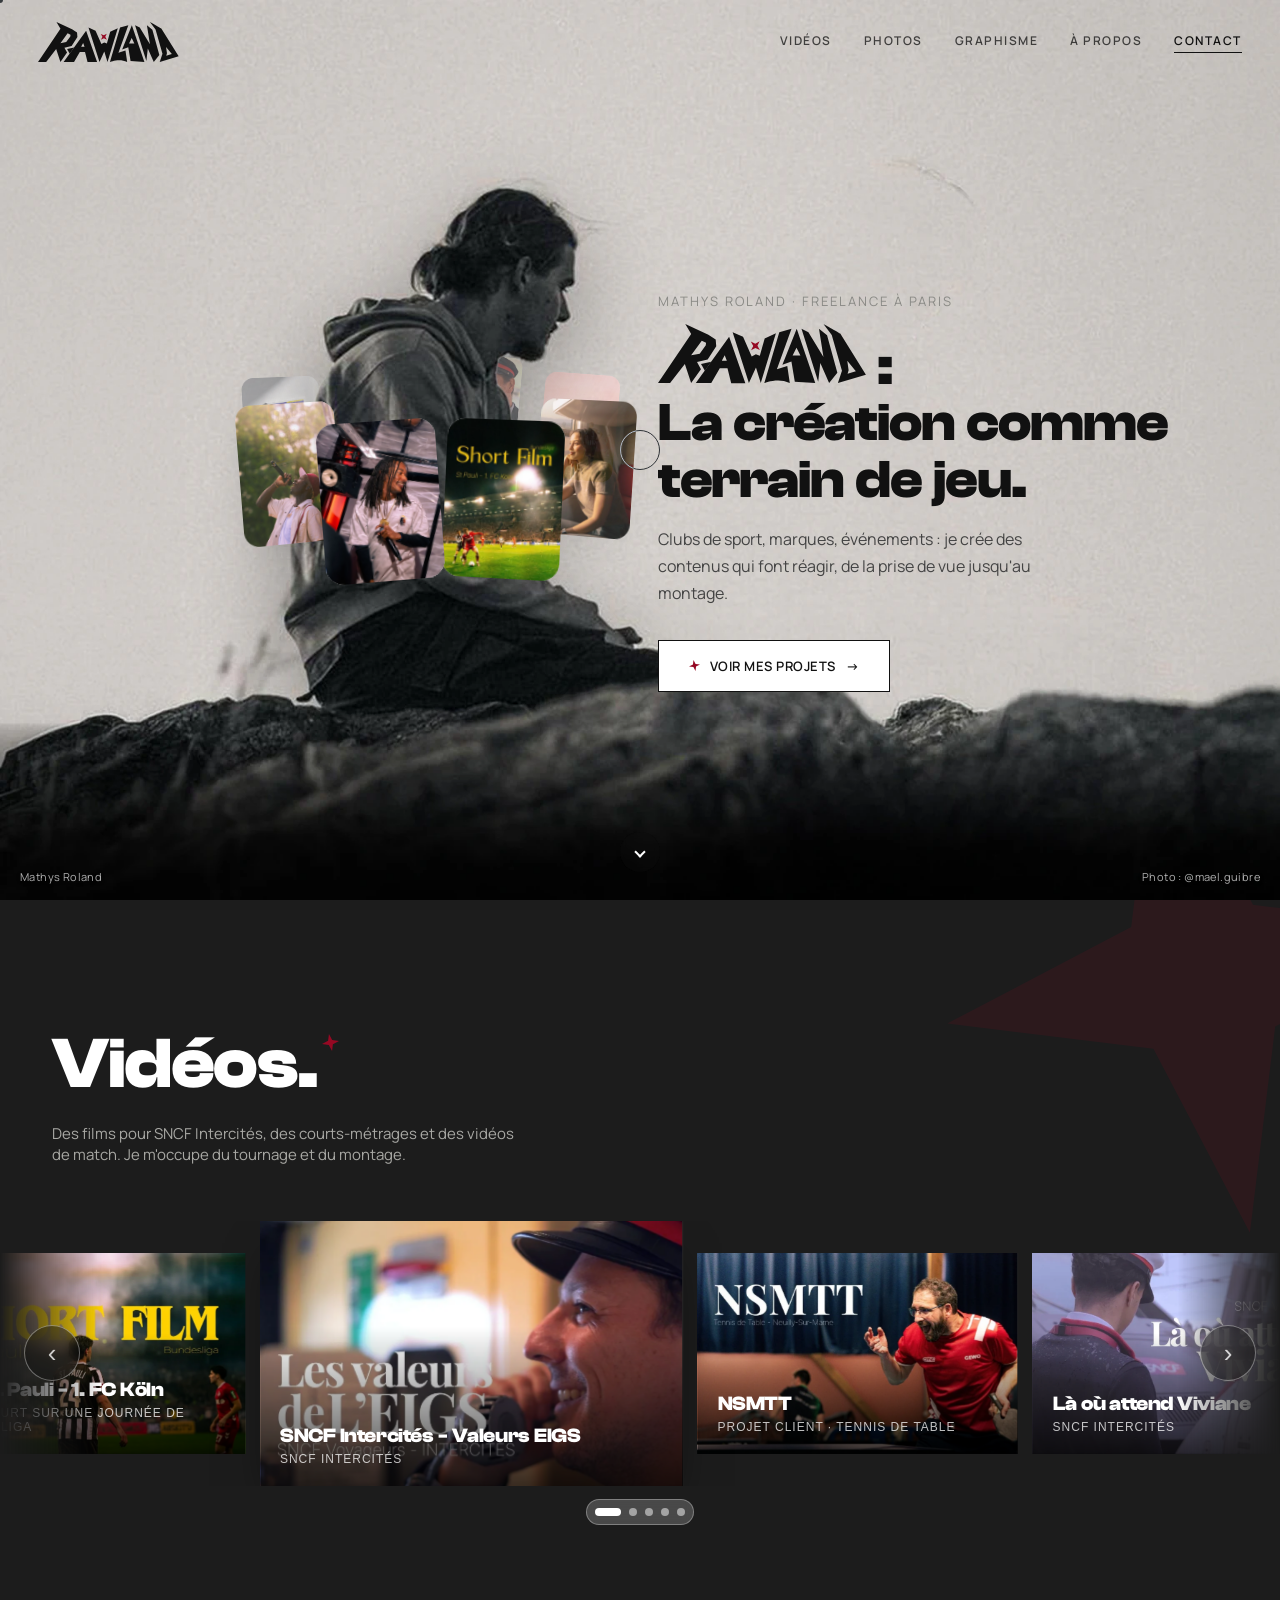
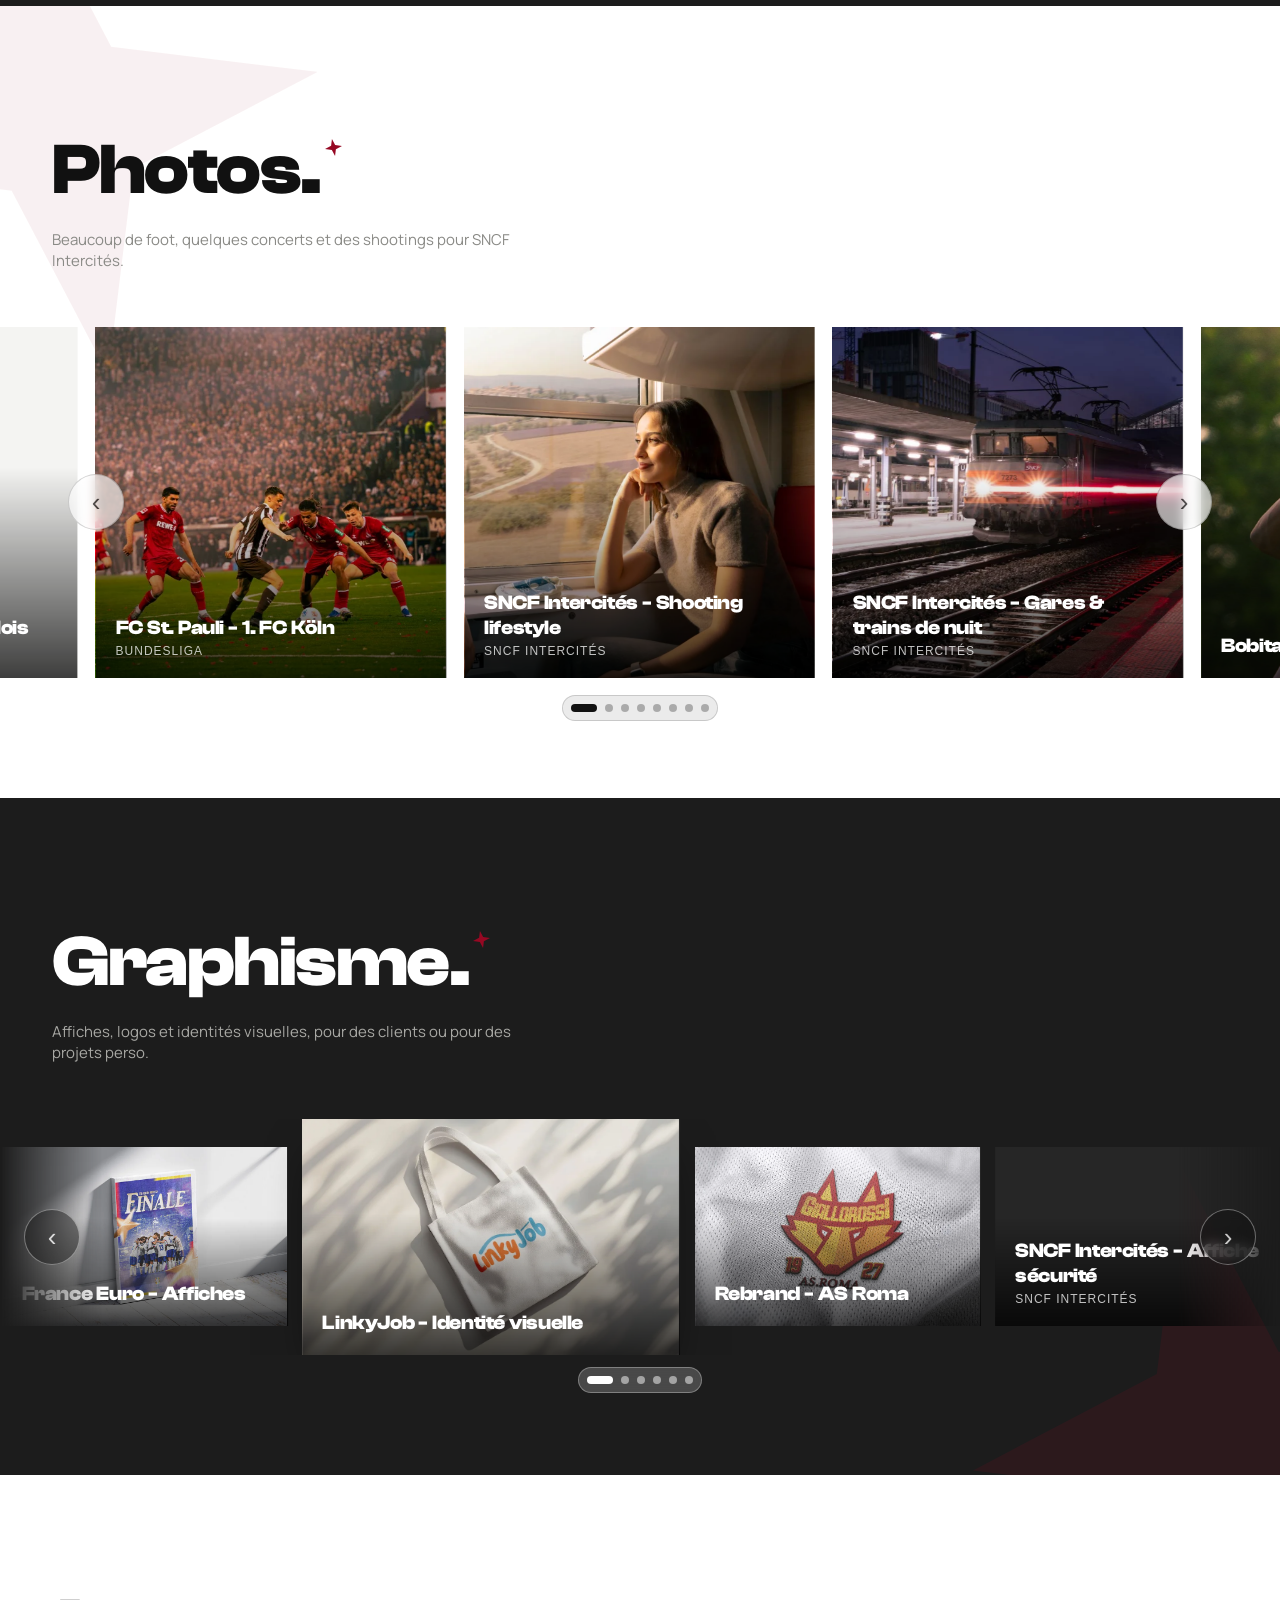
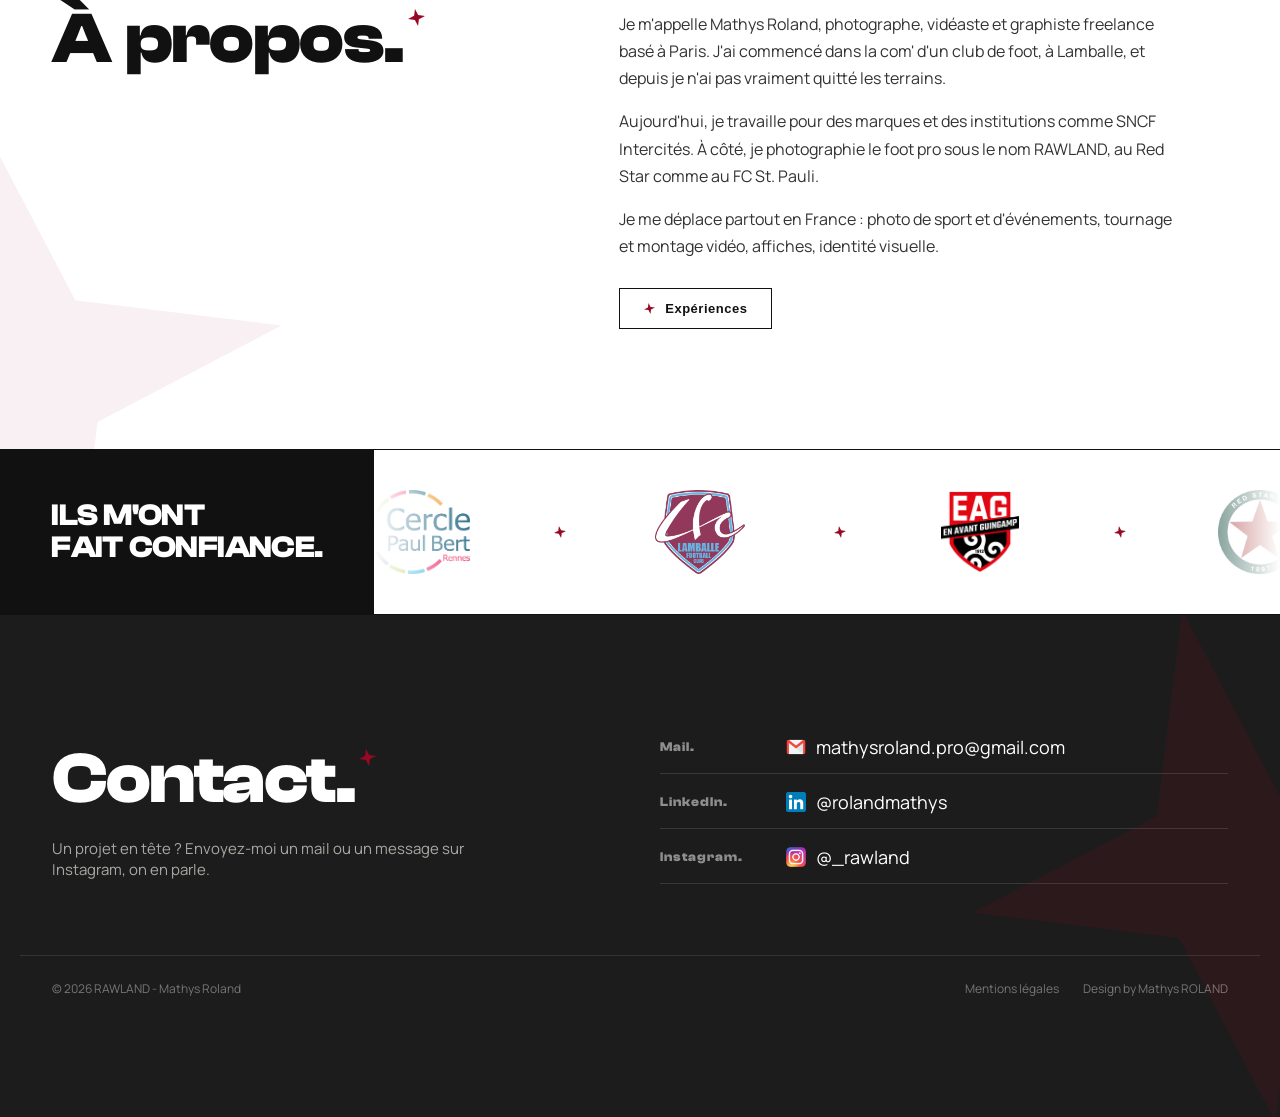
==== index.html @ 58801c18 "cgmnt minia + ajout outil" ====
<!DOCTYPE html>
<html lang="fr">
<head>
<meta charset="UTF-8">
<meta name="viewport" content="width=device-width, initial-scale=1.0">
<title>Mathys Roland (RAWLAND) | Photographe, vidéaste &amp; graphiste freelance à Paris</title>
<meta name="description" content="Mathys Roland, alias RAWLAND : photographe, vidéaste et graphiste freelance basé à Paris. Photo de sport et d'événements, réalisation et montage vidéo, identité visuelle. Disponible partout en France.">
<meta name="author" content="Mathys Roland">
<meta name="robots" content="index, follow, max-image-preview:large">
<meta name="theme-color" content="#0a0a0a">
<link rel="canonical" href="https://mathysroland.com/">
<link rel="icon" type="image/png" sizes="96x96" href="assets/images/favicon.png?v=20261004">
<link rel="icon" type="image/svg+xml" sizes="any" href="assets/images/favicon.svg?v=20261004">

<!-- Partage réseaux sociaux (Open Graph / X) -->
<meta property="og:type" content="profile">
<meta property="og:locale" content="fr_FR">
<meta property="og:site_name" content="RAWLAND - Mathys Roland">
<meta property="og:title" content="Mathys Roland (RAWLAND) | Photo, vidéo &amp; graphisme freelance">
<meta property="og:description" content="Photographe, vidéaste et graphiste freelance basé à Paris. Sport, événements, marques et institutions.">
<meta property="og:url" content="https://mathysroland.com/">
<meta property="og:image" content="https://mathysroland.com/assets/images/fond_hero_section.jpg">
<meta property="og:image:alt" content="Mathys Roland, photographe et vidéaste freelance RAWLAND">
<meta property="profile:first_name" content="Mathys">
<meta property="profile:last_name" content="Roland">
<meta name="twitter:card" content="summary_large_image">
<meta name="twitter:title" content="Mathys Roland (RAWLAND) | Photo, vidéo &amp; graphisme freelance">
<meta name="twitter:description" content="Photographe, vidéaste et graphiste freelance basé à Paris.">
<meta name="twitter:image" content="https://mathysroland.com/assets/images/fond_hero_section.jpg">

<!-- Données structurées : aident Google à relier "Mathys Roland", "RAWLAND"
     et l'activité freelance (Knowledge Panel, résultats enrichis). -->
<script type="application/ld+json">
{
  "@context": "https://schema.org",
  "@graph": [
    {
      "@type": "Person",
      "@id": "https://mathysroland.com/#person",
      "name": "Mathys Roland",
      "alternateName": ["RAWLAND", "Rawland", "Mathys ROLAND"],
      "url": "https://mathysroland.com/",
      "image": "https://mathysroland.com/assets/images/portrait2.png",
      "email": "mailto:mathysroland.pro@gmail.com",
      "jobTitle": "Photographe, vidéaste et graphiste freelance",
      "description": "Créateur de contenu visuel freelance basé à Paris : photographie, vidéo et graphisme.",
      "address": { "@type": "PostalAddress", "addressLocality": "Paris", "addressCountry": "FR" },
      "knowsAbout": ["Photographie", "Photographie de sport", "Photographie d'événements", "Vidéo", "Réalisation vidéo", "Montage vidéo", "Graphisme", "Identité visuelle", "Communication digitale"],
      "worksFor": { "@id": "https://mathysroland.com/#business" },
      "sameAs": [
        "https://www.linkedin.com/in/mathys-roland/",
        "https://instagram.com/_rawland"
      ]
    },
    {
      "@type": "ProfessionalService",
      "@id": "https://mathysroland.com/#business",
      "name": "RAWLAND",
      "alternateName": "RAWLAND - Mathys Roland",
      "url": "https://mathysroland.com/",
      "image": "https://mathysroland.com/assets/images/fond_hero_section.jpg",
      "email": "mathysroland.pro@gmail.com",
      "founder": { "@id": "https://mathysroland.com/#person" },
      "description": "Photographe, vidéaste et graphiste freelance à Paris : photo de sport et d'événements, réalisation et montage vidéo, création graphique.",
      "address": { "@type": "PostalAddress", "addressLocality": "Paris", "addressRegion": "Île-de-France", "addressCountry": "FR" },
      "areaServed": [{ "@type": "City", "name": "Paris" }, { "@type": "Country", "name": "France" }],
      "sameAs": ["https://instagram.com/_rawland"],
      "hasOfferCatalog": {
        "@type": "OfferCatalog",
        "name": "Prestations freelance",
        "itemListElement": [
          { "@type": "Offer", "itemOffered": { "@type": "Service", "name": "Photographie freelance", "description": "Photo de sport, d'événements, de concerts et shootings pour marques." } },
          { "@type": "Offer", "itemOffered": { "@type": "Service", "name": "Vidéo freelance", "description": "Tournage, cadrage, montage, interviews, films institutionnels et contenus réseaux sociaux." } },
          { "@type": "Offer", "itemOffered": { "@type": "Service", "name": "Graphisme freelance", "description": "Affiches, visuels réseaux sociaux, identité visuelle." } }
        ]
      }
    },
    {
      "@type": "WebSite",
      "@id": "https://mathysroland.com/#website",
      "url": "https://mathysroland.com/",
      "name": "RAWLAND - Mathys Roland",
      "inLanguage": "fr-FR",
      "publisher": { "@id": "https://mathysroland.com/#person" }
    }
  ]
}
</script>

<link rel="preconnect" href="https://fonts.googleapis.com">
<link rel="preconnect" href="https://fonts.gstatic.com" crossorigin>
<link href="https://fonts.googleapis.com/css2?family=Manrope:wght@200..800&display=swap" rel="stylesheet">
<link rel="preload" href="assets/webfonts/ClashDisplay-Bold.woff2" as="font" type="font/woff2" crossorigin>

<!-- ?v= : à changer à chaque mise en ligne, pour que les navigateurs (qui
     gardent CSS/JS en cache 10 min sur GitHub Pages) rechargent les fichiers. -->
<!-- Classe "js" posée avant tout affichage : le fondu des images (voir
     .is-loaded dans style.css) ne s'applique que si JS tourne, sinon elles
     resteraient invisibles. -->
<script>document.documentElement.classList.add("js");</script>
<link rel="stylesheet" href="css/style.css?v=20261004m">
</head>
<body>

<!-- ===================== NAVIGATION ===================== -->
<header class="site-header" id="site-header">
  <div class="container header-inner">
    <a href="#hero" class="logo" aria-label="RAWLAND, Mathys Roland : accueil">
      <!-- logo inline (source : assets/Logo/Logo_rawland.svg) : currentColor suit la couleur du header, l'étoile reste rouge -->
      <svg class="logo-svg" viewBox="0 0 436.33 124.08" fill="currentColor" aria-hidden="true" focusable="false">
        <g id="logo-rawland">
          <path d="M104.25,74.5l18-28.03-1.16-13.88-15.4-10.17L57.23,0l12.43,21.24L0,124.08h25.4l30.96-40.28,13.19,40.28,20.59-29.21-8.25-15.19,22.36-5.18ZM87.52,62.35l-17.97,3.33,22.34-30.68,8.95,4.51-.53,5.34-12.79,17.51Z"/>
          <path d="M149.28,26.77l-69.88,97.31h32.39l17.91-31.14,16.14-.07,7.81,31.22h29.67l-34.05-97.31ZM133.93,77.08l6.08-11.73,4.45,11.73h-10.53Z"/>
          <polygon points="156.66 17.29 190.77 124.08 205.59 91.13 215.65 124.08 247.48 19.65 223.89 30.26 213.66 66.85 205.4 63.39 196.66 68.03 178.48 26.78 156.66 17.29"/>
          <path d="M254.55,17.29l-31.4,106.79s29.28-12.68,53.46,0l-5.3-35.78-21.82,6.88,30.72-85.22-25.65,7.32Z"/>
          <path d="M291.12,9.97l-30.04,75.5,18.92-6.88,7.13,42.75,42.91,2.74-38.92-114.11ZM282.48,66.34l8.19-16.54,8.2,16.54h-16.39Z"/>
          <polygon points="301.14 9.97 336.19 121.34 340.66 81.87 359.12 124.08 376.39 102.17 354.81 23.83 337.88 9.97 347.23 69.33 315.67 17.29 301.14 9.97"/>
          <path d="M436.33,106.38l-53.82-86.36S347.76.4,347.23,0l17.41,22.9,21.43,75.47-8.47,25.7,58.72-17.7ZM415.18,98.93l-17.3,5.44,2.16-7.32-2.8-19.75,17.95,21.63Z"/>
          <polygon points="90.27 83.8 98.41 98.25 111.79 79.12 90.27 83.8"/>
          <polygon fill="#960823" points="208.66 45.65 213.78 54.73 204.4 50.18 195.32 55.31 199.88 45.93 194.75 36.85 204.13 41.4 213.21 36.27 208.66 45.65"/>
        </g>
      </svg>
    </a>
    <button class="nav-toggle" id="nav-toggle" aria-label="Ouvrir le menu" aria-expanded="false">
      <span></span><span></span><span></span>
    </button>
    <nav class="main-nav" id="main-nav">
      <a href="#videos" data-nav>Vidéos</a>
      <a href="#photos" data-nav>Photos</a>
      <a href="#graphisme" data-nav>Graphisme</a>
      <a href="#apropos" data-nav>À propos</a>
      <a href="#contact" data-nav>Contact</a>
    </nav>
  </div>
</header>

<main>

  <!-- ===================== HERO ===================== -->
  <section class="hero" id="hero">
    <div class="hero-visual" id="hero-visual">
      <img class="hero-bg-photo" id="hero-bg-photo" src="assets/images/fond_hero_section.webp" alt="" aria-hidden="true" fetchpriority="high" onload="this.classList.add('is-loaded')">

      <!-- Ancre de positionnement : recentrée en JS (js/main.js) sur l'endroit
           exact où Mathys apparaît dans la photo de fond, pour que le portrait
           détouré se superpose parfaitement à son image. Sert aussi de centre
           à l'anneau de vignettes-projets qui orbite autour de lui. -->
      <div class="hero-stage" id="hero-stage">
        <div class="hero-portrait" id="hero-portrait">
          <img src="assets/images/portrait2.webp" fetchpriority="high" onload="this.classList.add('is-loaded')" alt="Mathys Roland (RAWLAND), photographe, vidéaste et graphiste freelance à Paris" onerror="this.parentElement.classList.add('img-missing')">
        </div>

        <!-- Anneau de vignettes-projets qui orbite autour du portrait.
             Rempli dynamiquement par js/main.js à partir de projects-data.js -->
        <div class="hero-orbit" id="hero-orbit" aria-hidden="true"></div>
      </div>

      <a href="#apropos" class="hero-credit hero-credit--left">Mathys Roland</a>
      <a href="https://instagram.com/mael.guibre" target="_blank" rel="noopener" class="hero-credit hero-credit--right">Photo : @mael.guibre</a>
    </div>

    <div class="hero-content reveal">
      <p class="hero-tag">Mathys Roland · Freelance à Paris</p>
      <h1 class="hero-heading">
        <span class="hero-logo"><span class="visually-hidden">RAWLAND</span><svg viewBox="0 0 436.33 124.08" fill="currentColor" aria-hidden="true" focusable="false"><use href="#logo-rawland"></use></svg><span class="hero-logo-punct">&nbsp;:</span></span><br class="hero-br-narrow">
        La création <br class="hero-br-wide">comme <br class="hero-br-narrow">terrain de jeu.
      </h1>
      <p class="hero-desc">Clubs de sport, marques, événements : je crée des contenus qui font réagir, de la prise de vue jusqu'au montage.</p>
      <a href="#videos" class="btn-cta">Voir mes projets</a>
    </div>

    <a href="#videos" class="scroll-cue" aria-label="Défiler vers le bas">
      <span></span>
    </a>
  </section>

  <!-- ===================== VIDEOS ===================== -->
  <section class="section section--dark section--star" id="videos">
    <div class="container section-head reveal">
      <h2 class="section-title">Vidéos.</h2>
      <p class="section-sub">Des films pour SNCF Intercités, des courts-métrages et des vidéos de match. Je m'occupe du tournage et du montage.</p>
    </div>

    <div class="carousel carousel--featured" id="videos-carousel">
      <button class="carousel-arrow carousel-arrow--prev" type="button" data-carousel-prev aria-label="Vidéo précédente">‹</button>
      <div class="scroll-row" id="videos-row" data-empty-label="Vidéo à venir">
        <div class="scroll-track" id="videos-track">
          <!-- injecté par js/main.js à partir de js/projects-data.js -->
        </div>
      </div>
      <button class="carousel-arrow carousel-arrow--next" type="button" data-carousel-next aria-label="Vidéo suivante">›</button>
    </div>
  </section>

  <!-- ===================== PHOTOS ===================== -->
  <section class="section section--light section--star" id="photos">
    <div class="container section-head reveal">
      <h2 class="section-title">Photos.</h2>
      <p class="section-sub">Beaucoup de foot, quelques concerts et des shootings pour SNCF Intercités.</p>
    </div>

    <div class="carousel carousel--photos" id="photos-carousel">
      <button class="carousel-arrow carousel-arrow--prev" type="button" data-carousel-prev aria-label="Photo précédente">‹</button>
      <div class="scroll-row" id="photos-row" data-empty-label="Photo à venir">
        <div class="scroll-track scroll-track--photos" id="photos-track">
          <!-- injecté par js/main.js à partir de js/projects-data.js -->
        </div>
      </div>
      <button class="carousel-arrow carousel-arrow--next" type="button" data-carousel-next aria-label="Photo suivante">›</button>
    </div>
  </section>

  <!-- ===================== GRAPHISME ===================== -->
  <section class="section section--dark section--star" id="graphisme">
    <div class="container section-head reveal">
      <h2 class="section-title">Graphisme.</h2>
      <p class="section-sub">Affiches, logos et identités visuelles, pour des clients ou pour des projets perso.</p>
    </div>

    <div class="carousel carousel--featured" id="graphisme-carousel">
      <button class="carousel-arrow carousel-arrow--prev" type="button" data-carousel-prev aria-label="Projet précédent">‹</button>
      <div class="scroll-row" id="graphisme-row" data-empty-label="Projet à venir">
        <div class="scroll-track" id="graphisme-track">
          <!-- injecté par js/main.js -->
        </div>
      </div>
      <button class="carousel-arrow carousel-arrow--next" type="button" data-carousel-next aria-label="Projet suivant">›</button>
    </div>
  </section>

  <!-- ===================== A PROPOS ===================== -->
  <section class="section section--light section--star" id="apropos">
    <div class="container about-grid">
      <h2 class="section-title reveal">À propos.</h2>

      <div class="about-content reveal">
        <p>
          Je m'appelle Mathys Roland, photographe, vidéaste et graphiste freelance basé à Paris.
          J'ai commencé dans la com' d'un club de foot, à Lamballe, et depuis je n'ai pas
          vraiment quitté les terrains.
        </p>
        <p>
          Aujourd'hui, je travaille pour des marques et des institutions comme SNCF Intercités.
          À côté, je photographie le foot pro sous le nom RAWLAND, au Red Star comme
          au FC St. Pauli.
        </p>
        <p>
          Je me déplace partout en France : photo de sport et d'événements, tournage et
          montage vidéo, affiches, identité visuelle.
        </p>

        <button class="btn-toggle" id="exp-toggle" aria-expanded="false" aria-controls="exp-list">
          Expériences
        </button>

        <ul class="exp-list" id="exp-list" hidden>
          <li>
            <img class="exp-logo" src="assets/Logo/Favicon.svg" alt="" loading="lazy">
            <strong>Freelance - RAWLAND</strong>
            <span>2025 - aujourd'hui</span>
            <p>Photo, vidéo et graphisme pour clients divers</p>
          </li>
          <li>
            <img class="exp-logo" src="assets/images/logo_travail/Logo_SNCF_(2011).svg.webp" alt="" loading="lazy">
            <strong>SNCF Intercités - 75012</strong>
            <span>2025 - 2026</span>
            <p>
              Alternance Chargé de Projets Audiovisuels. Gestion de projet, photographie,
              cadrage, montage de contenus audiovisuels au sein du service communication
              interne. Interviews, aftermovies, film sécurité, mini-fiction...
            </p>
          </li>
          <li>
            <img class="exp-logo" src="assets/images/logo_travail/CPB_Rennes_RVB.png" alt="" loading="lazy">
            <strong>Cercle Paul Bert (siège) - 35000</strong>
            <span>2024 - 2025</span>
            <p>
              Alternance Graphiste &amp; vidéaste. Couverture d'événements sportifs et
              socio-sportifs, montage vidéo, création de supports de
              communication. Visuels réseaux sociaux, affiches, flyers, kakémono...
            </p>
          </li>
          <li>
            <img class="exp-logo" src="assets/images/logo_travail/Logo_Lamballe_FC.svg.webp" alt="" loading="lazy">
            <strong>Lamballe Football Club - 22400</strong>
            <span>2023 - 2024</span>
            <p>
              Stage + Alternance Communication Digitale. Gestion et animation des réseaux
              sociaux, création de contenus (photographie, vidéos, affiches, visuels...).
              Mise à jour du site web, campagne e-mailing.
            </p>
          </li>
        </ul>
      </div>
    </div>
  </section>

  <!-- ===================== BANDEAU LOGOS =====================
       Logos dans assets/images/logo_travail/.
       La liste est dupliquée en JS (main.js, 7b) pour la boucle infinie. -->
  <div class="logo-band">
    <p class="logo-band-title">Ils m'ont <br>fait confiance.</p>
    <div class="logo-track">
      <ul class="logo-list">
        <li><img class="logo-item" src="assets/images/logo_travail/Logo_SNCF_(2011).svg.webp" alt="SNCF"></li>
        <li><img class="logo-item" src="assets/images/logo_travail/CPB_Rennes_RVB.png" alt="Cercle Paul Bert Rennes"></li>
        <li><img class="logo-item" src="assets/images/logo_travail/Logo_Lamballe_FC.svg.webp" alt="Lamballe FC"></li>
        <li><img class="logo-item" src="assets/images/logo_travail/En_avant_Guingamp_(logo_2019).svg.webp" alt="En Avant Guingamp"></li>
        <li><img class="logo-item" src="assets/images/logo_travail/Logo_Red_Star_FC_2014.svg.webp" alt="Red Star FC"></li>
        <li><img class="logo-item" src="assets/images/logo_travail/FC_St._Pauli_(logo).svg.webp" alt="FC St. Pauli"></li>
        <li><img class="logo-item" src="assets/images/logo_travail/Bobital2026_noir_rvb.png" alt="Bobital L'Armor à Sons"></li>
        <li><img class="logo-item" src="assets/images/logo_travail/Logo_vnb_fest_noir.png" alt="Vand'B Fest"></li>
      </ul>
    </div>
  </div>

  <!-- ===================== CONTACT ===================== -->
  <section class="section section--dark section--star" id="contact">
    <div class="container contact-grid">
      <div class="reveal">
        <h2 class="section-title">Contact.</h2>
        <p class="section-sub">Un projet en tête ? Envoyez-moi un mail ou un message sur Instagram, on en parle.</p>
      </div>

      <ul class="contact-list reveal">
        <li>
          <span class="contact-label">Mail.</span>
          <a href="mailto:mathysroland.pro@gmail.com"><img class="contact-icon" src="assets/images/logo_travail/4202011emailgmaillogomailsocialsocialmedia-115677_115624.webp" alt="" aria-hidden="true">mathysroland.pro@gmail.com</a>
        </li>
        <li>
          <span class="contact-label">LinkedIn.</span>
          <a href="https://www.linkedin.com/in/mathys-roland/" target="_blank" rel="noopener"><img class="contact-icon" src="assets/images/logo_travail/LinkedIn_icon.svg.webp" alt="" aria-hidden="true">@rolandmathys</a>
        </li>
        <li>
          <span class="contact-label">Instagram.</span>
          <a href="https://instagram.com/_rawland" target="_blank" rel="noopener"><img class="contact-icon" src="assets/images/logo_travail/instagram-icon-64.webp" alt="" aria-hidden="true">@_rawland</a>
        </li>
      </ul>
    </div>

    <div class="container footer-bottom">
      <span>© <span id="year"></span> RAWLAND - Mathys Roland</span>
      <span class="footer-links">
        <a href="mentions-legales.html">Mentions légales</a>
        <span>Design by Mathys ROLAND</span>
      </span>
    </div>
  </section>

</main>

<!-- ===================== MODALE PROJET ===================== -->
<div class="modal" id="project-modal" aria-hidden="true">
  <div class="modal-backdrop" data-close></div>
  <div class="modal-panel" id="modal-panel" role="dialog" aria-modal="true" aria-labelledby="modal-title">
    <header class="modal-topbar" id="modal-topbar">
      <div class="modal-topbar-text">
        <span class="modal-kicker" id="modal-kicker"></span>
        <h3 id="modal-title"></h3>
      </div>
      <button class="modal-close" data-close aria-label="Fermer">&times;</button>
    </header>
    <div class="modal-content" id="modal-content">
      <!-- injecté par js/main.js selon le type de projet -->
    </div>
  </div>
</div>

<script src="js/projects-data.js?v=20261004024002"></script>
<script src="js/main.js?v=20261004f"></script>
</body>
</html>
---- css/style.css ----
/* =====================================================
   RAWLAND - Portfolio
   Style éditorial noir & blanc, gros titres condensés.
   ===================================================== */

/* Clash Display (titres) : Fontshare, licence ITF FFL, auto-hébergée.
   Seule la graisse Bold est chargée : la plage 100-900 la sert pour
   toutes les graisses demandées par le CSS, sans faux gras. */
@font-face {
  font-family: "Clash Display";
  src: url("../assets/webfonts/ClashDisplay-Bold.woff2") format("woff2"),
       url("../assets/webfonts/ClashDisplay-Bold.woff") format("woff");
  font-weight: 100 900;
  font-style: normal;
  font-display: swap;
}

:root {
  --black: #111111;
  --dark: #1c1c1c;
  --dark-2: #262626;
  --white: #ffffff;
  --grey-light: #f4f4f2;
  --grey-mid: #d9d9d6;
  --grey-text: #8a8a86;

  --font-display: "Clash Display", sans-serif;
  /* Approche des titres en Clash Display : plus c'est négatif, plus les
     lettres sont resserrées. Les petits libellés gardent leur propre
     espacement (lisibilité). Le word-spacing rend aux espaces ce que le
     resserrement leur enlève, sinon les mots se collent. */
  --display-tracking: -0.02em;
  --display-word-spacing: 0.08em;
  --font-body: "Manrope", sans-serif;

  --ease: cubic-bezier(0.23, 1, 0.32, 1);
  --header-h: 84px;

  --container-w: 1240px;

  --accent: #a8322d;
  --accent-glow: rgba(168, 50, 45, 0.35);

  /* étoile du logo (assets/Logo/étoile.svg), utilisée en masque CSS :
     sa couleur se règle avec background-color */
  --star-red: #960823;
  --star: url("data:image/svg+xml,%3Csvg xmlns='http://www.w3.org/2000/svg' viewBox='0 0 219.43 219.43'%3E%3Cpolygon points='140.57 131.04 129.73 219.43 88.38 140.57 0 129.73 78.86 88.38 89.69 0 131.04 78.86 219.43 89.69 140.57 131.04'/%3E%3C/svg%3E");
}

* { box-sizing: border-box; }

html {
  scroll-behavior: smooth;
  scroll-padding-top: var(--header-h);
}

body {
  margin: 0;
  font-family: var(--font-body);
  background: var(--white);
  color: var(--black);
  -webkit-font-smoothing: antialiased;
  overflow-x: hidden;
}

img { max-width: 100%; display: block; }

.container {
  max-width: var(--container-w);
  margin: 0 auto;
  padding: 0 32px;
}

a { color: inherit; text-decoration: none; }

/* ---------- reveal on scroll ---------- */
.reveal {
  opacity: 0;
  transform: translateY(28px);
  transition: opacity 0.8s var(--ease), transform 0.8s var(--ease);
}
.reveal.is-visible {
  opacity: 1;
  transform: translateY(0);
}
.reveal-item {
  opacity: 0;
  transform: translateY(20px) scale(0.98);
  transition: opacity 0.6s var(--ease), transform 0.6s var(--ease);
}
.reveal-item.is-visible {
  opacity: 1;
  transform: translateY(0) scale(1);
}

@media (prefers-reduced-motion: reduce) {
  html { scroll-behavior: auto; }
  .reveal, .reveal-item, .hero-float, .hero-title {
    transition: none !important;
    animation: none !important;
    opacity: 1 !important;
    transform: none !important;
  }
}

/* =====================================================
   HEADER / NAV
   ===================================================== */
.site-header {
  position: fixed;
  inset: 0 0 auto 0;
  height: var(--header-h);
  z-index: 100;
  display: flex;
  align-items: center;
  background: rgba(255, 255, 255, 0.75);
  backdrop-filter: blur(10px);
  -webkit-backdrop-filter: blur(10px);
  transition: background 0.4s var(--ease), box-shadow 0.4s var(--ease);
}
.site-header.is-scrolled {
  box-shadow: 0 1px 0 rgba(0,0,0,0.06);
}
.site-header.on-dark {
  background: rgba(17,17,17,0.7);
  color: var(--white);
}
/* au-dessus du hero : header transparent, posé directement sur la photo */
.site-header.on-hero {
  background: transparent;
  backdrop-filter: none;
  -webkit-backdrop-filter: none;
  box-shadow: none;
}

/* header pleine largeur : logo et nav proches des bords */
.header-inner {
  max-width: none;
  padding: 0 clamp(20px, 3vw, 48px);
  width: 100%;
  display: flex;
  align-items: center;
  justify-content: space-between;
}

.logo {
  display: block;
  line-height: 0;
}
.logo-svg {
  display: block;
  height: 40px;
  width: auto;
}

.main-nav {
  display: flex;
  gap: 32px;
}
.main-nav a {
  font-size: 12px;
  font-weight: 600;
  letter-spacing: 1.5px;
  text-transform: uppercase;
  position: relative;
  padding-bottom: 4px;
  opacity: 0.75;
  transition: opacity 0.3s var(--ease);
}
.main-nav a::after {
  content: "";
  position: absolute;
  left: 0; bottom: 0;
  width: 0%;
  height: 1px;
  background: currentColor;
  transition: width 0.35s var(--ease);
}
.main-nav a:hover,
.main-nav a.is-active {
  opacity: 1;
}
.main-nav a.is-active::after { width: 100%; }

.nav-toggle {
  display: none;
  color: inherit; /* un <button> n'hérite pas de la couleur : icône noire sur header sombre sinon */
  flex-direction: column;
  justify-content: center;
  gap: 5px;
  width: 32px;
  height: 32px;
  background: none;
  border: none;
  cursor: pointer;
  z-index: 110;
}
.nav-toggle span {
  height: 2px;
  background: currentColor;
  transition: transform 0.3s var(--ease), opacity 0.3s var(--ease);
}
.nav-toggle.is-open span:nth-child(1) { transform: translateY(7px) rotate(45deg); }
.nav-toggle.is-open span:nth-child(2) { opacity: 0; }
.nav-toggle.is-open span:nth-child(3) { transform: translateY(-7px) rotate(-45deg); }

/* =====================================================
   HERO
   ===================================================== */
.hero {
  position: relative;
  min-height: 100svh;
  display: flex;
  align-items: center;
  justify-content: flex-end;
  padding: var(--header-h) 32px 0;
  overflow: hidden;
  background: linear-gradient(135deg, #f3faf6 0%, #eef6f6 30%, #eef2fa 65%, #ffffff 100%);
}

.hero-visual {
  position: absolute;
  inset: 0;
  z-index: 0;
}

.hero-bg-photo {
  position: absolute;
  inset: 0;
  width: 100%;
  height: 100%;
  object-fit: cover;
  object-position: left center;
}

/* Ancre invisible : sa position (left/top, en px) est recalculée en JS
   pour coïncider avec le centre exact de Mathys dans la photo de fond ;
   sa taille (CSS) ne sert qu'à calibrer le rayon de l'anneau de vignettes. */
.hero-stage {
  position: absolute;
  top: 50%;
  left: 30%;
  width: clamp(240px, 26vw, 360px);
  height: clamp(240px, 26vw, 360px);
  transform: translate(-50%, -50%);
}

.hero-portrait {
  position: absolute;
  top: 50%;
  left: 50%;
  transform: translate(-50%, -50%);
  z-index: 0;
  width: clamp(220px, 22vw, 320px);
  aspect-ratio: 481 / 646;
  filter: drop-shadow(0 25px 45px rgba(0,0,0,0.35));
}
.hero-portrait img { width: 100%; height: 100%; object-fit: contain; display: block; }
.hero-portrait.img-missing {
  border-radius: 28px;
  overflow: hidden;
  box-shadow: 0 30px 60px -20px rgba(0,0,0,0.25);
}

/* ---------- orbite de vignettes-projets autour du portrait ----------
   Pas de z-index ici : chaque vignette porte le sien (voir main.js,
   2 = derrière / 5 = devant) pour alterner avec .hero-portrait (3). */
.hero-orbit {
  position: absolute;
  inset: 0;
  pointer-events: none; /* réactivé item par item en JS */
  /* Pas de `perspective` ici : cette propriété crée un nouveau contexte
     d'empilement, ce qui figerait TOUTES les vignettes en un seul bloc
     devant ou derrière .hero-portrait, empêchant justement celles qui
     sont à l'arrière de l'anneau de passer derrière le portrait. Le
     point de fuite du rotateY est donc posé individuellement dans le
     transform de chaque vignette (voir renderOrbit dans main.js), pas
     ici sur le conteneur partagé. */
}

/* ---------- contenu texte à droite ---------- */
.hero-content {
  position: relative;
  z-index: 2;
  width: 100%;
  /* assez large pour le titre sur deux lignes (~10,8em, la police du
     titre suit 4.2vw) ; la description garde sa propre largeur max */
  max-width: clamp(460px, 46vw, 650px);
  text-align: left;
  margin-right: clamp(32px, 6.5vw, 170px);
  transform: translateY(-84px);
}
.hero-tag {
  font-size: 13px;
  letter-spacing: 2px;
  text-transform: uppercase;
  color: var(--grey-text);
  margin: 0 0 14px;
}
.hero-heading {
  font-family: var(--font-display);
  font-size: clamp(38px, 4.2vw, 60px);
  line-height: 1.05;
  letter-spacing: var(--display-tracking);
  word-spacing: var(--display-word-spacing);
  color: var(--black);
  margin: 0 0 18px;
  /* lignes fixées par les <br> du HTML (2 ou 3 selon la largeur, voir plus bas) */
  white-space: nowrap;
}
/* Logo à la place du mot RAWLAND dans le titre. Le mot reste dans le
   HTML (masqué) pour Google et les lecteurs d'écran. nowrap : le point
   final ne part jamais seul à la ligne. */
.hero-logo { white-space: nowrap; }
.hero-logo svg {
  display: inline-block;
  height: 1.1em;
  width: auto;
  aspect-ratio: 436.33 / 124.08;
  vertical-align: -0.2em;
}
/* Titre sur 2 lignes en grand écran ("RAWLAND : La création / comme terrain
   de jeu."), sur 3 quand l'écran rétrécit ("RAWLAND : / La création comme /
   terrain de jeu.") : chaque version a ses <br> dans le HTML. */
@media (min-width: 1301px) {
  .hero-br-narrow { display: none; }
}
@media (max-width: 1300px) {
  .hero-br-wide { display: none; }
  /* la plus longue ligne ("La création comme") fait ~9,5em. La marge
     droite fond de 84px (1300px) à 32px (1100px) : le texte repart vers la
     droite pour ne pas passer sur le portrait quand l'écran rétrécit. */
  .hero-content {
    max-width: clamp(400px, 40vw, 560px);
    margin-right: clamp(32px, 28vw - 280px, 84px);
  }
  /* logo seul sur sa ligne : les deux-points descendent d'autant que lui,
     leur bas s'aligne sur celui de RAWLAND */
  .hero-logo-punct { vertical-align: -0.2em; }
}

.visually-hidden {
  position: absolute;
  width: 1px;
  height: 1px;
  margin: -1px;
  padding: 0;
  overflow: hidden;
  clip-path: inset(50%);
  white-space: nowrap;
  border: 0;
}
.hero-desc {
  font-size: 16px;
  line-height: 1.7;
  color: #444;
  max-width: 420px;
  margin: 0 0 32px;
}
.btn-cta {
  display: inline-flex;
  align-items: center;
  gap: 10px;
  padding: 16px 30px;
  border-radius: 0;
  background: var(--white);
  border: 1.5px solid var(--black);
  color: var(--black);
  font-size: 13px;
  font-weight: 600;
  letter-spacing: 0.5px;
  text-transform: uppercase;
  cursor: pointer;
  transition: transform 0.3s var(--ease), box-shadow 0.3s var(--ease), background 0.3s var(--ease), border-color 0.3s var(--ease), color 0.3s var(--ease);
}
.btn-cta::after {
  content: "→";
  display: inline-block;
  transition: transform 0.3s var(--ease);
}
/* la couleur d'accent n'apparaît qu'au survol */
.btn-cta:hover {
  background: var(--accent);
  color: var(--white);
  border-color: var(--accent);
  box-shadow: 0 0 24px var(--accent-glow);
  transform: translateY(-3px);
}
.btn-cta:hover::after { transform: translateX(5px); }
.btn-cta:active { transform: translateY(0) scale(0.97); }

.hero-orbit-item {
  position: absolute;
  top: 0;
  left: 0;
  width: 108px;
  aspect-ratio: 3 / 4;
  border-radius: 16px;
  overflow: hidden;
  background: var(--grey-mid);
  box-shadow: 0 16px 40px -20px rgba(0,0,0,0.18);
  will-change: transform, opacity;
  cursor: pointer;
  pointer-events: auto;
  border: none;
  backface-visibility: hidden;
  padding: 0;
  transform: translate3d(0,0,0);
}
.hero-orbit-item img { width: 100%; height: 100%; object-fit: cover; }
.hero-orbit-item.is-placeholder { cursor: default; }

.hero-stage.is-dragging { cursor: grabbing; }
.hero-stage { cursor: grab; }

/* ---------- mentions discrètes en bas de la photo hero ---------- */
.hero-credit {
  position: absolute;
  bottom: 16px;
  z-index: 2;
  font-size: 11px;
  letter-spacing: 0.4px;
  color: rgba(255,255,255,0.8);
  text-shadow: 0 1px 4px rgba(0,0,0,0.5);
  opacity: 0.85;
  transition: opacity 0.3s var(--ease);
}
.hero-credit:hover { opacity: 1; }
.hero-credit--left { left: 20px; }
.hero-credit--right { right: 20px; }

/* placeholder look while there's no real image yet */
.img-missing {
  display: flex;
  align-items: center;
  justify-content: center;
  background: repeating-linear-gradient(135deg, #e4e4e0, #e4e4e0 10px, #ececea 10px, #ececea 20px);
}
.img-missing img { display: none; }

/* Fondu à l'apparition : chaque image reste transparente (on voit le fond
   neutre de sa carte) jusqu'à son chargement complet, puis apparaît d'un
   bloc - au lieu de se dessiner par morceaux. La classe is-loaded est posée
   par l'attribut onload de chaque image ; limité à html.js pour que les
   images restent visibles si JavaScript est désactivé. */
.js .hero-bg-photo,
.js .hero-portrait img,
.js .hero-orbit-item img,
.js .project-card img {
  opacity: 0;
}
.js .hero-bg-photo,
.js .hero-portrait img,
.js .hero-orbit-item img {
  transition: opacity 0.6s var(--ease);
}
.js .hero-bg-photo.is-loaded,
.js .hero-portrait img.is-loaded,
.js .hero-orbit-item img.is-loaded,
.js .project-card img.is-loaded {
  opacity: 1;
}

.scroll-cue {
  position: absolute;
  bottom: 28px;
  left: 50%;
  transform: translateX(-50%);
  z-index: 2;
  width: 40px; height: 40px;
  border-radius: 50%;
  background: rgba(17,17,17,0.35);
  backdrop-filter: blur(4px);
  -webkit-backdrop-filter: blur(4px);
  display: flex; align-items: center; justify-content: center;
}
.scroll-cue span {
  width: 8px; height: 8px;
  border-right: 2px solid var(--white);
  border-bottom: 2px solid var(--white);
  transform: rotate(45deg);
  animation: bounce 1.8s ease-in-out infinite;
}
@keyframes bounce {
  0%, 100% { transform: rotate(45deg) translate(0,0); opacity: 0.5; }
  50% { transform: rotate(45deg) translate(4px,4px); opacity: 1; }
}

/* =====================================================
   SECTIONS
   ===================================================== */
.section {
  padding: 120px 0;
}
.section--dark {
  background: var(--dark);
  color: var(--white);
}
.section--light {
  background: var(--white);
  color: var(--black);
}

.section-head { margin-bottom: 56px; }

.section-title {
  font-family: var(--font-display);
  font-size: clamp(40px, 6vw, 72px);
  margin: 0 0 12px;
  letter-spacing: var(--display-tracking);
  word-spacing: var(--display-word-spacing);
}

.section-sub {
  font-size: 15px;
  color: var(--grey-text);
  max-width: 480px;
}
.section--dark .section-sub { color: #a8a8a4; }

/* ---------- horizontal scroll rows (Vidéos / Graphisme) ---------- */
.scroll-row {
  display: flex;
  gap: 24px;
  overflow-x: auto;
  scroll-snap-type: x proximity;
  padding: 4px 32px 24px;
  scrollbar-width: none;
  -ms-overflow-style: none;
}
.scroll-row::-webkit-scrollbar { display: none; }

.project-card {
  position: relative;
  flex: 0 0 clamp(260px, 34vw, 460px);
  aspect-ratio: 16 / 10;
  border-radius: 0;
  overflow: hidden;
  scroll-snap-align: start;
  cursor: pointer;
  background: var(--dark-2);
  border: none;
  padding: 0;
  text-align: left;
  color: inherit;
  /* Sans ça, pendant le zoom au survol, l'image passe sur sa propre couche
     et ses bords (largeurs de carte fractionnaires) laissent apparaître un
     liseré du fond. */
  isolation: isolate;
}
.project-card img {
  /* Déborde d'1px de chaque côté (masqué par overflow) pour ne jamais
     laisser de ligne de fond visible sur un bord arrondi au sous-pixel. */
  position: absolute; inset: -1px;
  width: calc(100% + 2px); height: calc(100% + 2px);
  object-fit: cover;
  transition: transform 0.6s var(--ease), opacity 0.5s var(--ease);
  backface-visibility: hidden;
  will-change: transform;
}
.project-card:hover img { transform: scale(1.06); }

.project-card .card-overlay {
  position: absolute; inset: 0;
  display: flex;
  flex-direction: column;
  justify-content: flex-end;
  padding: 20px;
  background: linear-gradient(180deg, rgba(0,0,0,0) 40%, rgba(0,0,0,0.75) 100%);
}
.project-card .card-title {
  font-family: var(--font-display);
  font-size: 20px;
  letter-spacing: var(--display-tracking);
  word-spacing: var(--display-word-spacing);
  color: var(--white);
}
.project-card .card-client {
  font-size: 12px;
  letter-spacing: 1px;
  text-transform: uppercase;
  color: rgba(255,255,255,0.75);
  margin-top: 4px;
}
.project-card.is-empty {
  display: flex;
  align-items: center;
  justify-content: center;
  color: rgba(255,255,255,0.35);
  font-size: 13px;
  letter-spacing: 1px;
  text-transform: uppercase;
  cursor: default;
}
.section--light .project-card.is-empty { color: rgba(0,0,0,0.3); background: var(--grey-light); }

/* ---------- slider infini (Vidéos / Photos / Graphisme) ----------
   #videos-row / #photos-row / #graphisme-row (.scroll-row) est la
   "fenêtre" fixe : overflow-x caché, c'est elle qui masque ce qui
   dépasse. Un masque en dégradé (mask-image) estompe les deux
   extrémités, pour suggérer que la liste continue au-delà de ce qui est
   affiché. À l'intérieur, .scroll-track contient TROIS exemplaires
   consécutifs de la liste et glisse via transform (voir
   setupInfiniteSlider dans main.js) - c'est ce découplage fenêtre/rail
   qui permet à une carte de sortir par la gauche ou la droite sans
   jamais "sauter" : le rail avance en continu, et le rebouclage sur
   l'exemplaire du milieu se fait seulement une fois la carte hors champ,
   donc invisible.

   Chaque carte est directement l'item flexible du rail (--card-w /
   --card-w-featured / --slot-gap calculées en JS à partir de la largeur
   de la fenêtre visible, pour qu'un nombre fixe de cartes tienne toujours
   exactement dans la largeur disponible). Le vrai gap flex étant une
   valeur unique partagée, l'écart est rigoureusement identique entre
   toutes les paires de cartes, y compris autour de la carte vedette
   (.is-featured, toujours la 2e carte visible, un peu plus grande -
   elle n'est plus contrainte à un slot partagé avec les autres). */
.carousel--featured .scroll-row,
.carousel--photos .scroll-row {
  /* overflow-y explicite : sans ça, la valeur "visible" par défaut se
     recalcule en "auto" dès que overflow-x n'est pas "visible" (règle
     CSS), ce qui rendait la rangée scrollable verticalement au moindre
     dépassement d'1px (transition de carte, arrondi de sous-pixel). */
  overflow: hidden;
  scroll-snap-type: none;
  /* Navigation aux flèches uniquement : aucun scroll/swipe manuel. */
  touch-action: pan-y;
  -webkit-mask-image: linear-gradient(to right, transparent, black 8%, black 92%, transparent);
  mask-image: linear-gradient(to right, transparent, black 8%, black 92%, transparent);
}
.scroll-track {
  display: flex;
  align-items: center;
  gap: var(--slot-gap, 24px);
}
.scroll-track > .project-card {
  flex: 0 0 auto;
  flex-basis: var(--card-w, clamp(260px, 34vw, 460px));
  aspect-ratio: 16 / 10;
}
/* Le passage de --card-w (posé en JS dès la construction du rail) fait
   changer la valeur héritée de flex-basis dès le premier calcul de style
   - sans ce garde-fou, ce changement serait lui-même transitionné au
   chargement (les cartes "rétréciraient" visiblement à l'affichage). La
   transition n'est activée qu'une fois la mise en page initiale posée
   (voir setupInfiniteSlider, classe .is-ready ajoutée après le 1er place()). */
.scroll-track.is-ready > .project-card {
  transition: flex-basis 0.45s var(--ease), box-shadow 0.45s var(--ease);
}
.scroll-track > .project-card.is-featured {
  flex-basis: var(--card-w-featured, clamp(300px, 40vw, 540px));
  z-index: 2;
  box-shadow: 0 24px 44px -14px rgba(0,0,0,0.55);
}

/* ---------- galerie photos (même moteur de carrousel infini que Vidéos /
   Graphisme - voir setupInfiniteSlider dans main.js - mais sans carte
   "vedette" agrandie : plusieurs cartes carrées de même taille). */
.scroll-track--photos > .project-card {
  aspect-ratio: 1 / 1;
  border-radius: 0;
  background: var(--grey-light);
}
.scroll-track--photos > .project-card.is-empty { color: rgba(0,0,0,0.28); }

/* ---------- carrousel : flèches ----------
   Enrobe .scroll-row (Vidéos / Photos / Graphisme) pour naviguer par
   flèches, qui pilotent le rail infini (voir setupInfiniteSlider). */
.carousel {
  position: relative;
}
/* Photos : pleine largeur, sans dégradé. Les cartes sont dimensionnées sur
   85% de la largeur (option `bleed` de setupInfiniteSlider) et centrées ;
   les cartes voisines dépassent jusqu'aux bords de la page. */
.carousel--photos .scroll-row {
  -webkit-mask-image: none;
  mask-image: none;
}
.carousel--photos .carousel-arrow--prev { left: max(16px, calc(7.5% - 28px)); }
.carousel--photos .carousel-arrow--next { right: max(16px, calc(7.5% - 28px)); }
.carousel-arrow {
  position: absolute;
  top: 50%;
  transform: translateY(-50%);
  z-index: 3;
  width: 56px;
  height: 56px;
  border-radius: 50%;
  border: 1px solid rgba(255,255,255,0.45);
  background: rgba(17,17,17,0.55);
  color: rgba(255,255,255,0.95);
  opacity: 0.8;
  backdrop-filter: blur(6px);
  -webkit-backdrop-filter: blur(6px);
  display: flex;
  align-items: center;
  justify-content: center;
  font-size: 26px;
  line-height: 1;
  cursor: pointer;
  transition: background 0.25s var(--ease), transform 0.25s var(--ease), opacity 0.25s var(--ease), border-color 0.25s var(--ease);
}
.carousel-arrow:hover {
  background: rgba(17,17,17,0.6);
  border-color: rgba(255,255,255,0.55);
  opacity: 1;
}
.carousel-arrow:active { transform: translateY(-50%) scale(0.92); }
.carousel-arrow--prev { left: 24px; }
.carousel-arrow--next { right: 24px; }
.section--light .carousel-arrow {
  background: rgba(255,255,255,0.8);
  border-color: rgba(0,0,0,0.2);
  color: rgba(0,0,0,0.8);
}
.section--light .carousel-arrow:hover {
  background: var(--white);
  border-color: rgba(0,0,0,0.3);
}

/* Vidéos / Graphisme / Photos n'ont pas besoin de padding sur .scroll-row :
   overflow-hidden masque à la largeur totale de la boîte, et tout
   l'espacement (carte vedette, marge de chaque côté pour Photos)
   est calculé en JS via transform sur .scroll-track - un padding CSS ici
   se cumulerait avec ce calcul et couperait le haut de la carte la plus
   grande (sa hauteur, fixée en JS pour correspondre exactement, se
   retrouverait réduite par le padding via box-sizing: border-box). Les
   flèches restent positionnées en absolu par-dessus, sans réserver
   d'espace. */
.carousel--featured .scroll-row,
.carousel--photos .scroll-row {
  padding: 0;
}

/* Indicateur de progression sous le carrousel : petit point par
   diapositive, celui de la diapositive active s'étire en pastille.
   `top: 105%` (plutôt que `bottom`) le place à 5% de la hauteur de la
   carte SOUS elle, pour ne jamais empiéter sur son contenu. */
.carousel-dots {
  position: absolute;
  top: 105%;
  left: 50%;
  transform: translateX(-50%);
  z-index: 3;
  display: flex;
  align-items: center;
  gap: 8px;
  padding: 8px;
  background: rgba(255,255,255,0.2);
  border: 1px solid rgba(255,255,255,0.3);
  border-radius: 999px;
  backdrop-filter: blur(6px);
  -webkit-backdrop-filter: blur(6px);
}
.carousel-dots button {
  width: 8px;
  height: 8px;
  border-radius: 999px;
  border: none;
  padding: 0;
  background: rgba(255,255,255,0.5);
  cursor: pointer;
  transition: width 0.25s var(--ease), background 0.25s var(--ease);
}
.carousel-dots button:hover { background: rgba(255,255,255,0.75); }
.carousel-dots button.is-active { width: 26px; background: var(--white); }
.section--light .carousel-dots {
  background: rgba(0,0,0,0.08);
  border-color: rgba(0,0,0,0.15);
}
.section--light .carousel-dots button { background: rgba(0,0,0,0.28); }
.section--light .carousel-dots button:hover { background: rgba(0,0,0,0.45); }
.section--light .carousel-dots button.is-active { background: var(--black); }

@media (max-width: 640px) {
  .carousel-arrow { width: 36px; height: 36px; font-size: 18px; }

  /* Vidéos / Graphisme en mobile : un seul projet à la fois + le bout du
     suivant (mode "single" de setupInfiniteSlider). Pas de fondu sur les
     bords : il masquerait le bord de la carte et le bout du suivant. */
  .carousel--featured .scroll-row {
    -webkit-mask-image: none;
    mask-image: none;
  }
  .carousel--featured .carousel-arrow--prev { left: 8px; }
  .carousel--featured .carousel-arrow--next { right: 8px; }
  /* Pas de titre sur les vignettes en mobile : l'image seule. */
  .carousel--featured .project-card .card-overlay { display: none; }
}

/* =====================================================
   A PROPOS
   ===================================================== */
.about-grid {
  display: grid;
  grid-template-columns: 1fr 1.2fr;
  gap: 60px;
  align-items: start;
}
.about-content p {
  font-size: 16px;
  line-height: 1.7;
  color: #333;
  max-width: 560px;
}

.btn-toggle {
  display: inline-flex;
  align-items: center;
  gap: 10px;
  margin-top: 12px;
  padding: 12px 24px;
  border-radius: 0;
  border: 1.5px solid var(--black);
  background: transparent;
  color: var(--black);
  font-size: 13px;
  font-weight: 600;
  letter-spacing: 0.5px;
  cursor: pointer;
  transition: transform 0.25s var(--ease), box-shadow 0.25s var(--ease), background 0.25s var(--ease), border-color 0.25s var(--ease), color 0.25s var(--ease);
}
.btn-toggle:hover {
  background: var(--accent);
  color: var(--white);
  border-color: var(--accent);
  box-shadow: 0 0 22px var(--accent-glow);
  transform: translateY(-2px);
}
.btn-toggle:active { transform: scale(0.96); }

.exp-list {
  list-style: none;
  margin: 24px 0 0;
  padding: 0;
  max-width: 560px;
}
.exp-list li {
  padding: 18px 0;
  border-top: 1px solid var(--grey-mid);
  display: grid;
  grid-template-columns: 44px 1fr auto;
  gap: 4px 16px;
  align-items: start;
}
/* logo de l'entreprise, à gauche sur la hauteur de l'item */
.exp-logo {
  grid-row: 1 / span 2;
  width: 44px;
  height: 44px;
  object-fit: contain;
}
.exp-list li p {
  grid-column: 2 / -1;
  margin: 4px 0 0;
  font-size: 14px;
  color: var(--grey-text);
}
.exp-list li span {
  font-size: 13px;
  color: var(--grey-text);
}

/* =====================================================
   CONTACT
   ===================================================== */
.contact-grid {
  display: grid;
  grid-template-columns: 1fr 1fr;
  gap: 40px;
  padding-bottom: 60px;
}
.contact-list {
  list-style: none;
  margin: 0;
  padding: 0;
  display: flex;
  flex-direction: column;
  gap: 16px;
  font-size: 18px;
}
.contact-list li {
  display: flex;
  gap: 16px;
  align-items: center;
  border-bottom: 1px solid rgba(255,255,255,0.12);
  padding-bottom: 14px;
}
.contact-label {
  font-family: var(--font-display);
  font-size: 13px;
  letter-spacing: 1px;
  color: rgba(255,255,255,0.5);
  min-width: 110px;
}
.contact-list a {
  display: inline-flex;
  align-items: center;
  gap: 10px;
  transition: opacity 0.25s var(--ease);
}
.contact-icon {
  width: 20px;
  height: 20px;
  object-fit: contain;
  flex-shrink: 0;
}
.contact-list a:hover { opacity: 0.6; }

.footer-bottom {
  border-top: 1px solid rgba(255,255,255,0.1);
  padding-top: 24px;
  font-size: 12px;
  color: rgba(255,255,255,0.4);
  display: flex;
  flex-wrap: wrap;
  justify-content: space-between;
  gap: 8px 24px;
}
.footer-links {
  display: flex;
  flex-wrap: wrap;
  gap: 8px 24px;
}
.footer-links a { transition: color 0.25s var(--ease); }
.footer-links a:hover { color: var(--white); }

/* =====================================================
   PAGE MENTIONS LÉGALES (mentions-legales.html)
   ===================================================== */
.legal-header {
  padding: 28px 0;
  border-bottom: 1px solid var(--grey-mid);
}
.legal-header-inner {
  display: flex;
  align-items: center;
  justify-content: space-between;
  gap: 16px;
}
.legal-back {
  font-size: 12px;
  font-weight: 600;
  letter-spacing: 1px;
  text-transform: uppercase;
  transition: opacity 0.25s var(--ease);
}
.legal-back:hover { opacity: 0.6; }

.legal {
  max-width: 760px;
  padding-top: 80px;
  padding-bottom: 96px;
}
.legal .section-title { margin-bottom: 48px; }
.legal-block { margin-bottom: 40px; }
.legal-block h2 {
  font-family: var(--font-display);
  font-weight: 400;
  font-size: 20px;
  letter-spacing: var(--display-tracking);
  word-spacing: var(--display-word-spacing);
  margin: 0 0 12px;
}
.legal-block p {
  font-size: 15px;
  line-height: 1.7;
  color: #444;
  margin: 0 0 12px;
}
.legal-block a {
  text-decoration: underline;
  text-underline-offset: 3px;
}
.legal-block a:hover { color: var(--black); opacity: 0.6; }

.legal-footer {
  background: var(--dark);
  padding-bottom: 24px;
}
.legal-footer .footer-bottom { border-top: none; }

/* =====================================================
   MODALE PROJET
   ===================================================== */
.modal {
  position: fixed;
  inset: 0;
  z-index: 1000;
  display: flex;
  align-items: center;
  justify-content: center;
  padding: 24px;
  visibility: hidden;
  opacity: 0;
  transition: opacity 0.35s var(--ease), visibility 0.35s;
}
.modal[aria-hidden="false"] {
  visibility: visible;
  opacity: 1;
}
.modal-backdrop {
  position: absolute;
  inset: 0;
  background: rgba(10,10,10,0.75);
  backdrop-filter: blur(4px);
}
.modal-panel {
  position: relative;
  background: var(--white);
  color: var(--black);
  max-width: 920px;
  width: 100%;
  max-height: 88vh;
  overflow-y: auto;
  border-radius: 24px;
  transform: translateY(24px) scale(0.98);
  transition: transform 0.4s var(--ease), max-width 0.3s var(--ease);
  scrollbar-width: thin;
  scrollbar-color: rgba(0,0,0,0.25) transparent;
}
.modal-panel::-webkit-scrollbar { width: 8px; }
.modal-panel::-webkit-scrollbar-track { background: transparent; }
.modal-panel::-webkit-scrollbar-thumb {
  background-color: rgba(0,0,0,0.2);
  border-radius: 999px;
  border: 2px solid var(--white);
  background-clip: padding-box;
}
.modal-panel::-webkit-scrollbar-thumb:hover { background-color: rgba(0,0,0,0.35); }
.modal[aria-hidden="false"] .modal-panel {
  transform: translateY(0) scale(1);
}
/* Vidéo : popup large pour un lecteur confortable. */
.modal-panel--video { max-width: 1280px; }
/* Vidéo verticale (Shorts, Reels) : popup portrait, aussi large que
   possible tant que le lecteur 9:16 tient dans la hauteur du panneau. */
.modal-panel--vertical {
  max-width: calc(88vh * 9 / 16);
  overflow: hidden;
}
/* Photo : s'étend un peu plus sur les côtés, desktop uniquement. */
@media (min-width: 901px) {
  .modal-panel--photo { max-width: 1200px; }
}
/* ---------- topbar (titre + fermeture) ---------- */
.modal-topbar {
  display: flex;
  align-items: flex-start;
  justify-content: space-between;
  gap: 16px;
  padding: 24px 28px;
  background: var(--white);
  position: relative;
  z-index: 3;
  border-radius: 24px 24px 0 0;
}
.modal-kicker {
  display: block;
  font-size: 11px;
  letter-spacing: 1.5px;
  text-transform: uppercase;
  color: var(--grey-text);
  margin-bottom: 6px;
}
.modal-topbar h3 {
  font-family: var(--font-display);
  letter-spacing: var(--display-tracking);
  word-spacing: var(--display-word-spacing);
  font-size: clamp(22px, 3vw, 30px);
  margin: 0;
  line-height: 1.15;
}
.modal-close {
  flex: none;
  width: 38px; height: 38px;
  border-radius: 50%;
  border: none;
  background: var(--grey-light);
  font-size: 22px;
  line-height: 1;
  cursor: pointer;
  transition: background 0.25s var(--ease);
}
.modal-close:hover { background: var(--grey-mid); }

/* variante : topbar posée en overlay sur la vidéo (fond sombre, texte clair) */
.modal-topbar--on-media {
  position: absolute;
  top: 0; left: 0; right: 0;
  background: linear-gradient(180deg, rgba(0,0,0,0.55) 0%, rgba(0,0,0,0) 100%);
  border-radius: 24px 24px 0 0;
}
.modal-topbar--on-media .modal-kicker { color: rgba(255,255,255,0.7); }
.modal-topbar--on-media h3 { color: var(--white); }
.modal-topbar--on-media .modal-close {
  background: rgba(255,255,255,0.15);
  color: var(--white);
  backdrop-filter: blur(4px);
}
.modal-topbar--on-media .modal-close:hover { background: rgba(255,255,255,0.3); }

.modal-content { position: relative; }

/* ---------- gabarit vidéo : poster + bouton lecture ---------- */
.modal-video-stage {
  position: relative;
  width: 100%;
  aspect-ratio: 16/9;
  background: var(--dark-2);
  border-radius: 24px 24px 0 0;
  overflow: hidden;
}
.modal-video-stage--vertical {
  aspect-ratio: 9/16;
  max-height: 88vh;
  border-radius: 24px;
}
.modal-video-stage img {
  width: 100%; height: 100%;
  object-fit: cover;
  filter: blur(2px) brightness(0.75);
  transform: scale(1.04);
}
.modal-video-stage iframe,
.modal-video-stage video {
  position: absolute; inset: 0;
  width: 100%; height: 100%;
  border: none;
}
.modal-play-btn {
  position: absolute;
  top: 50%; left: 50%;
  transform: translate(-50%, -50%);
  width: 76px; height: 76px;
  border-radius: 50%;
  border: none;
  background: rgba(255,255,255,0.92);
  display: flex;
  align-items: center;
  justify-content: center;
  cursor: pointer;
  transition: transform 0.3s var(--ease), background 0.3s var(--ease);
}
.modal-play-btn:hover { transform: translate(-50%, -50%) scale(1.08); background: var(--white); }
.modal-play-btn::before {
  content: "";
  border-style: solid;
  border-width: 12px 0 12px 20px;
  border-color: transparent transparent transparent var(--black);
  margin-left: 5px;
}

/* ---------- gabarit photo : description courte + galerie en masonry ---------- */
.modal-photo-desc {
  font-size: 15px;
  line-height: 1.7;
  color: #444;
  margin: 0;
  padding: 0 28px 18px;
}
.modal-masonry {
  columns: 2;
  column-gap: 22px;
  /* Marge extérieure = écart entre colonnes + une unité de plus, pour que
     le bord ne paraisse jamais plus serré que l'espace entre les photos. */
  padding: 10px 44px 20px;
}
.modal-masonry img {
  width: 100%;
  display: block;
  margin-bottom: 22px;
  border-radius: 12px;
  break-inside: avoid;
}
@media (max-width: 640px) {
  .modal-masonry { columns: 1; }
}

/* ---------- popups photo + graphisme : panneau sombre, angles droits ----------
   Panneau sombre à angles droits (taille contenue), écarts serrés ;
   le titre reste collé en haut pendant le défilement. */
.modal--gallery .modal-backdrop {
  background: rgba(10,10,10,0.8);
  backdrop-filter: blur(8px);
}
.modal-panel.modal-panel--gallery {
  max-width: 1400px;
  max-height: 92vh;
  background: var(--black);
  color: var(--white);
  border-radius: 0;
  scrollbar-color: rgba(255,255,255,0.3) transparent;
}
.modal-panel--gallery::-webkit-scrollbar-thumb {
  background-color: rgba(255,255,255,0.25);
  border-color: transparent;
}
.modal-panel--gallery .modal-topbar {
  position: sticky;
  top: 0;
  align-items: flex-end;
  padding: 22px 28px 28px;
  background: linear-gradient(180deg, rgba(17,17,17,0.97) 60%, rgba(17,17,17,0));
  border-radius: 0;
}
.modal-panel--gallery .modal-kicker { color: rgba(255,255,255,0.5); }
.modal-panel--gallery .modal-topbar h3 {
  font-size: clamp(26px, 3vw, 38px);
  line-height: 1;
  color: var(--white);
}
.modal-panel--gallery .modal-close {
  width: 38px;
  height: 38px;
  border-radius: 0;
  border: 1px solid rgba(255,255,255,0.4);
  background: transparent;
  color: var(--white);
  transition: background 0.25s var(--ease), color 0.25s var(--ease);
}
.modal-panel--gallery .modal-close:hover {
  background: var(--white);
  color: var(--black);
}
.modal-panel--photo .modal-photo-desc {
  max-width: 720px;
  padding: 0 28px 20px;
  color: rgba(255,255,255,0.65);
}
.modal-panel--photo .modal-masonry {
  columns: 3;
  column-gap: 8px;
  padding: 0 28px 28px;
}
.modal-panel--photo .modal-masonry img {
  margin-bottom: 8px;
  border-radius: 0;
}
@media (max-width: 900px) {
  .modal-panel--photo .modal-masonry { columns: 2; }
}
@media (max-width: 640px) {
  .modal-panel--photo .modal-masonry { columns: 1; }
}

/* graphisme en version sombre : textes clairs, visuels à angles droits */
.modal-panel--gallery .modal-graphisme-intro { padding: 0 28px 24px; }
.modal-panel--gallery .modal-graphisme-intro img,
.modal-panel--gallery .modal-graphisme-gallery img {
  border-radius: 0;
}
.modal-panel--gallery .modal-graphisme-text p { color: rgba(255,255,255,0.75); }
.modal-panel--gallery .modal-graphisme-text .modal-context { color: rgba(255,255,255,0.5); }
.modal-panel--gallery .modal-graphisme-tags li {
  border-radius: 0;
  background: transparent;
  border: 1px solid rgba(255,255,255,0.3);
  color: rgba(255,255,255,0.8);
}
/* premier tag = cadre du projet (client, personnel, étudiant) : mis en avant */
.modal-panel--gallery .modal-graphisme-tags li:first-child {
  background: var(--white);
  border-color: var(--white);
  color: var(--black);
}
.modal-panel--gallery .modal-graphisme-gallery {
  column-gap: 8px;
  padding: 0 28px 28px;
}
.modal-panel--gallery .modal-graphisme-gallery img { margin-bottom: 8px; }

/* ---------- gabarit graphisme : image + texte, puis galerie ---------- */
.modal-graphisme-intro {
  display: grid;
  grid-template-columns: 1fr 1fr;
  gap: 24px;
  padding: 4px 28px 24px;
  align-items: start;
}
.modal-graphisme-intro img {
  width: 100%;
  border-radius: 16px;
  display: block;
}
.modal-graphisme-text p {
  font-size: 15px;
  line-height: 1.7;
  color: #444;
  margin: 0 0 14px;
}
.modal-graphisme-text .modal-context {
  display: block;
  font-style: italic;
  font-size: 13px;
  color: var(--grey-text);
  margin-top: 6px;
}
.modal-graphisme-tags {
  list-style: none;
  display: flex;
  flex-wrap: wrap;
  gap: 8px;
  margin: 16px 0 0;
  padding: 0;
}
.modal-graphisme-tags li {
  font-size: 12px;
  letter-spacing: 0.5px;
  padding: 6px 12px;
  border-radius: 999px;
  background: var(--grey-light);
  color: #555;
}
.modal-graphisme-gallery {
  columns: 2;
  column-gap: 10px;
  padding: 0 10px 24px;
}
.modal-graphisme-gallery img {
  width: 100%;
  display: block;
  margin-bottom: 10px;
  border-radius: 12px;
  break-inside: avoid;
}
@media (max-width: 700px) {
  .modal-graphisme-intro { grid-template-columns: 1fr; }
  .modal-graphisme-gallery { columns: 1; }
}

/* =====================================================
   BANDEAU LOGOS (défilement infini)
   ===================================================== */
.logo-band {
  position: relative;
  background: var(--white);
  color: var(--black);
  border-top: 1px solid var(--black);
  border-bottom: 1px solid var(--black);
  padding: 40px 0;
  overflow: hidden;
}
/* fondu à droite (overlay pour ne pas masquer les bordures) */
.logo-band::after {
  content: "";
  position: absolute;
  top: 0;
  bottom: 0;
  right: 0;
  width: 10%;
  z-index: 1;
  pointer-events: none;
  background: linear-gradient(-90deg, var(--white), transparent);
}
/* bloc noir fixe à gauche : les logos défilent et disparaissent dessous */
.logo-band-title {
  position: absolute;
  top: 0;
  bottom: 0;
  left: 0;
  z-index: 2;
  display: flex;
  align-items: center;
  margin: 0;
  padding: 0 clamp(28px, 4vw, 56px);
  background: var(--black);
  color: var(--white);
  font-family: var(--font-display);
  font-size: clamp(24px, 2.4vw, 34px);
  line-height: 1.05;
  letter-spacing: var(--display-tracking);
  word-spacing: var(--display-word-spacing);
  text-transform: uppercase;
}
.logo-band-title::after {
  content: "";
  position: absolute;
  top: 0;
  bottom: 0;
  left: 100%;
  width: 120px;
  pointer-events: none;
  background: linear-gradient(90deg, var(--white), transparent);
}
.logo-track {
  display: flex;
  width: max-content;
  animation: logo-scroll var(--logo-duration, 40s) linear infinite;
}
.logo-list {
  display: flex;
  align-items: center;
  flex-shrink: 0;
  margin: 0;
  padding: 0;
  list-style: none;
}
/* chaque logo occupe un emplacement de même largeur : espacement régulier
   quel que soit le format (écusson étroit ou logo très large) */
.logo-list li {
  position: relative;
  flex: 0 0 auto;
  width: 280px;
  display: flex;
  justify-content: center;
}
.logo-item {
  display: block;
  font-family: var(--font-display);
  font-size: 26px;
  letter-spacing: 1px;
  text-transform: uppercase;
  white-space: nowrap;
}
img.logo-item {
  height: 84px;
  width: auto;
  max-width: 190px;
  object-fit: contain;
}
@keyframes logo-scroll {
  to { transform: translateX(var(--logo-shift, -50%)); }
}

/* =====================================================
   AVIS
   ===================================================== */
.reviews-grid {
  display: grid;
  grid-template-columns: repeat(3, 1fr);
  gap: 24px;
}
.review-card {
  margin: 0;
  padding: 32px;
  background: var(--grey-light);
  border-radius: 16px;
  display: flex;
  flex-direction: column;
  justify-content: space-between;
  gap: 28px;
}
.review-card blockquote {
  margin: 0;
  font-size: 16px;
  line-height: 1.7;
  color: #333;
}
.review-card figcaption {
  display: flex;
  flex-direction: column;
  gap: 2px;
  padding-top: 18px;
  border-top: 1px solid var(--grey-mid);
}
.review-card figcaption strong { font-size: 15px; }
.review-card figcaption span { font-size: 13px; color: var(--grey-text); }
.review-card .review-author { font-size: 15px; font-weight: 700; }
a.review-author:hover { text-decoration: underline; }
.review-stars {
  margin-bottom: 14px;
  font-size: 16px;
  letter-spacing: 2px;
  color: var(--black);
}

.reviews-link {
  display: table;
  margin: 40px auto 0;
  padding: 14px 26px;
  border: 1px solid var(--black);
  font-size: 13px;
  font-weight: 600;
  letter-spacing: 0.5px;
  text-transform: uppercase;
  transition: background 0.25s var(--ease), color 0.25s var(--ease);
}
.reviews-link span {
  display: inline-block;
  margin-left: 6px;
  transition: transform 0.25s var(--ease);
}
.reviews-link:hover { background: var(--black); color: var(--white); }
.reviews-link:hover span { transform: translateX(4px); }

@media (prefers-reduced-motion: reduce) {
  .logo-track { animation: none; }
}

/* =====================================================
   ÉTOILES : touches discrètes reprises du logo
   ===================================================== */
.section-title::after,
.btn-cta::before,
.btn-toggle::before,
.logo-list li::after,
.section--star::before {
  -webkit-mask: var(--star) center / contain no-repeat;
  mask: var(--star) center / contain no-repeat;
  background-color: var(--star-red);
}

/* petite étoile en exposant après le point des titres */
.section-title::after {
  content: "";
  display: inline-block;
  width: 0.24em;
  height: 0.24em;
  margin-left: 0.05em;
  vertical-align: 0.5em;
  transition: transform 0.9s var(--ease) 0.3s;
}
/* elle éclot quand le titre apparaît au scroll */
.reveal:not(.is-visible) .section-title::after,
.section-title.reveal:not(.is-visible)::after {
  transform: scale(0) rotate(-120deg);
}

/* boutons : l'étoile tourne et passe en blanc au survol */
.btn-cta::before,
.btn-toggle::before {
  content: "";
  flex: 0 0 auto;
  width: 11px;
  height: 11px;
  transition: transform 0.6s var(--ease), background-color 0.3s var(--ease);
}
.btn-toggle[aria-expanded="true"]::before { transform: rotate(90deg); }
.btn-cta:hover::before,
.btn-toggle:hover::before {
  background-color: var(--white);
  transform: rotate(180deg);
}

/* bandeau logos : une étoile entre chaque logo */
.logo-list li::after {
  content: "";
  position: absolute;
  top: 50%;
  right: 0;
  width: 12px;
  height: 12px;
  transform: translate(50%, -50%);
}

/* grande étoile en filigrane, qui tourne très lentement */
.section--star {
  position: relative;
  isolation: isolate;
  overflow: hidden;
}
.section--star::before {
  content: "";
  position: absolute;
  z-index: -1;
  top: 50%;
  right: 0;
  width: clamp(320px, 40vw, 600px);
  aspect-ratio: 1;
  translate: 40% -50%;
  opacity: 0.055;
  pointer-events: none;
  animation: star-spin 140s linear infinite;
}
.section--dark.section--star::before { opacity: 0.13; }
/* une position par section, en alternant les côtés au fil du scroll ;
   par défaut (Contact) : à droite, centrée verticalement */
#videos.section--star::before {
  top: 0;
  translate: 35% -35%;
  animation-direction: reverse;
}
#photos.section--star::before {
  top: 0;
  right: auto;
  left: 0;
  translate: -38% -28%;
}
#graphisme.section--star::before {
  top: auto;
  bottom: 0;
  translate: 40% 40%;
  animation-direction: reverse;
}
#apropos.section--star::before {
  top: auto;
  right: auto;
  bottom: 0;
  left: 0;
  translate: -45% 35%;
}
@keyframes star-spin {
  to { rotate: 360deg; }
}

@media (prefers-reduced-motion: reduce) {
  .section--star::before { animation: none; }
  .section-title::after,
  .reveal:not(.is-visible) .section-title::after,
  .section-title.reveal:not(.is-visible)::after { transition: none; transform: none; }
}

/* =====================================================
   RESPONSIVE
   ===================================================== */
@media (max-width: 900px) {
  .about-grid, .contact-grid { grid-template-columns: 1fr; }
  .reviews-grid { grid-template-columns: 1fr; }
}
@media (max-width: 640px) {
  /* L'adresse mail, trop longue pour tenir à côté du libellé, élargissait
     la page : on autorise le retour à la ligne. */
  .contact-list { font-size: 16px; }
  .contact-list li { flex-wrap: wrap; gap: 8px 16px; }
  .contact-label { min-width: 0; flex-basis: 100%; }
  .contact-list a { min-width: 0; overflow-wrap: anywhere; }

  .logo-band { padding: 0 0 26px; }
  .logo-band-title { position: static; justify-content: center; padding: 12px 16px; margin-bottom: 24px; font-size: 20px; }
  .logo-band-title br { display: none; }
  .logo-band-title::after { display: none; }
  .logo-list li { width: 190px; }
  .logo-item { font-size: 20px; }
  img.logo-item { height: 60px; max-width: 130px; }
}

@media (max-width: 880px) {
  .hero {
    flex-direction: column;
    justify-content: flex-start;
    align-items: stretch;
    padding: var(--header-h) 24px 72px; /* photo collée sous le header, sans bande */
  }
  .hero-visual {
    position: relative;
    inset: auto;
    width: calc(100% + 48px);
    margin: 0 -24px;
    aspect-ratio: 4 / 5;
  }
  .hero-content {
    max-width: 100%;
    margin-top: 40px;
    margin-right: 0;
    transform: none;
  }
  /* titre sur trois lignes en mobile : la plus longue ("La création comme")
     fait ~9,5em, la taille suit donc la largeur d'écran (moins les marges) */
  .hero-heading { font-size: min(38px, calc((100vw - 48px) / 9.7)); }
  .hero-orbit-item { width: 68px; }

  /* Header toujours avec un fond en mobile : le hero empilé est long et
     son texte défilerait sous un header transparent, illisible. */
  .site-header,
  .site-header.on-hero {
    background: rgba(255, 255, 255, 0.92);
    backdrop-filter: blur(10px);
    -webkit-backdrop-filter: blur(10px);
  }
  .site-header.on-dark { background: rgba(17, 17, 17, 0.92); }

  /* Barre de scroll verticale inutile en mobile : on la masque.
     overflow-x: clip en filet de sécurité : seuls les carrousels (qui
     gèrent leur propre débordement) doivent pouvoir défiler en horizontal. */
  html, body {
    overflow-x: clip;
    scrollbar-width: none;
    -ms-overflow-style: none;
  }
  html::-webkit-scrollbar, body::-webkit-scrollbar {
    display: none;
    width: 0;
    height: 0;
  }
}

@media (max-width: 720px) {
  /* Menu mobile : panneau opaque sous le header. Positionné en absolu par
     rapport au header (et non en fixed : le backdrop-filter du header en
     fait de toute façon le bloc conteneur, ce qui écrasait le panneau à la
     hauteur du header et laissait les liens flotter sans fond). Masqué en
     opacité plutôt que translaté hors écran à droite : un élément poussé
     hors du viewport élargissait la page et la rendait scrollable en
     horizontal sur mobile. */
  .main-nav {
    position: absolute;
    top: 100%;
    left: 0;
    right: 0;
    height: calc(100svh - var(--header-h));
    background: var(--white);
    color: var(--black);
    flex-direction: column;
    align-items: flex-start;
    padding: 40px 24px;
    gap: 28px;
    opacity: 0;
    visibility: hidden;
    transform: translateY(-12px);
    transition: opacity 0.3s var(--ease), transform 0.3s var(--ease), visibility 0s linear 0.3s;
  }
  .site-header.on-dark .main-nav { background: var(--dark); color: var(--white); }
  .main-nav.is-open {
    opacity: 1;
    visibility: visible;
    transform: none;
    transition: opacity 0.3s var(--ease), transform 0.3s var(--ease), visibility 0s;
  }
  .main-nav a {
    font-family: var(--font-display);
    font-size: 30px;
    font-weight: 400;
    letter-spacing: var(--display-tracking);
    word-spacing: var(--display-word-spacing);
    opacity: 1;
  }
  /* Header opaque tant que le menu est ouvert (même au-dessus du hero,
     où il est normalement transparent). */
  .site-header:has(.main-nav.is-open) {
    background: var(--white);
    color: var(--black);
    backdrop-filter: none;
    -webkit-backdrop-filter: none;
  }
  .site-header.on-dark:has(.main-nav.is-open) {
    background: var(--dark);
    color: var(--white);
  }
  .nav-toggle { display: flex; }

  .hero-float { width: 78px; }
  .section { padding: 88px 0; }
}

/* =====================================================
   CURSEUR PERSONNALISÉ
   Point + anneau qui suit avec un léger retard élastique.
   mix-blend-mode: difference - reste blanc sur fond sombre,
   noir sur fond clair, sans avoir à traquer la section active.
   Sur un élément cliquable, l'anneau grandit et le point laisse
   place à l'étoile du logo, qui tourne doucement.
   Activé en JS uniquement sur pointeur fin (souris), jamais
   au toucher : voir main.js, section 8.
   ===================================================== */
.has-custom-cursor,
.has-custom-cursor a,
.has-custom-cursor button {
  cursor: none;
}

.cursor-dot,
.cursor-ring,
.cursor-star {
  position: fixed;
  top: 0;
  left: 0;
  z-index: 2000;
  pointer-events: none;
  mix-blend-mode: difference;
  will-change: transform;
}

.cursor-dot {
  width: 6px;
  height: 6px;
  margin: -3px 0 0 -3px;
  border-radius: 50%;
  background: var(--white);
  transition: opacity 0.2s var(--ease), scale 0.3s var(--ease);
}
.cursor-dot.is-hover {
  opacity: 0;
  scale: 0;
}

.cursor-ring {
  width: 40px;
  height: 40px;
  margin: -20px 0 0 -20px;
  border-radius: 50%;
  border: 1px solid var(--white);
  transition: width 0.4s var(--ease), height 0.4s var(--ease),
    margin 0.4s var(--ease), opacity 0.2s var(--ease);
}

/* liens et boutons */
.cursor-ring.is-hover {
  width: 64px;
  height: 64px;
  margin: -32px 0 0 -32px;
}
/* vignettes et cartes de projet : cible plus grande, cercle plus grand */
.cursor-ring.is-view {
  width: 88px;
  height: 88px;
  margin: -44px 0 0 -44px;
}

.cursor-ring.is-active {
  width: 34px;
  height: 34px;
  margin: -17px 0 0 -17px;
}

/* étoile du logo à la place du point : blanche + difference comme le
   point, donc noire sur fond clair et blanche sur fond sombre. Le JS
   déplace l'élément (transform), l'apparition joue sur scale/opacity
   et la rotation continue sur rotate. */
.cursor-star {
  width: 16px;
  height: 16px;
  margin: -8px 0 0 -8px;
}
.cursor-star::before {
  content: "";
  position: absolute;
  inset: 0;
  -webkit-mask: var(--star) center / contain no-repeat;
  mask: var(--star) center / contain no-repeat;
  background-color: var(--white);
  opacity: 0;
  scale: 0;
  transition: opacity 0.25s var(--ease), scale 0.45s var(--ease);
  animation: star-spin 3.5s linear infinite;
}
.cursor-star.is-hover::before {
  opacity: 1;
  scale: 1;
}
.cursor-ring.is-active ~ .cursor-star::before { scale: 0.7; }

/* sur les photos et les boutons rouges, difference donnerait des
   couleurs inversées : on repasse en blanc pur, avec une ombre légère
   pour rester lisible sur les zones claires des photos */
.cursor-ring.is-solid,
.cursor-star.is-solid {
  mix-blend-mode: normal;
  filter: drop-shadow(0 0 2px rgba(0,0,0,0.35));
}

.cursor-dot.is-hidden,
.cursor-ring.is-hidden,
.cursor-star.is-hidden {
  opacity: 0;
}

@media (pointer: coarse) {
  .has-custom-cursor,
  .has-custom-cursor a,
  .has-custom-cursor button {
    cursor: auto;
  }
  .cursor-dot,
  .cursor-ring,
  .cursor-star {
    display: none;
  }
}
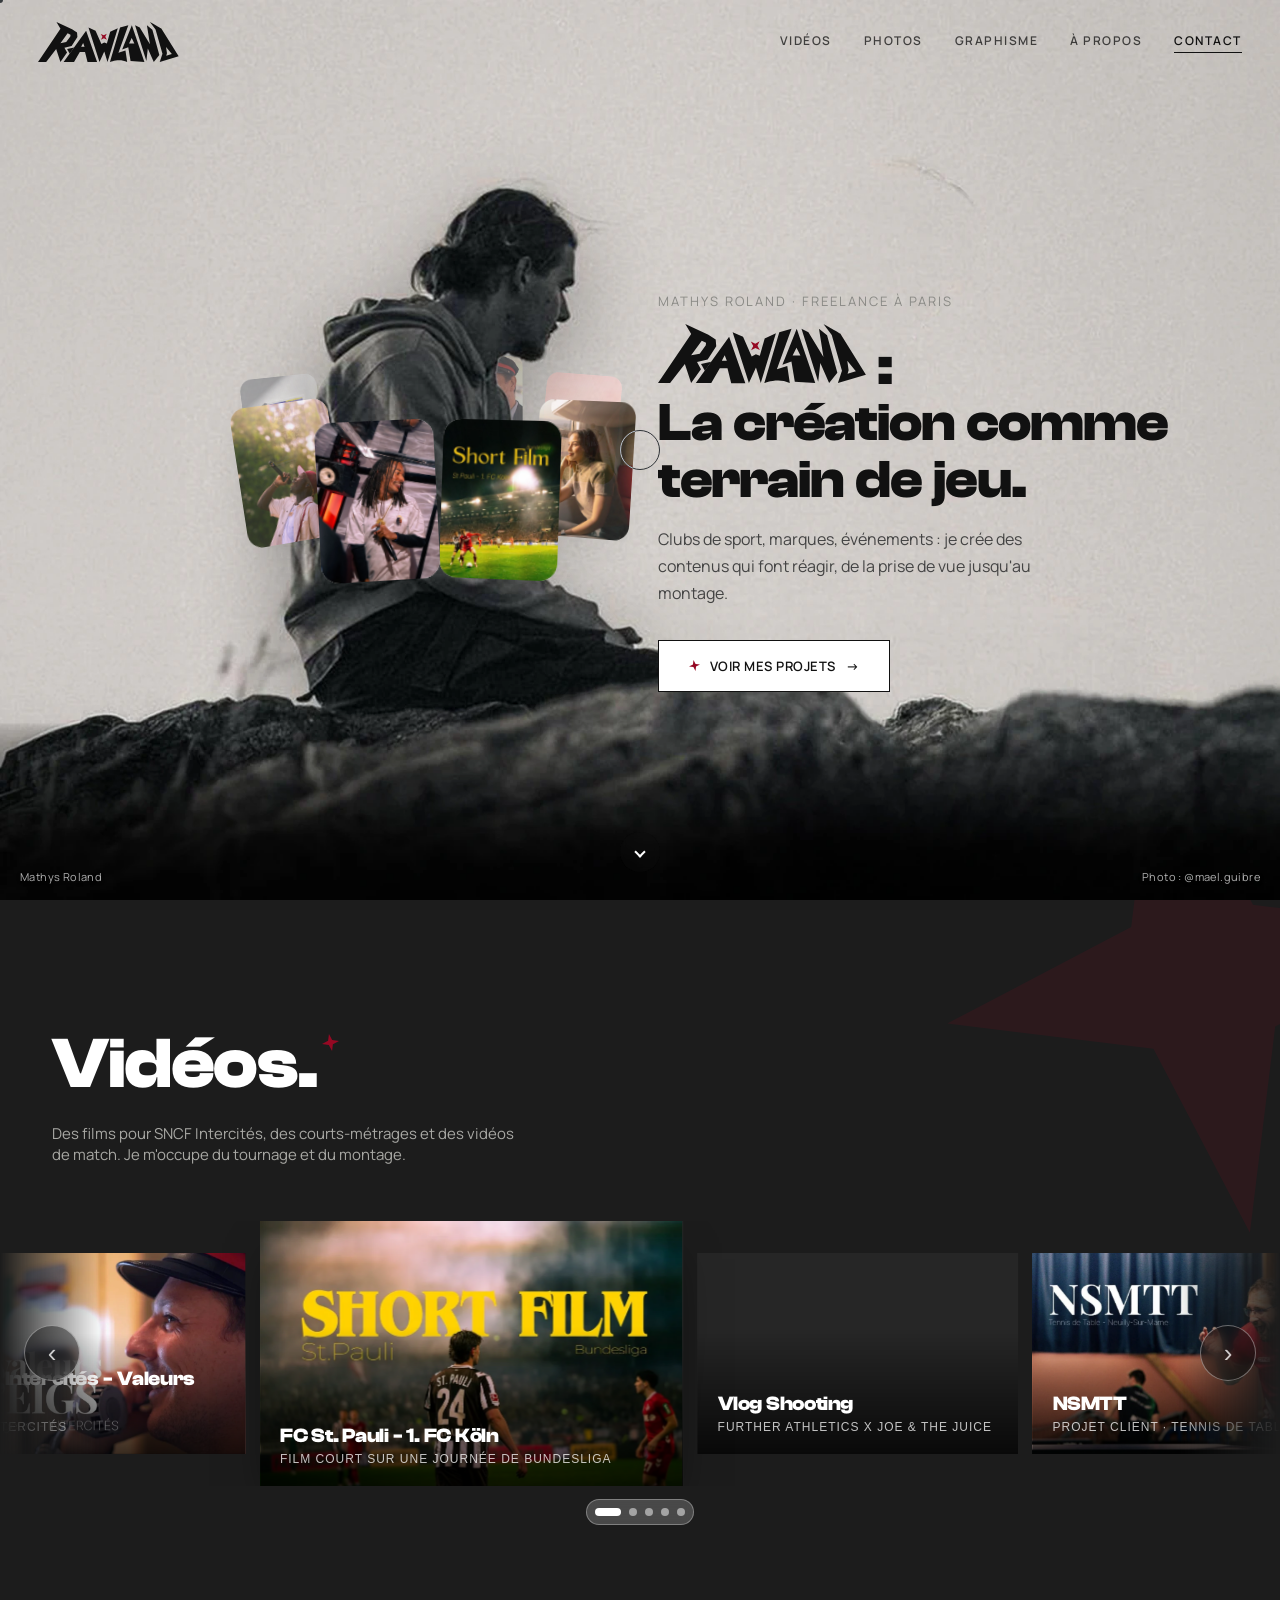
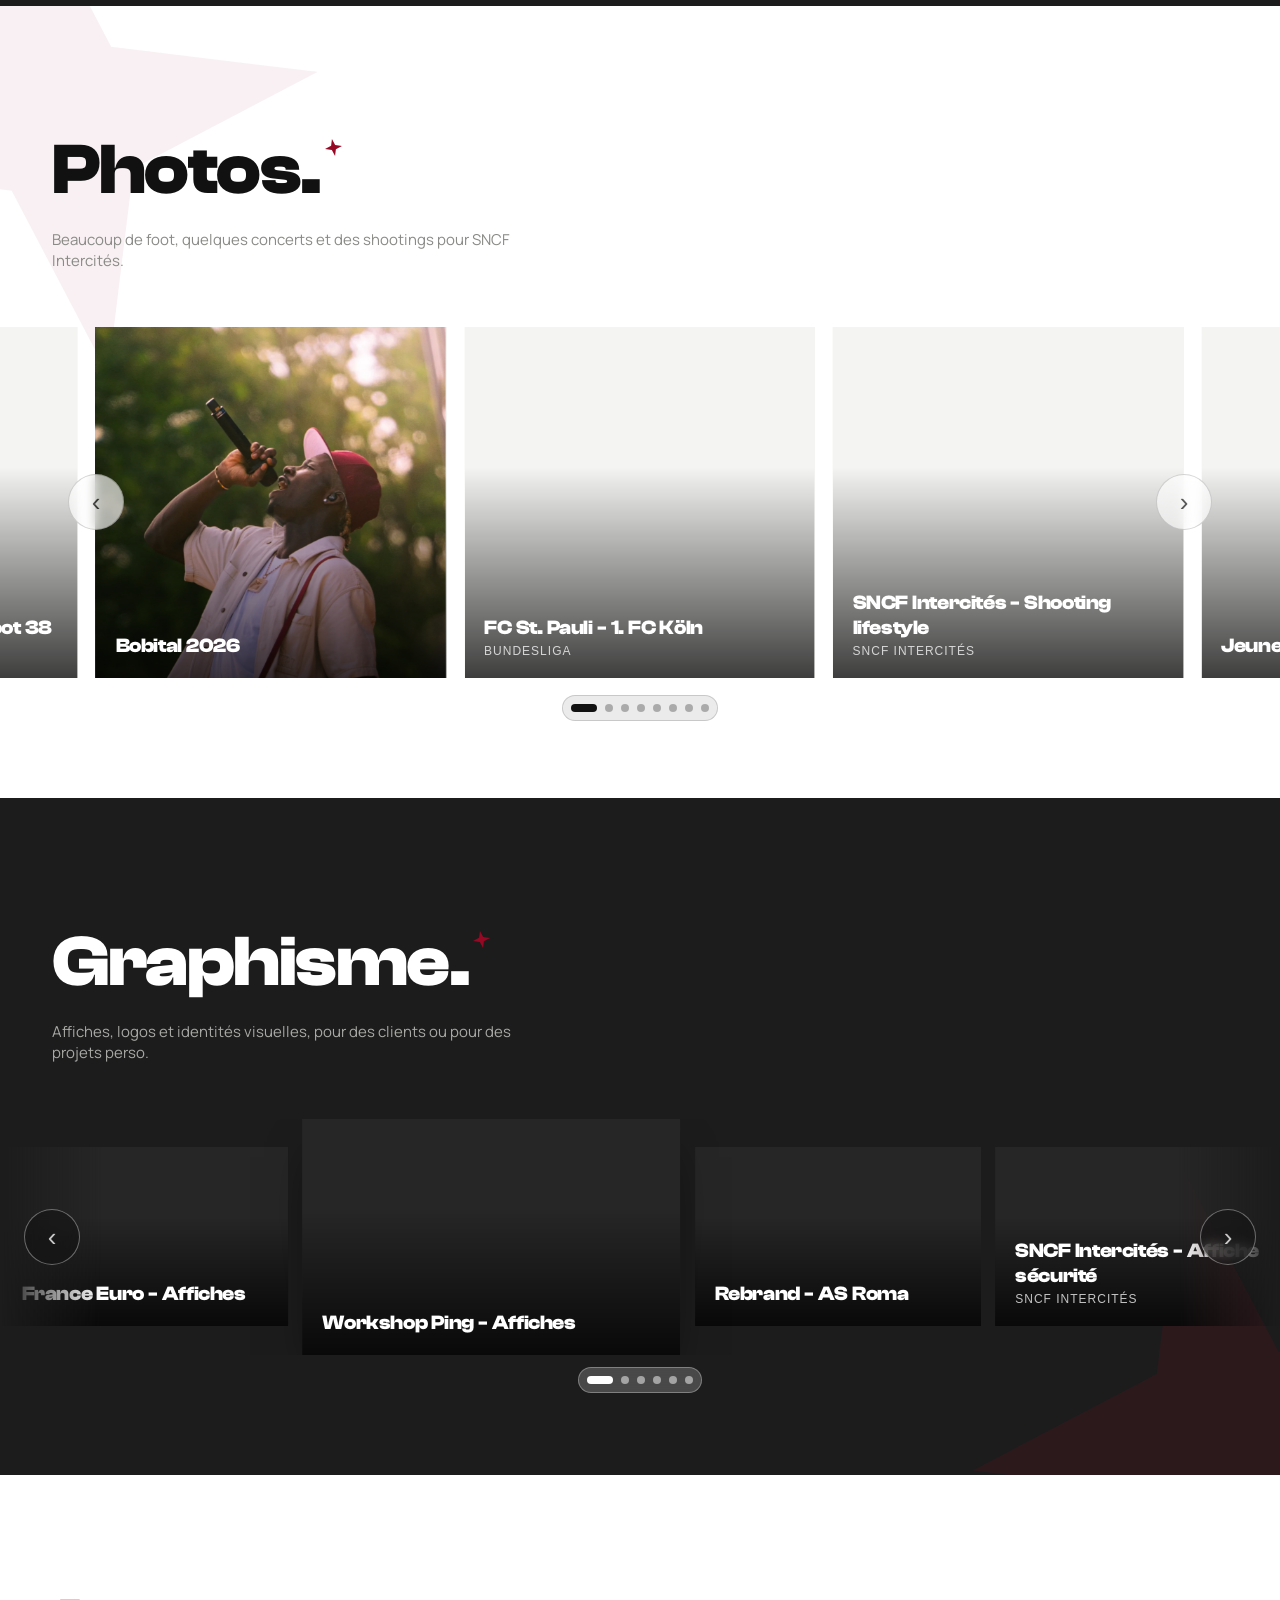
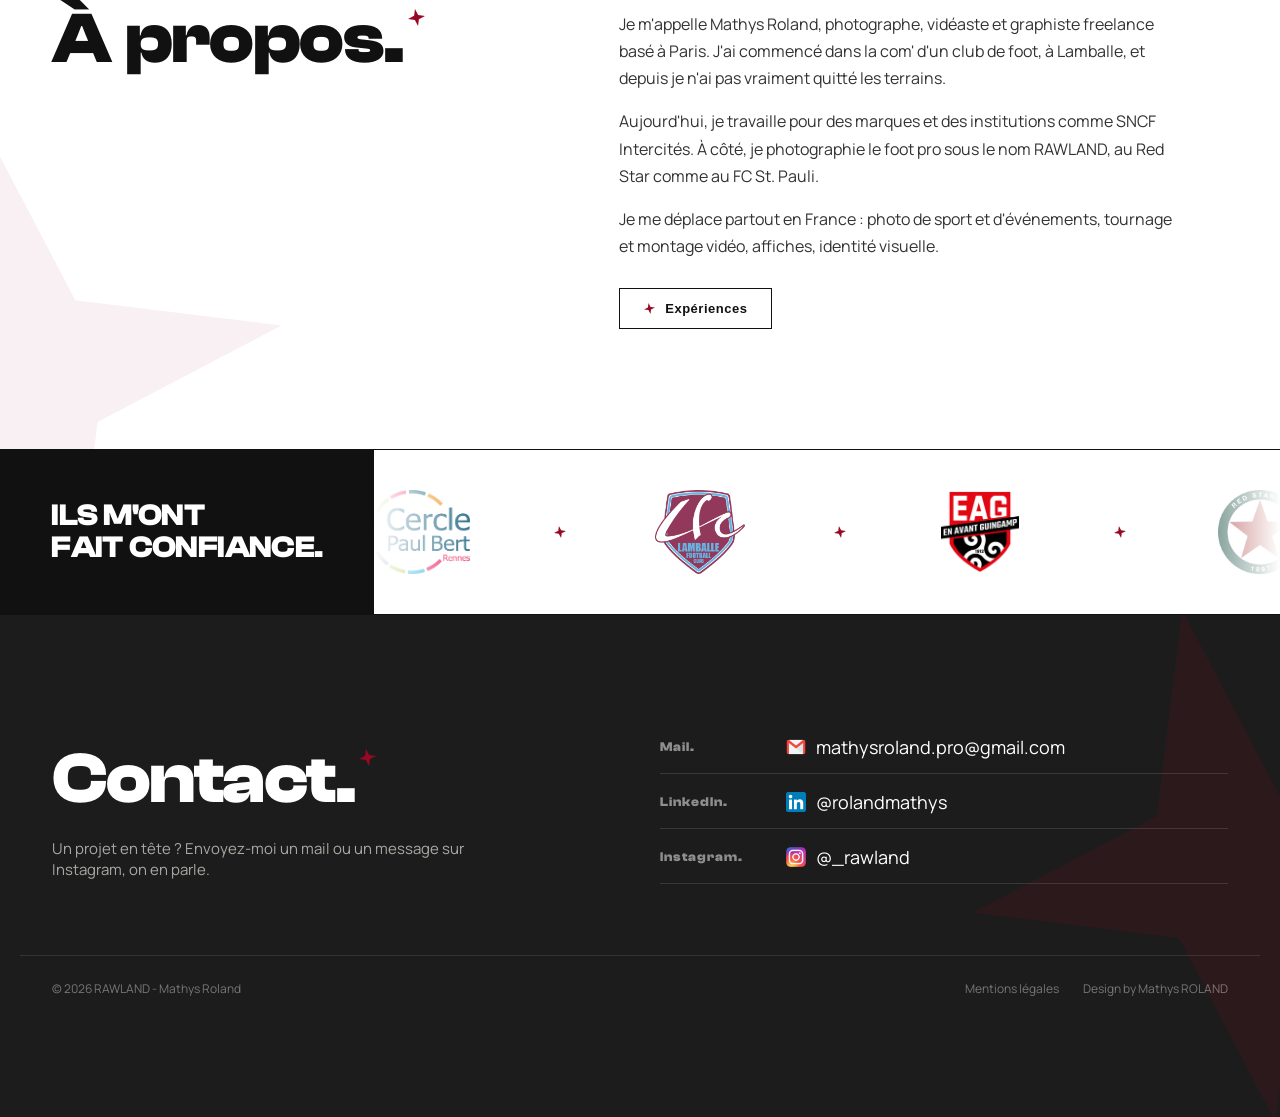
==== commit 3e1db95e: "Mise à jour des projets" ====
--- a/index.html
+++ b/index.html
@@ -366,7 +366,7 @@
   </div>
 </div>
 
-<script src="js/projects-data.js?v=20261004024002"></script>
+<script src="js/projects-data.js?v=20261004141857"></script>
 <script src="js/main.js?v=20261004f"></script>
 </body>
 </html>
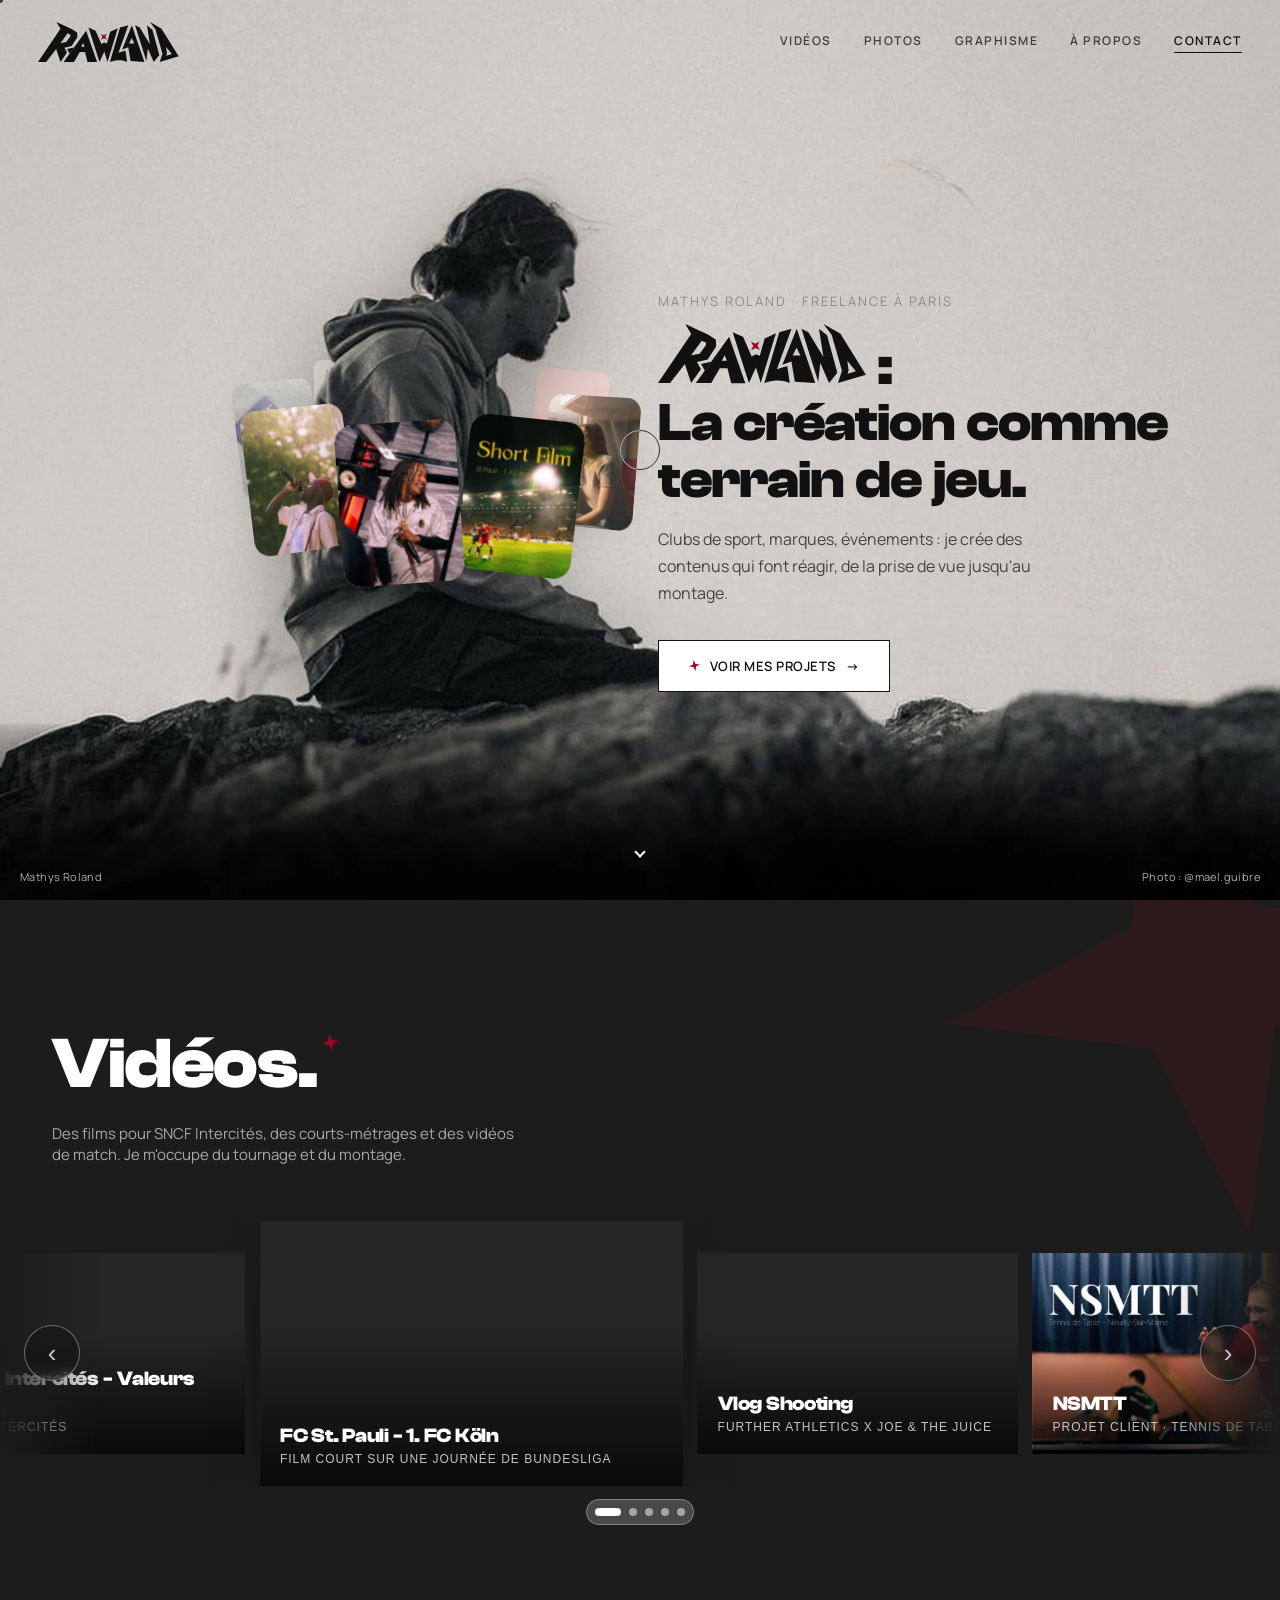
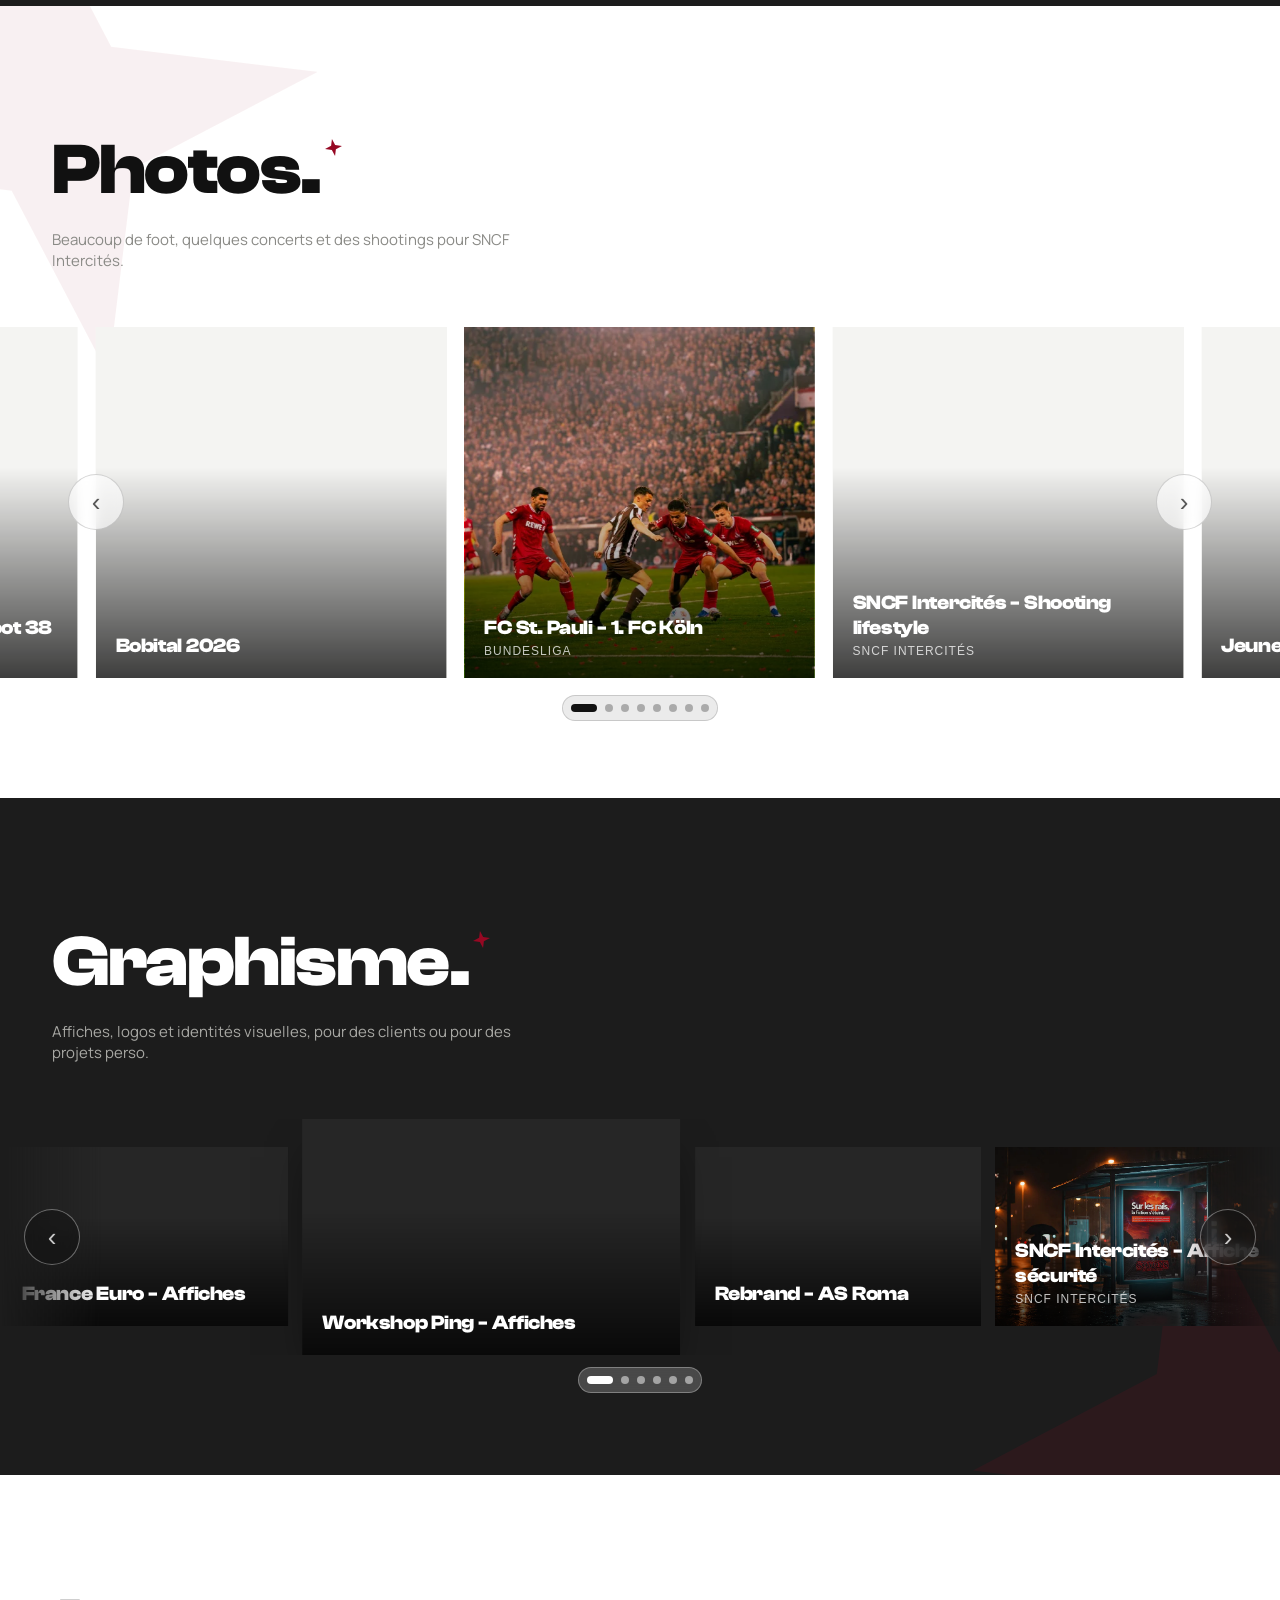
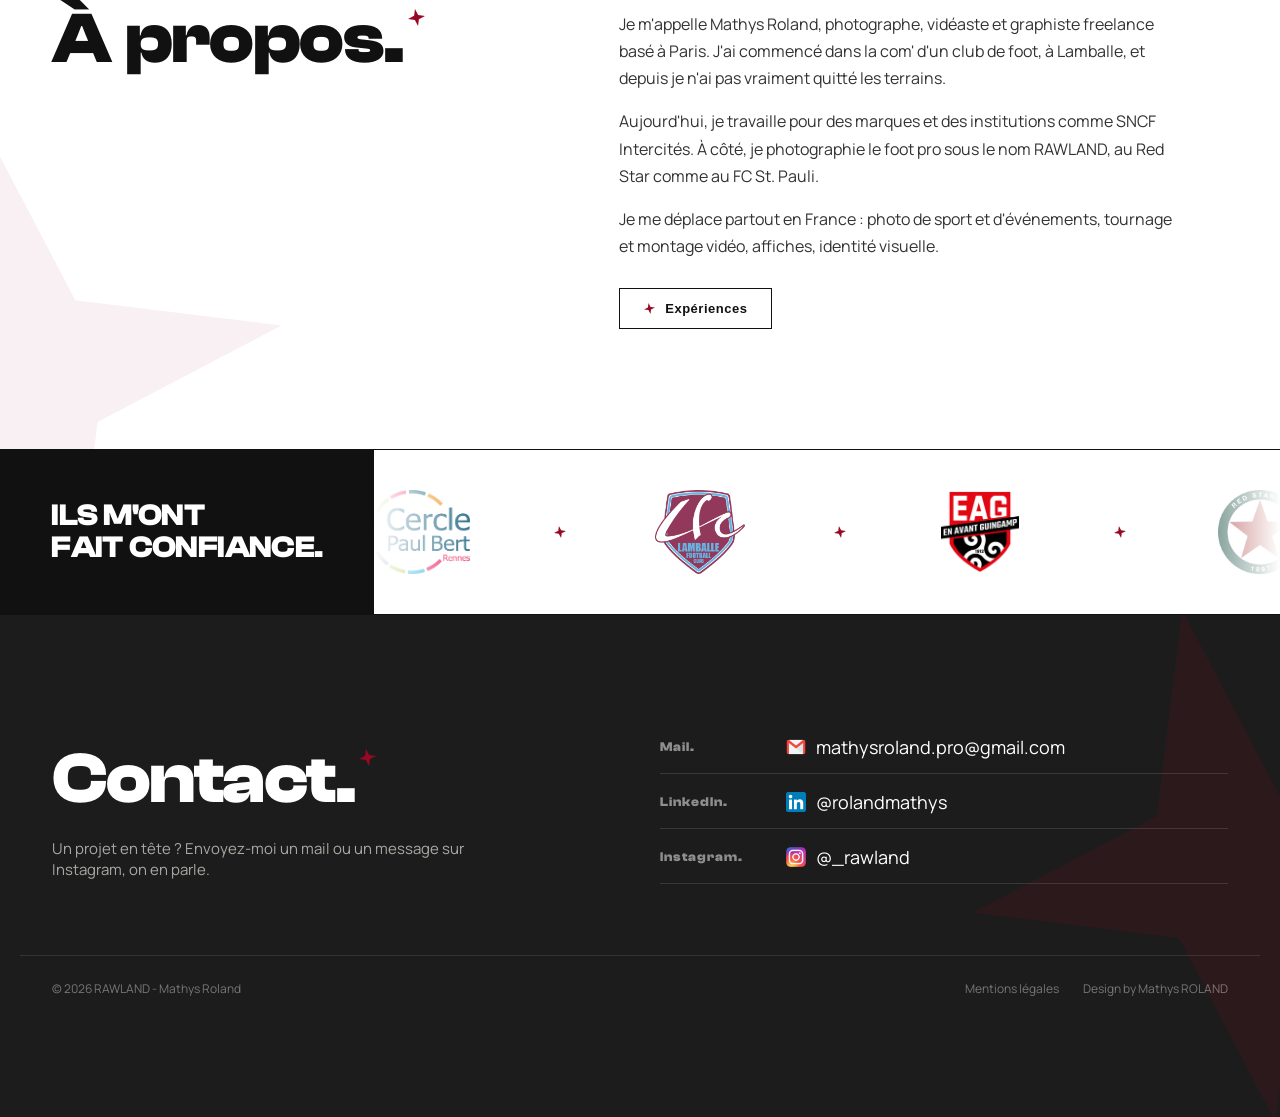
==== commit a93657b0: "Mise à jour des projets" ====
--- a/index.html
+++ b/index.html
@@ -366,7 +366,7 @@
   </div>
 </div>
 
-<script src="js/projects-data.js?v=20261004141857"></script>
+<script src="js/projects-data.js?v=20261004191149"></script>
 <script src="js/main.js?v=20261004f"></script>
 </body>
 </html>
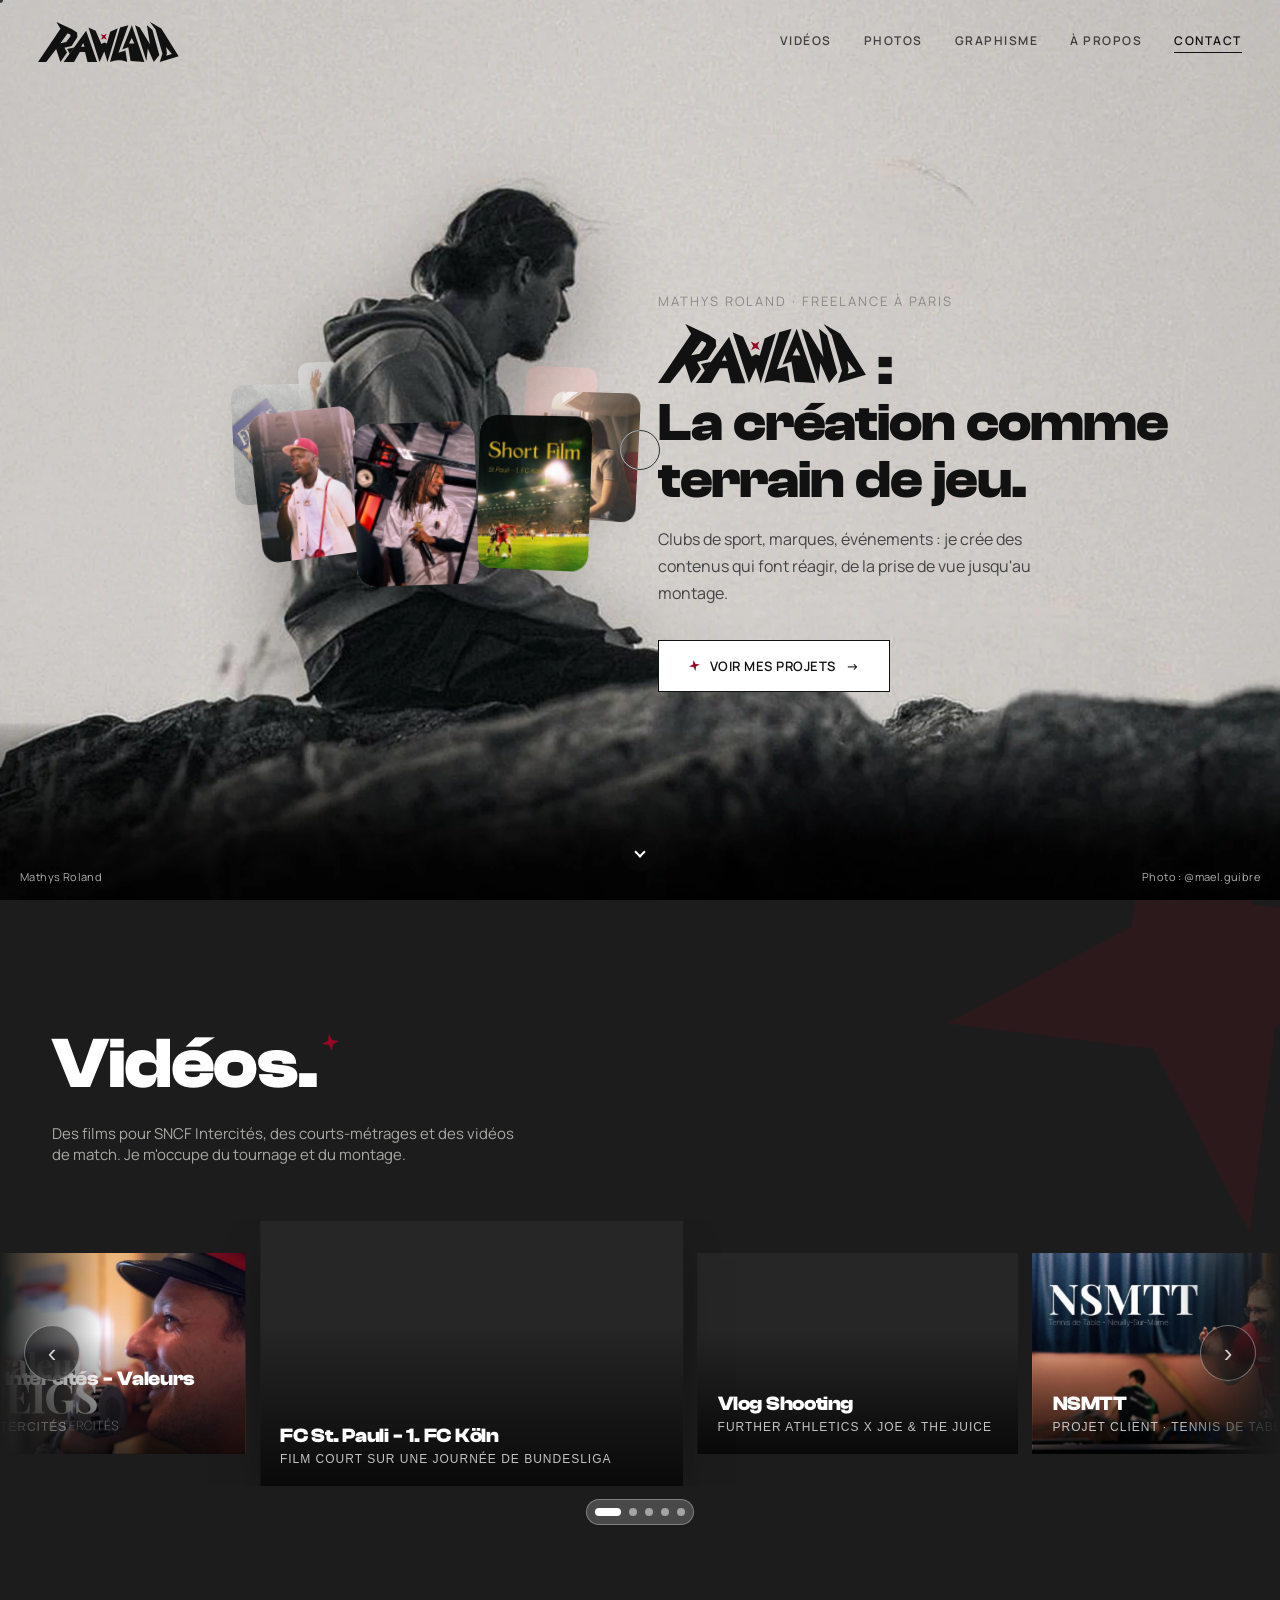
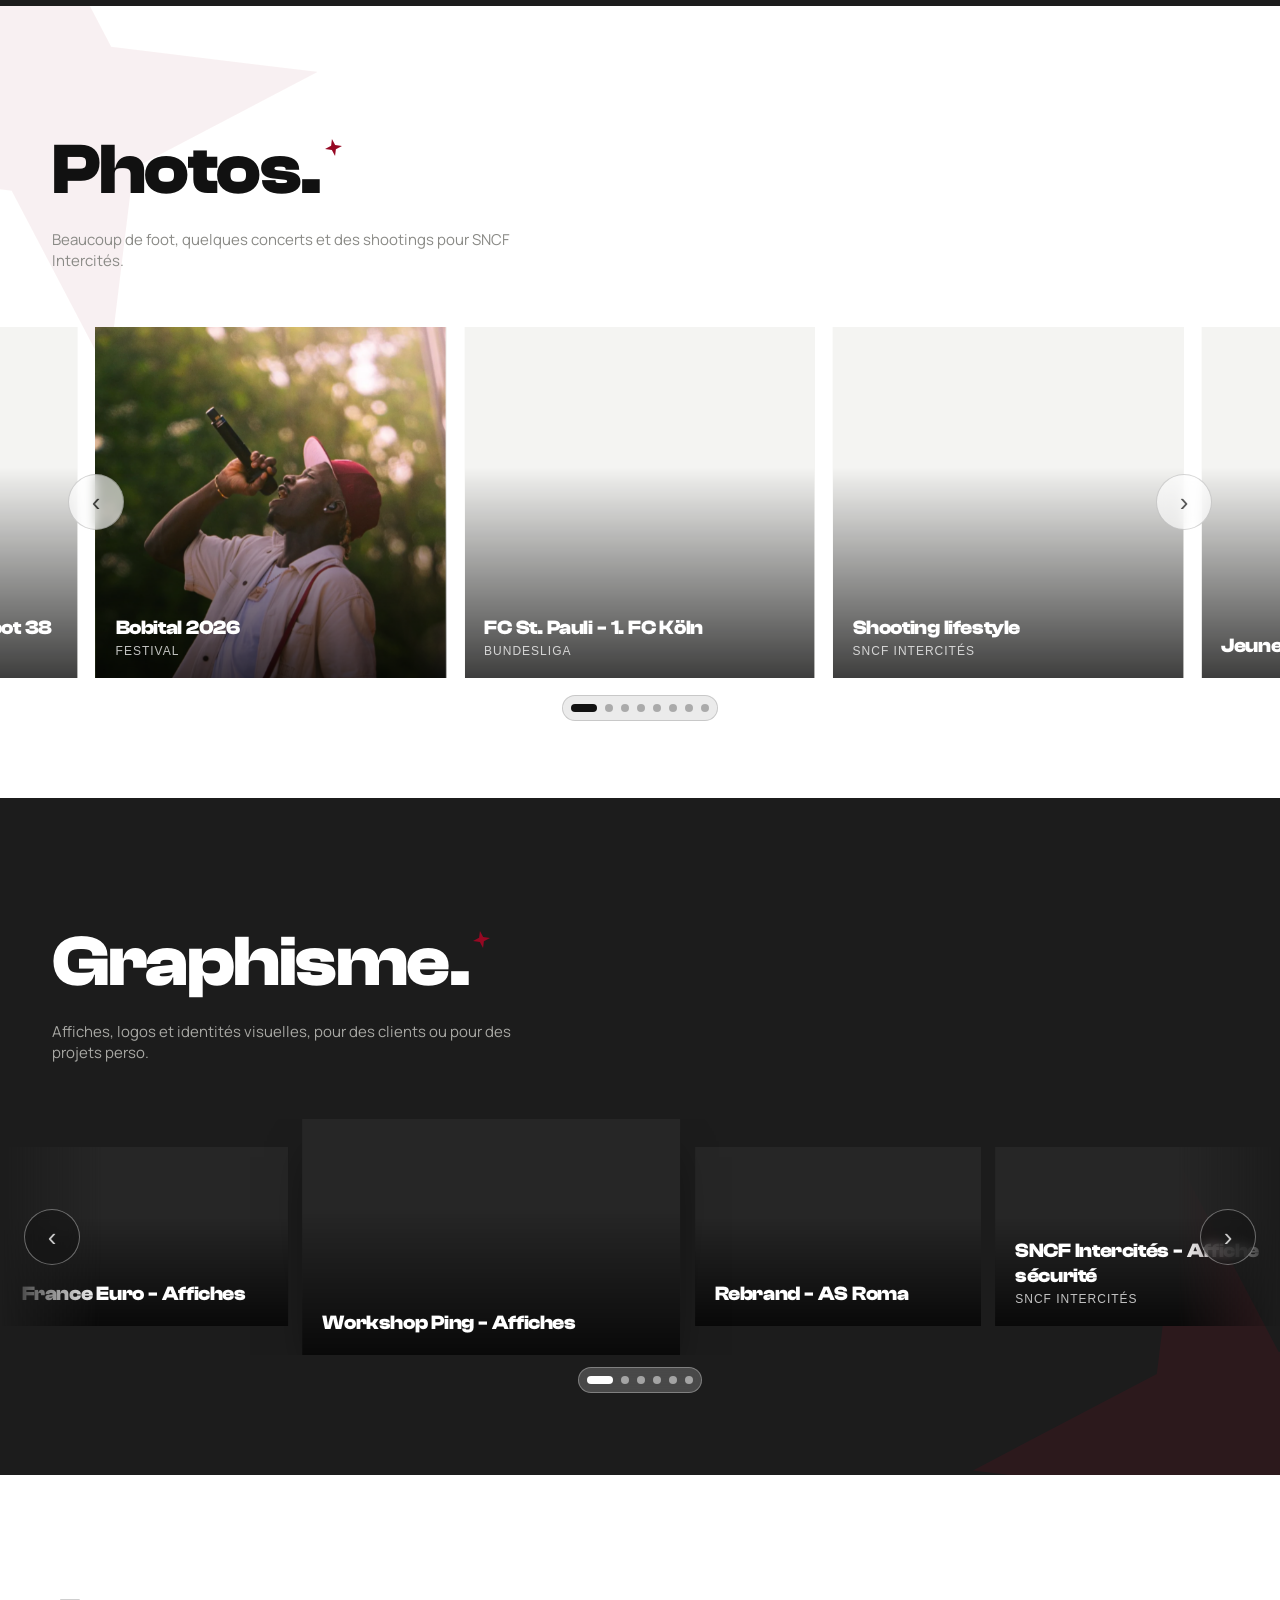
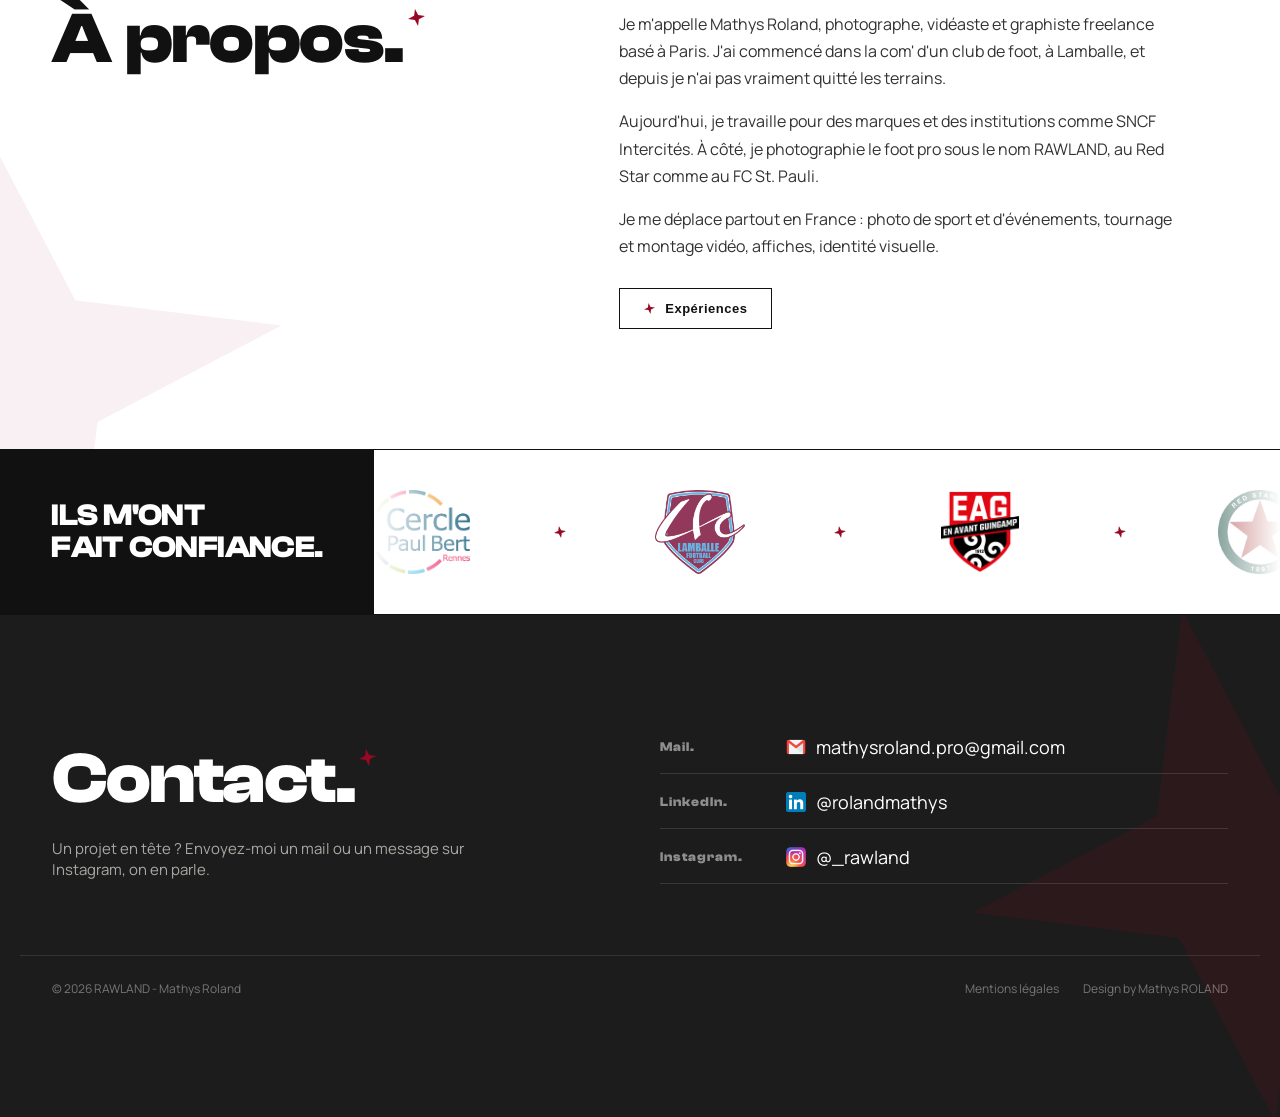
==== commit 185d524f: "Mise à jour des projets" ====
--- a/index.html
+++ b/index.html
@@ -366,7 +366,7 @@
   </div>
 </div>
 
-<script src="js/projects-data.js?v=20261004191149"></script>
+<script src="js/projects-data.js?v=20261004195101"></script>
 <script src="js/main.js?v=20261004f"></script>
 </body>
 </html>
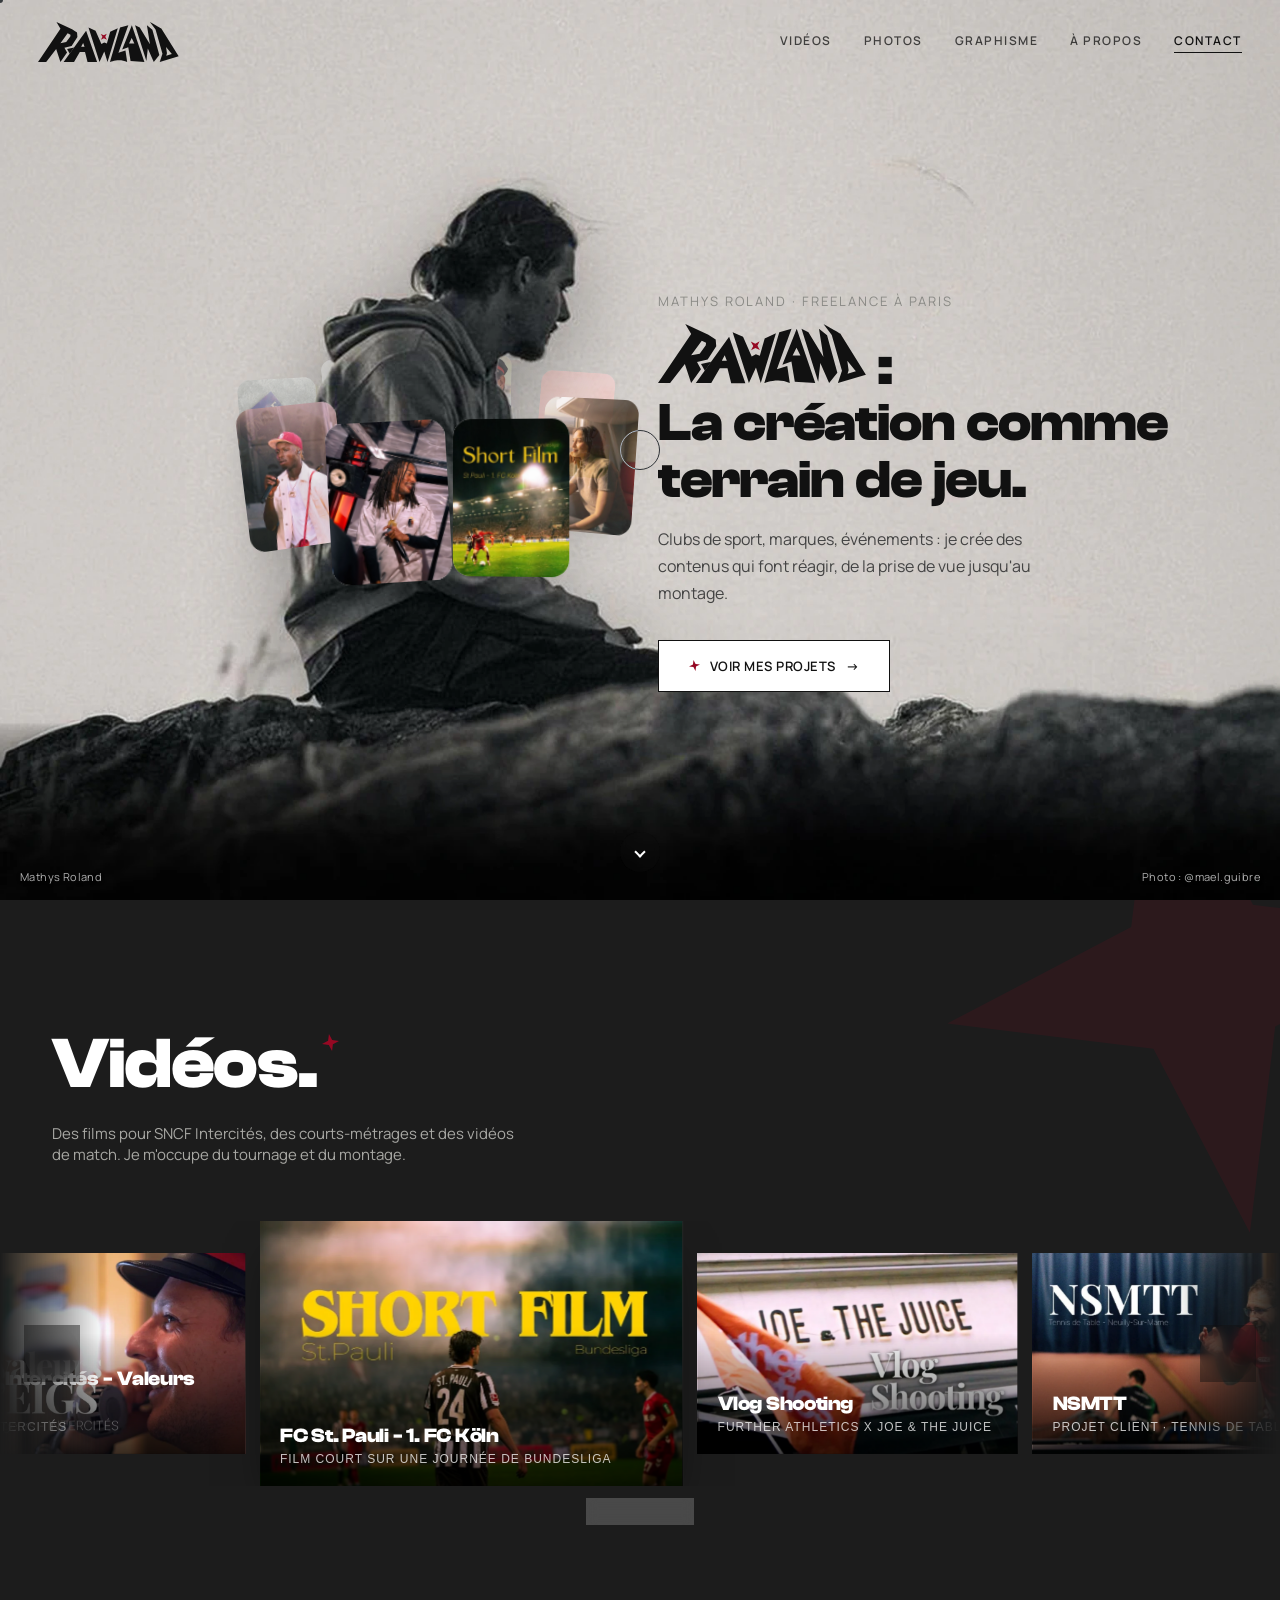
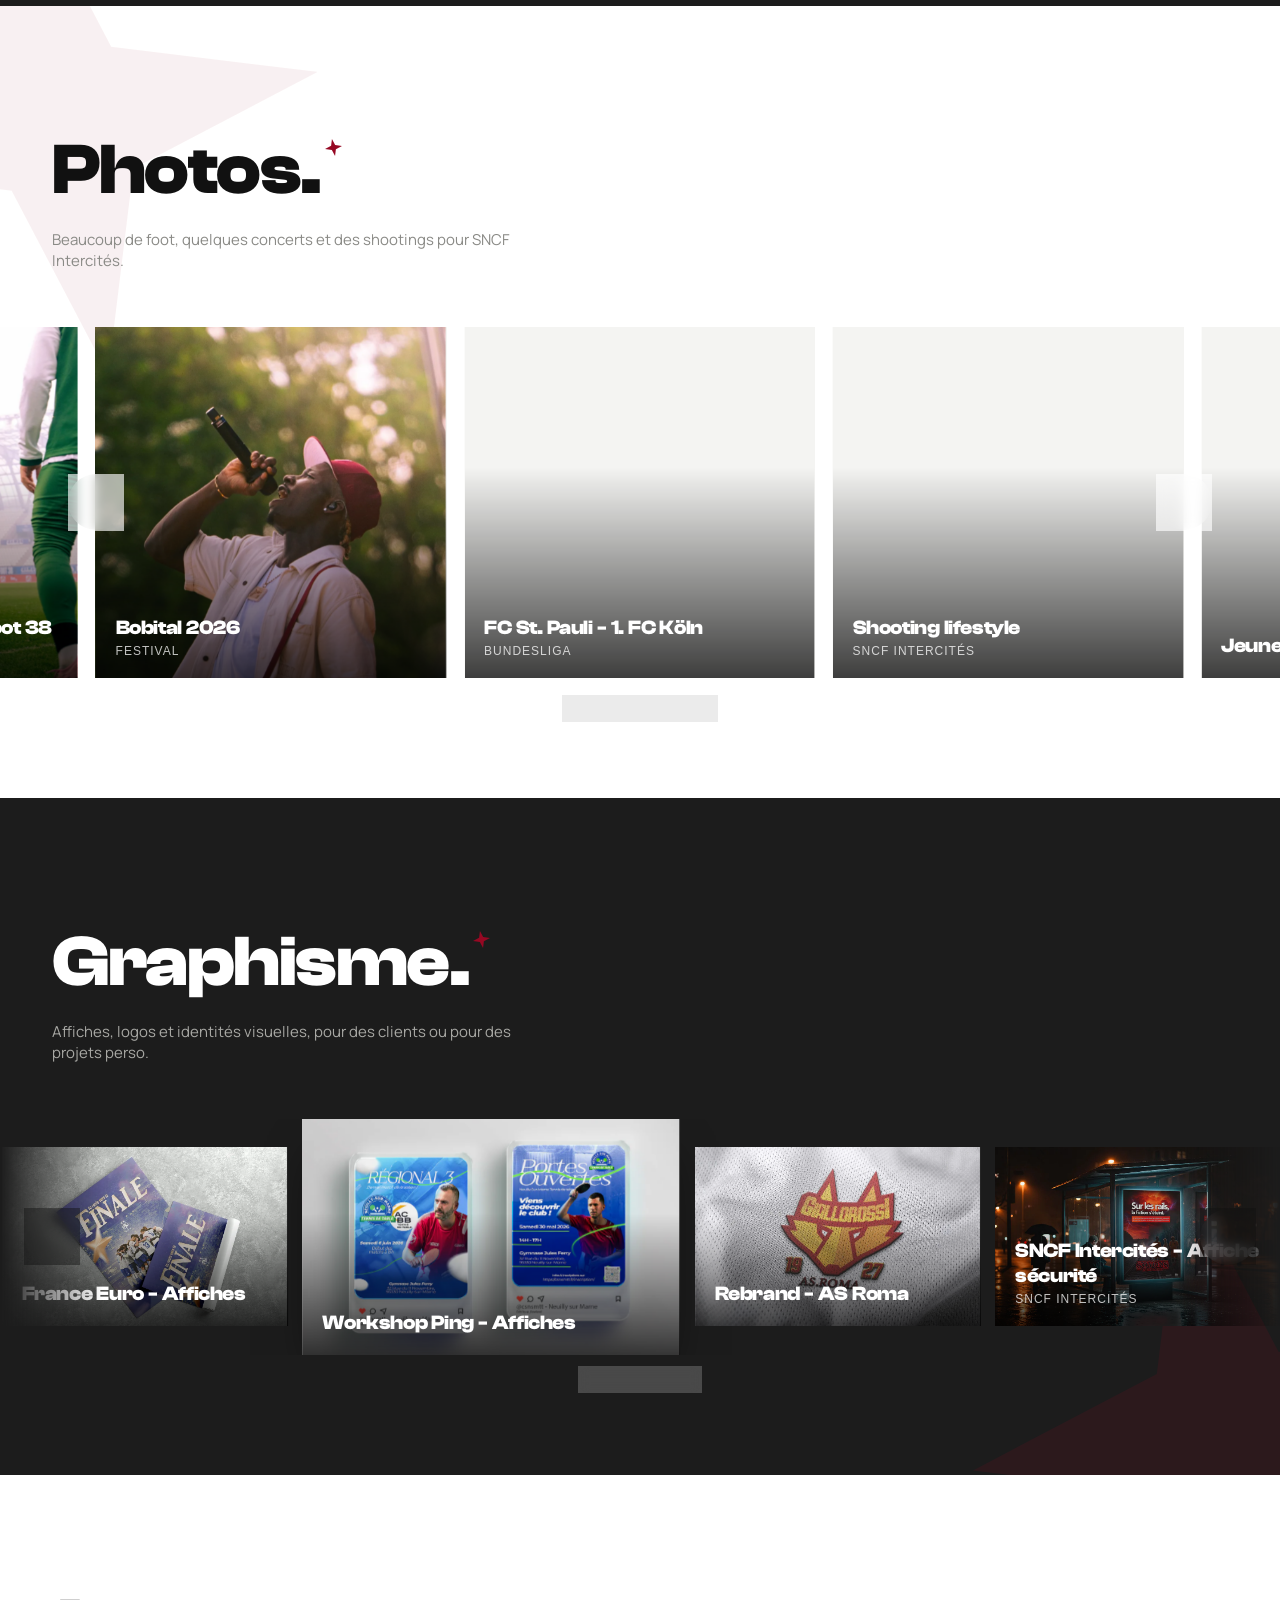
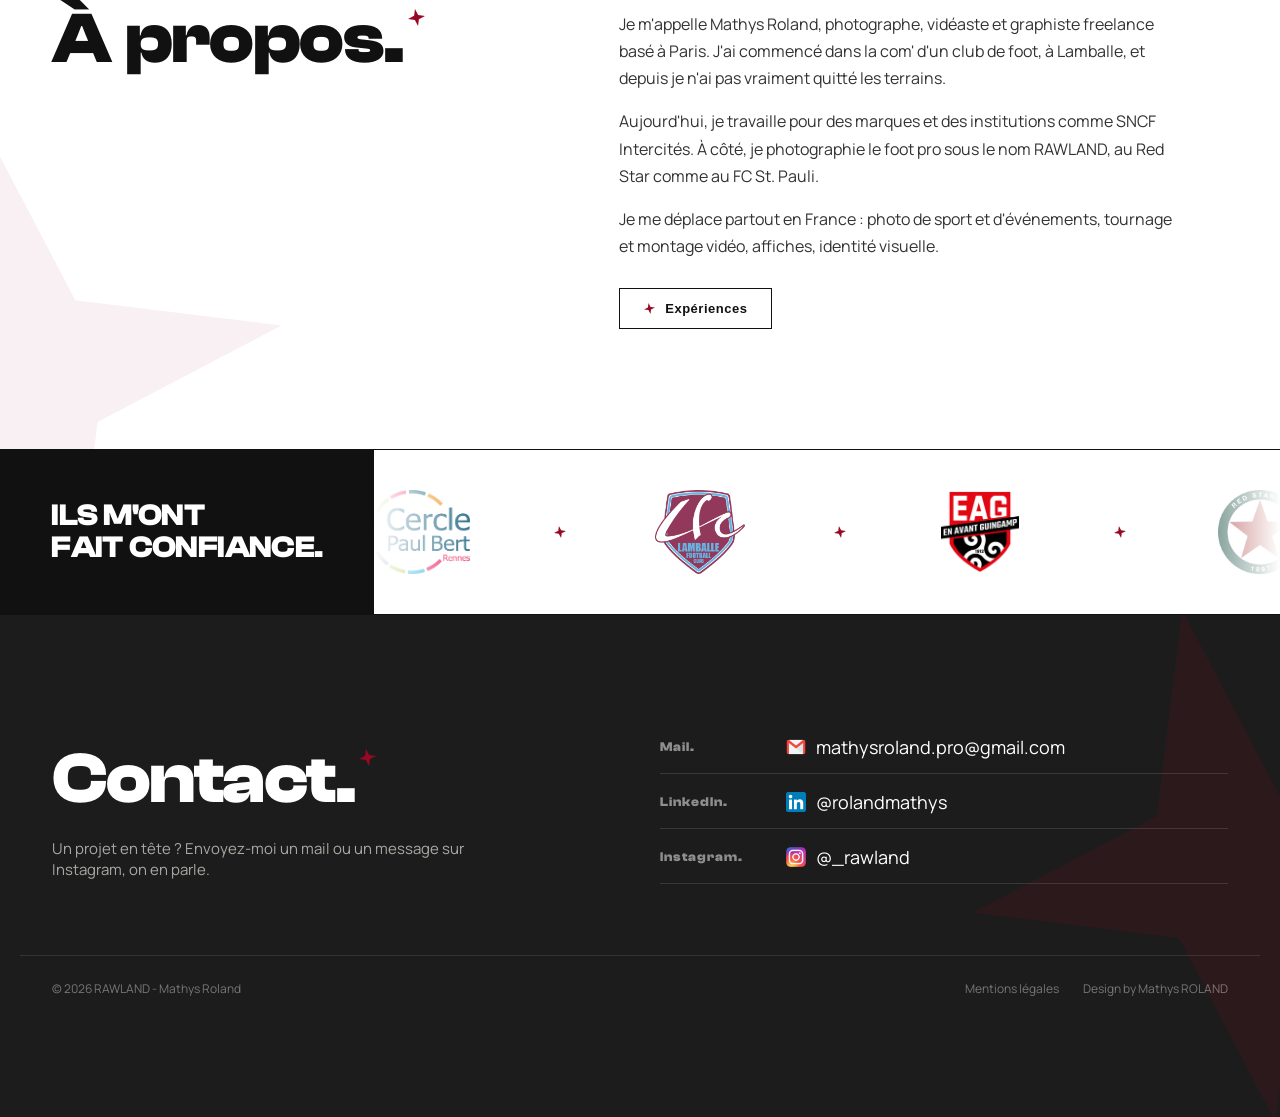
==== commit e58360d1: "Mise à jour des projets" ====
--- a/index.html
+++ b/index.html
@@ -98,7 +98,7 @@
      .is-loaded dans style.css) ne s'applique que si JS tourne, sinon elles
      resteraient invisibles. -->
 <script>document.documentElement.classList.add("js");</script>
-<link rel="stylesheet" href="css/style.css?v=20261004m">
+<link rel="stylesheet" href="css/style.css?v=20261004n">
 </head>
 <body>
 
@@ -367,6 +367,6 @@
 </div>
 
 <script src="js/projects-data.js?v=20261004195101"></script>
-<script src="js/main.js?v=20261004f"></script>
+<script src="js/main.js?v=20261004g"></script>
 </body>
 </html>
--- a/css/style.css
+++ b/css/style.css
@@ -1149,6 +1149,27 @@
   border-width: 12px 0 12px 20px;
   border-color: transparent transparent transparent var(--black);
   margin-left: 5px;
+}
+/* Mobile, vidéo horizontale : le titre passe sur un bandeau au-dessus du
+   lecteur (en surimpression, il recouvrait le bouton lecture d'un lecteur
+   aussi petit) et la popup prend presque toute la largeur. Les vidéos
+   verticales, assez hautes, gardent le titre en surimpression. */
+@media (max-width: 640px) {
+  .modal:has(.modal-panel--video:not(.modal-panel--vertical)) { padding: 10px; }
+  .modal-panel--video:not(.modal-panel--vertical) {
+    background: var(--black);
+    border-radius: 18px;
+  }
+  .modal-panel--video:not(.modal-panel--vertical) .modal-topbar--on-media {
+    position: relative;
+    align-items: center;
+    padding: 14px 14px 14px 18px;
+    background: var(--black);
+    border-radius: 18px 18px 0 0;
+  }
+  .modal-panel--video:not(.modal-panel--vertical) .modal-kicker { margin-bottom: 4px; }
+  .modal-panel--video:not(.modal-panel--vertical) .modal-topbar h3 { font-size: 20px; }
+  .modal-panel--video:not(.modal-panel--vertical) .modal-video-stage { border-radius: 0 0 18px 18px; }
 }
 
 /* ---------- gabarit photo : description courte + galerie en masonry ---------- */
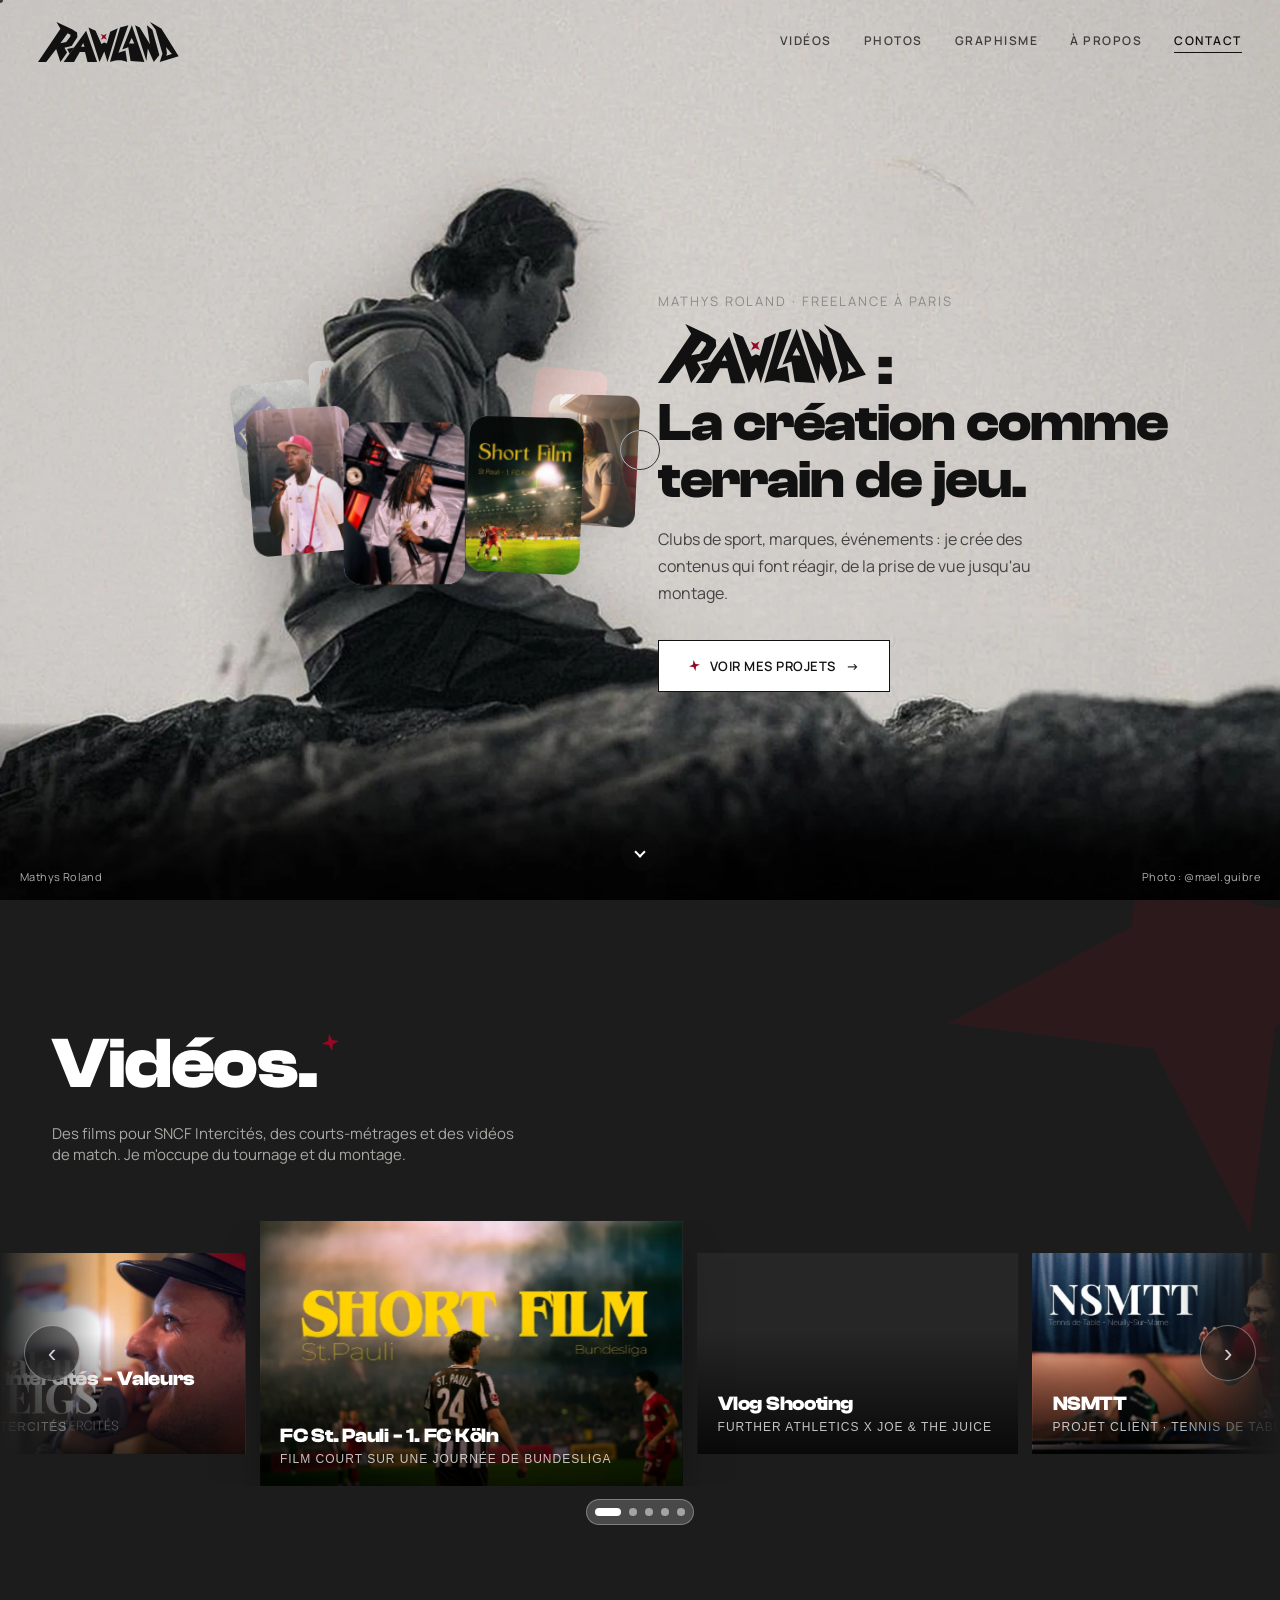
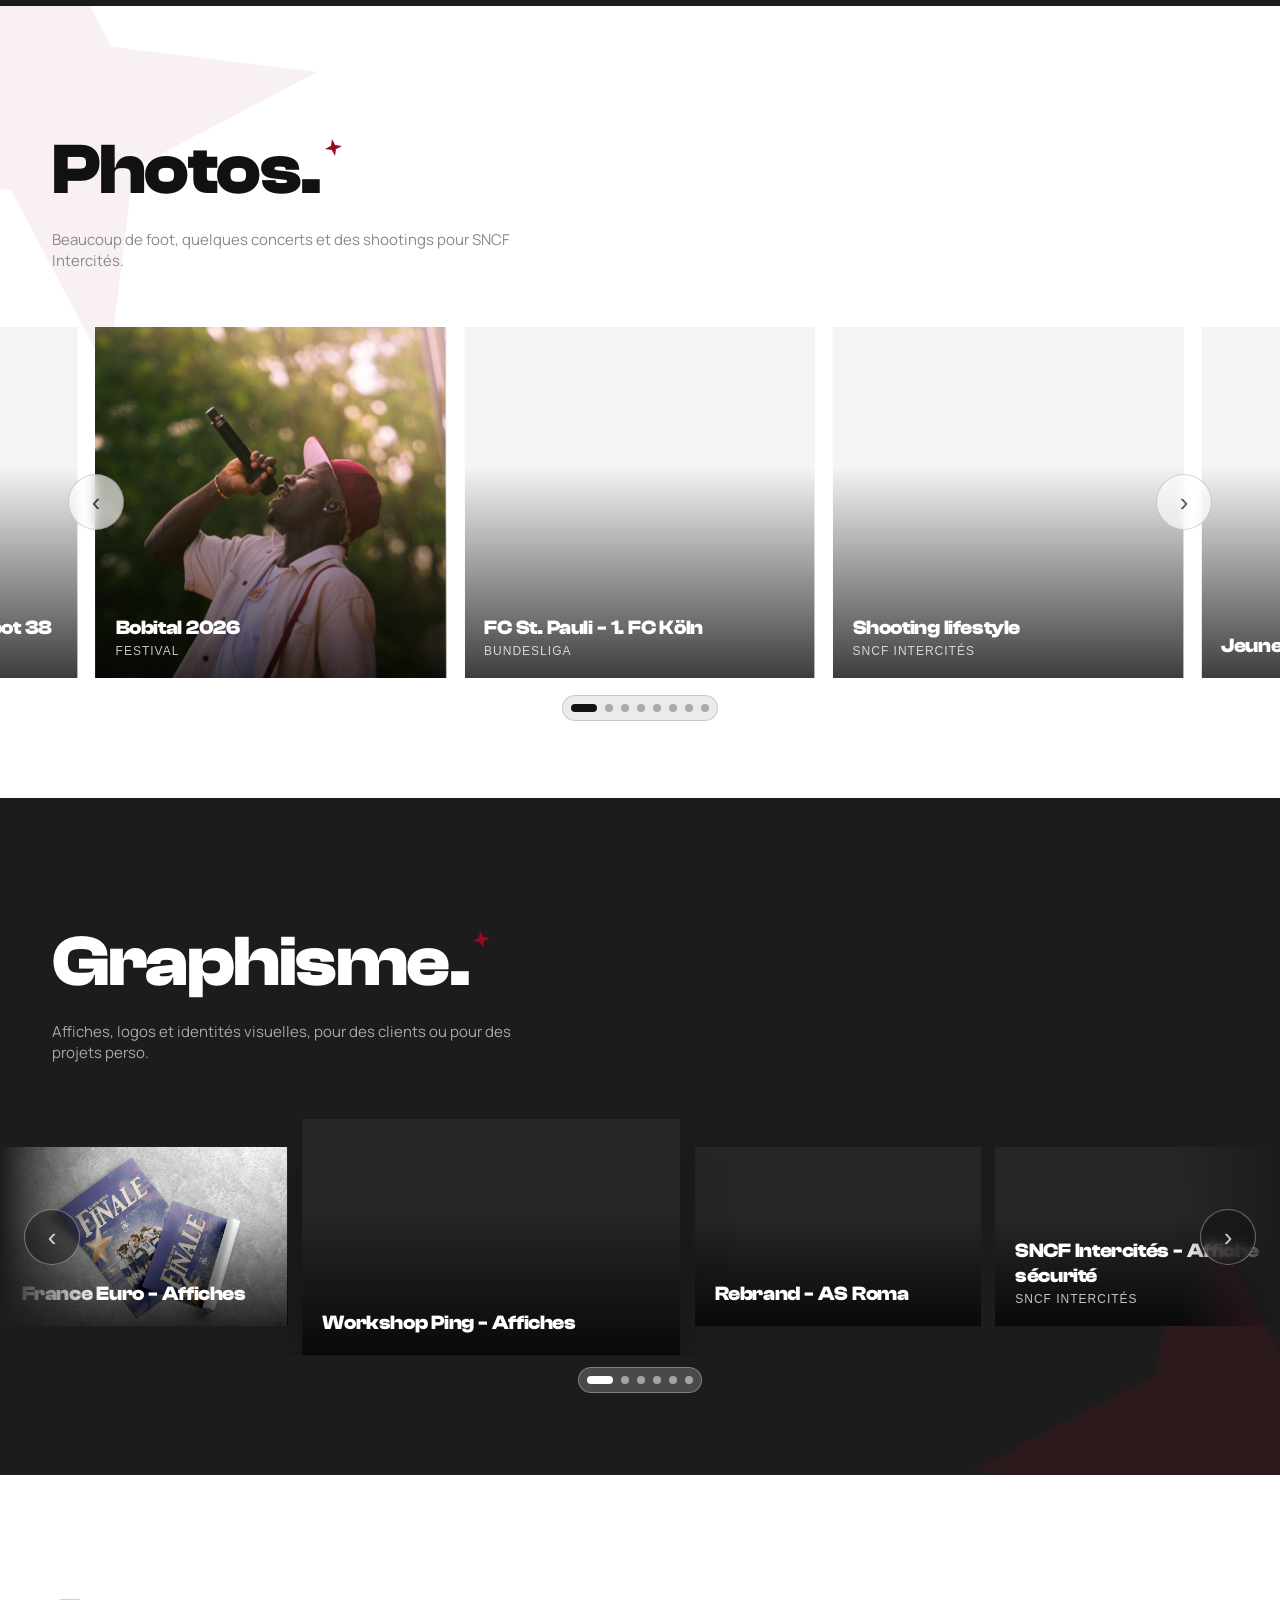
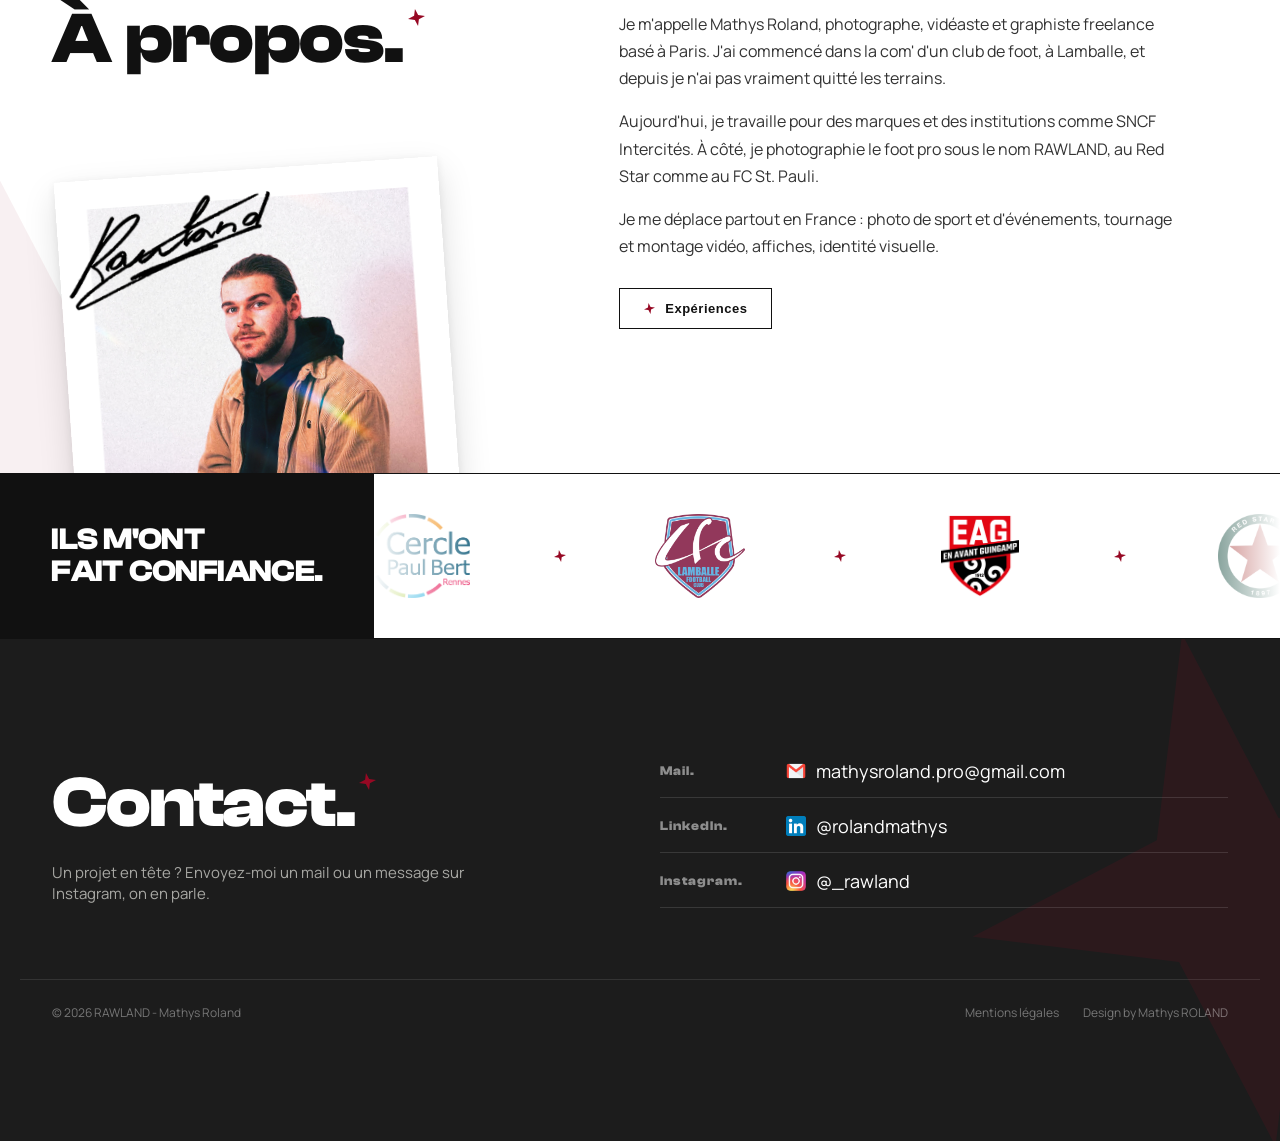
==== commit 5663df09: "ajout polaroid" ====
--- a/index.html
+++ b/index.html
@@ -98,7 +98,7 @@
      .is-loaded dans style.css) ne s'applique que si JS tourne, sinon elles
      resteraient invisibles. -->
 <script>document.documentElement.classList.add("js");</script>
-<link rel="stylesheet" href="css/style.css?v=20261004n">
+<link rel="stylesheet" href="css/style.css?v=20261005a">
 </head>
 <body>
 
@@ -233,6 +233,16 @@
     <div class="container about-grid">
       <h2 class="section-title reveal">À propos.</h2>
 
+      <!-- Polaroid : le bas est caché sous le bandeau logos ; un clic (ici ou
+           sur Expériences) déplie les expériences, ce qui agrandit la section
+           et le révèle en entier (main.js, 7). -->
+      <div class="about-polaroid reveal">
+        <button class="polaroid" id="about-polaroid" type="button" aria-expanded="false" aria-controls="exp-list"
+                aria-label="Polaroid de Mathys Roland : afficher les expériences">
+          <img src="assets/Logo/polaroid.jpg" alt="" width="800" height="1000" loading="lazy" decoding="async">
+        </button>
+      </div>
+
       <div class="about-content reveal">
         <p>
           Je m'appelle Mathys Roland, photographe, vidéaste et graphiste freelance basé à Paris.
@@ -253,7 +263,8 @@
           Expériences
         </button>
 
-        <ul class="exp-list" id="exp-list" hidden>
+        <div class="exp-wrap" inert>
+        <ul class="exp-list" id="exp-list">
           <li>
             <img class="exp-logo" src="assets/Logo/Favicon.svg" alt="" loading="lazy">
             <strong>Freelance - RAWLAND</strong>
@@ -291,6 +302,7 @@
             </p>
           </li>
         </ul>
+        </div>
       </div>
     </div>
   </section>
@@ -367,6 +379,6 @@
 </div>
 
 <script src="js/projects-data.js?v=20261004195101"></script>
-<script src="js/main.js?v=20261004g"></script>
+<script src="js/main.js?v=20261005a"></script>
 </body>
 </html>
--- a/css/style.css
+++ b/css/style.css
@@ -792,11 +792,59 @@
    A PROPOS
    ===================================================== */
 .about-grid {
+  /* dépliage des expériences et révélation du polaroid, synchronisés ;
+     courbe plus régulière que --ease pour voir le bandeau glisser */
+  --unfold: 1s cubic-bezier(0.6, 0, 0.2, 1);
   display: grid;
   grid-template-columns: 1fr 1.2fr;
-  gap: 60px;
+  grid-template-rows: auto 1fr;
+  gap: 28px 60px;
   align-items: start;
 }
+/* titre puis polaroid à gauche, texte sur toute la hauteur à droite */
+.about-grid .section-title { grid-column: 1; grid-row: 1; }
+.about-content { grid-column: 2; grid-row: 1 / span 2; }
+
+/* ---------- polaroid ----------
+   Il n'occupe dans la mise en page que la hauteur de .about-polaroid :
+   le reste déborde et est coupé par le bas de la section (overflow hidden
+   de .section--star), juste au-dessus du bandeau logos, comme glissé
+   dessous. Ouvrir les expériences agrandit cette hauteur et la section :
+   le bandeau descend et le polaroid apparaît en entier. */
+.about-polaroid {
+  --pola-w: clamp(260px, 30vw, 420px);
+  --pola-top: 46px; /* décalage sous le titre */
+  grid-column: 1;
+  grid-row: 2;
+  position: relative;
+  height: calc(var(--pola-w) * 0.6);
+  transition: height var(--unfold);
+}
+.about-grid.is-open .about-polaroid { height: calc(var(--pola-w) * 1.25 + var(--pola-top) + 50px); }
+.polaroid {
+  position: absolute;
+  top: var(--pola-top);
+  left: 18px;
+  width: var(--pola-w);
+  padding: 0;
+  border: 0;
+  background: none;
+  cursor: pointer;
+  transform: rotate(-4deg);
+  transition: transform 0.5s var(--ease);
+}
+.polaroid img {
+  display: block;
+  width: 100%;
+  height: auto;
+  box-shadow: 0 14px 34px rgba(0,0,0,0.13), 0 2px 8px rgba(0,0,0,0.07);
+  transition: box-shadow 0.5s var(--ease);
+}
+@media (hover: hover) {
+  .polaroid:hover { transform: rotate(-4deg) scale(1.04); }
+  .polaroid:hover img { box-shadow: 0 20px 44px rgba(0,0,0,0.16), 0 3px 10px rgba(0,0,0,0.08); }
+}
+.polaroid:focus-visible { outline: 2px solid var(--accent); outline-offset: 6px; }
 .about-content p {
   font-size: 16px;
   line-height: 1.7;
@@ -829,10 +877,19 @@
 }
 .btn-toggle:active { transform: scale(0.96); }
 
+/* dépliage animé : la ligne de grille passe de 0fr à 1fr */
+.exp-wrap {
+  display: grid;
+  grid-template-rows: 0fr;
+  transition: grid-template-rows var(--unfold);
+}
+.about-grid.is-open .exp-wrap { grid-template-rows: 1fr; }
 .exp-list {
+  min-height: 0;
+  overflow: hidden;
   list-style: none;
-  margin: 24px 0 0;
-  padding: 0;
+  margin: 0;
+  padding: 24px 0 0;
   max-width: 560px;
 }
 .exp-list li {
@@ -842,6 +899,16 @@
   grid-template-columns: 44px 1fr auto;
   gap: 4px 16px;
   align-items: start;
+  opacity: 0;
+  transform: translateY(16px);
+  transition: opacity 0.4s var(--ease), transform 0.4s var(--ease);
+}
+/* à l'ouverture, les expériences défilent l'une après l'autre (--i posé en JS) */
+.about-grid.is-open .exp-list li {
+  opacity: 1;
+  transform: none;
+  transition-duration: 0.7s;
+  transition-delay: calc(0.15s + var(--i, 0) * 0.1s);
 }
 /* logo de l'entreprise, à gauche sur la hauteur de l'item */
 .exp-logo {
@@ -859,6 +926,10 @@
 .exp-list li span {
   font-size: 13px;
   color: var(--grey-text);
+}
+@media (prefers-reduced-motion: reduce) {
+  .about-polaroid, .polaroid, .exp-wrap,
+  .exp-list li, .about-grid.is-open .exp-list li { transition: none; }
 }
 
 /* =====================================================
@@ -1627,6 +1698,19 @@
    ===================================================== */
 @media (max-width: 900px) {
   .about-grid, .contact-grid { grid-template-columns: 1fr; }
+  /* une colonne : le polaroid passe sous le texte, juste au-dessus du
+     bandeau logos, toujours à moitié glissé dessous */
+  .about-grid { grid-template-rows: none; }
+  .about-grid .section-title, .about-content, .about-polaroid { grid-column: 1; grid-row: auto; }
+  .about-polaroid {
+    --pola-w: min(74vw, 360px);
+    --pola-top: 6px;
+    order: 1;
+    justify-self: center;
+    width: var(--pola-w);
+    margin-top: 12px;
+  }
+  .polaroid { left: 0; }
   .reviews-grid { grid-template-columns: 1fr; }
 }
 @media (max-width: 640px) {
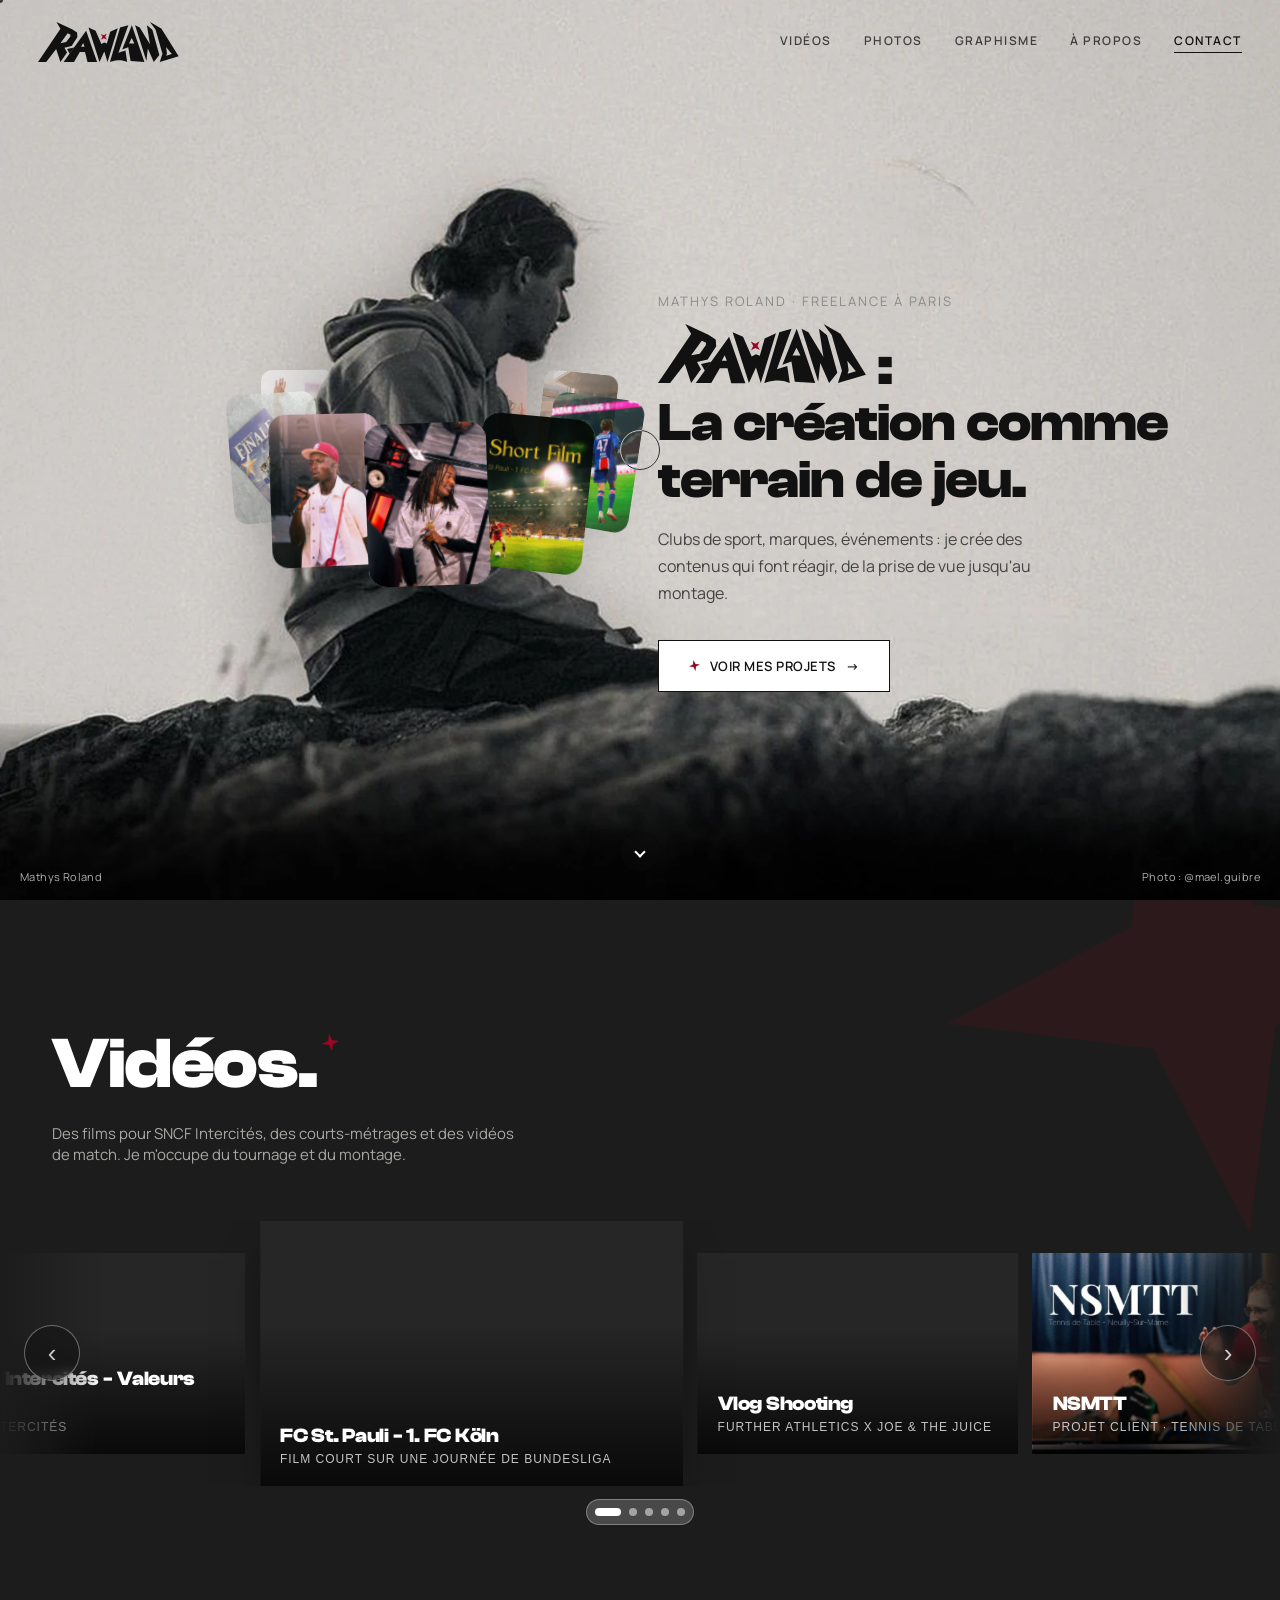
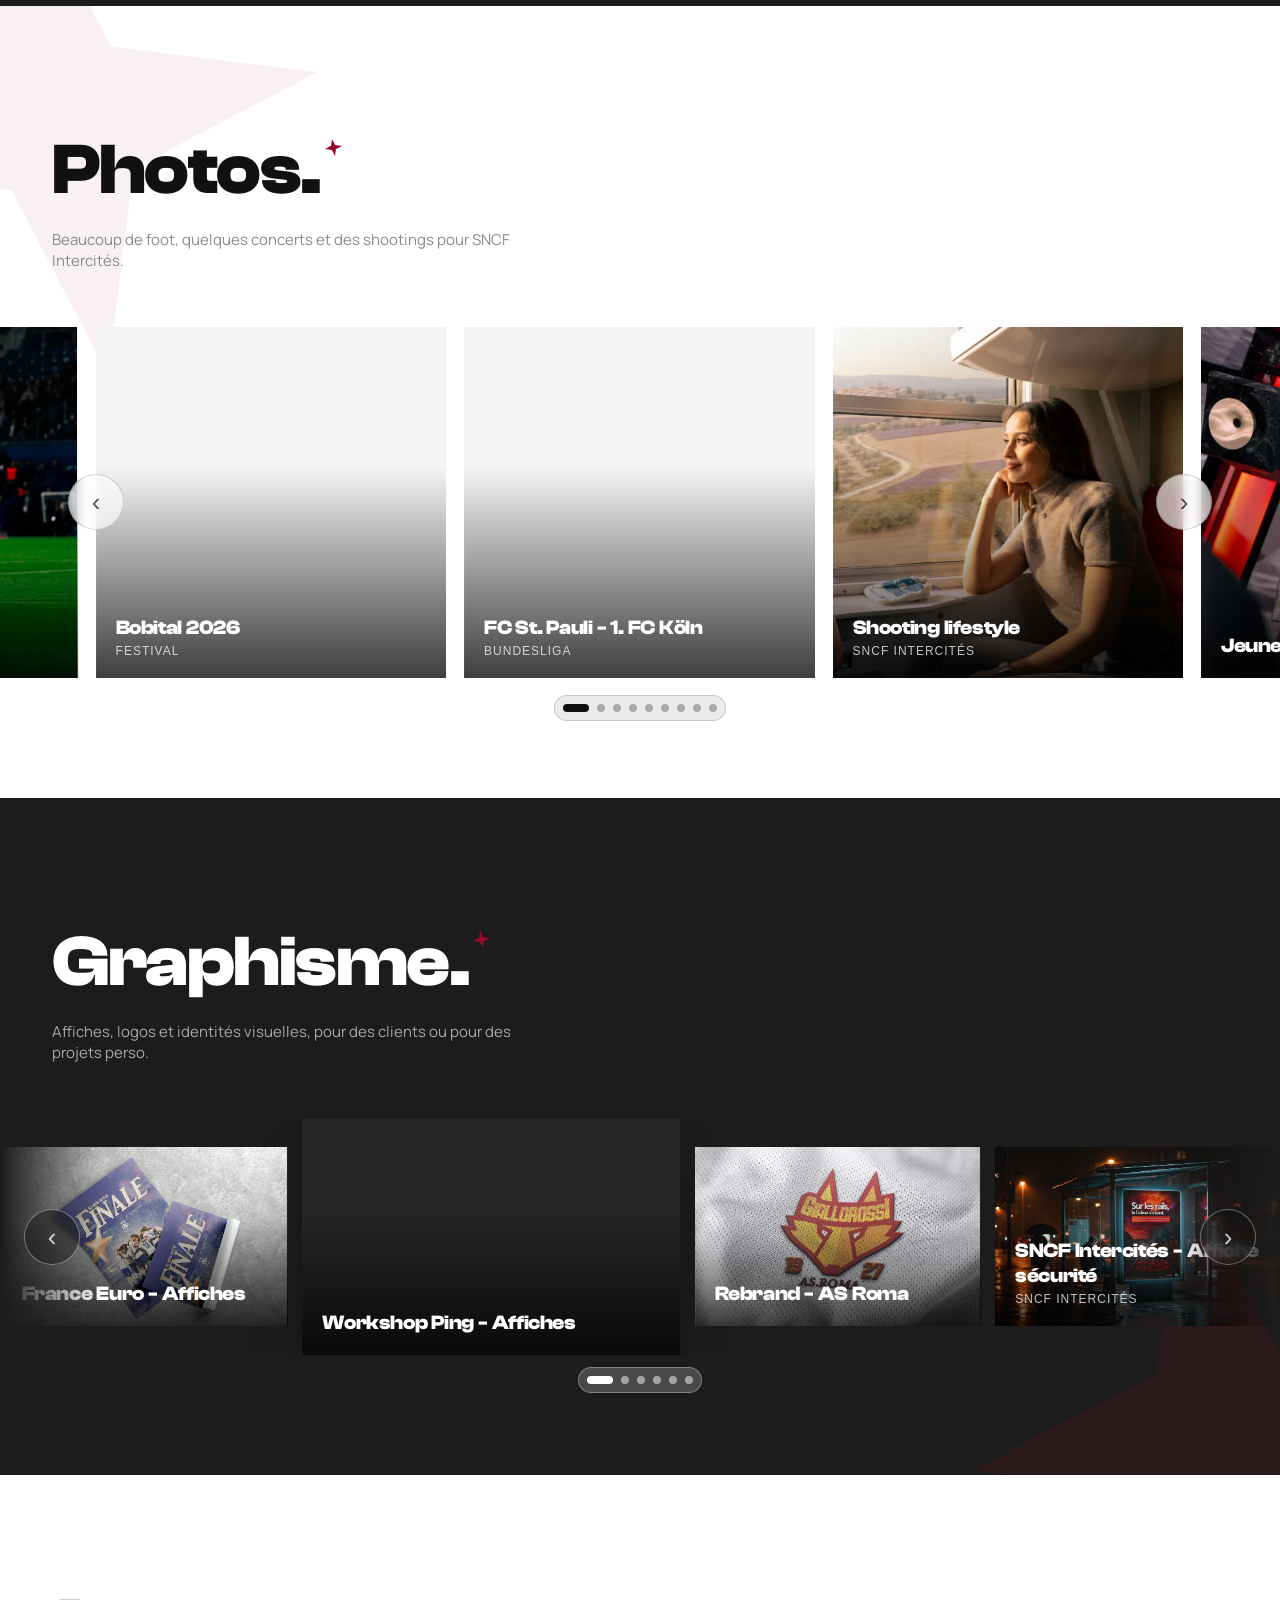
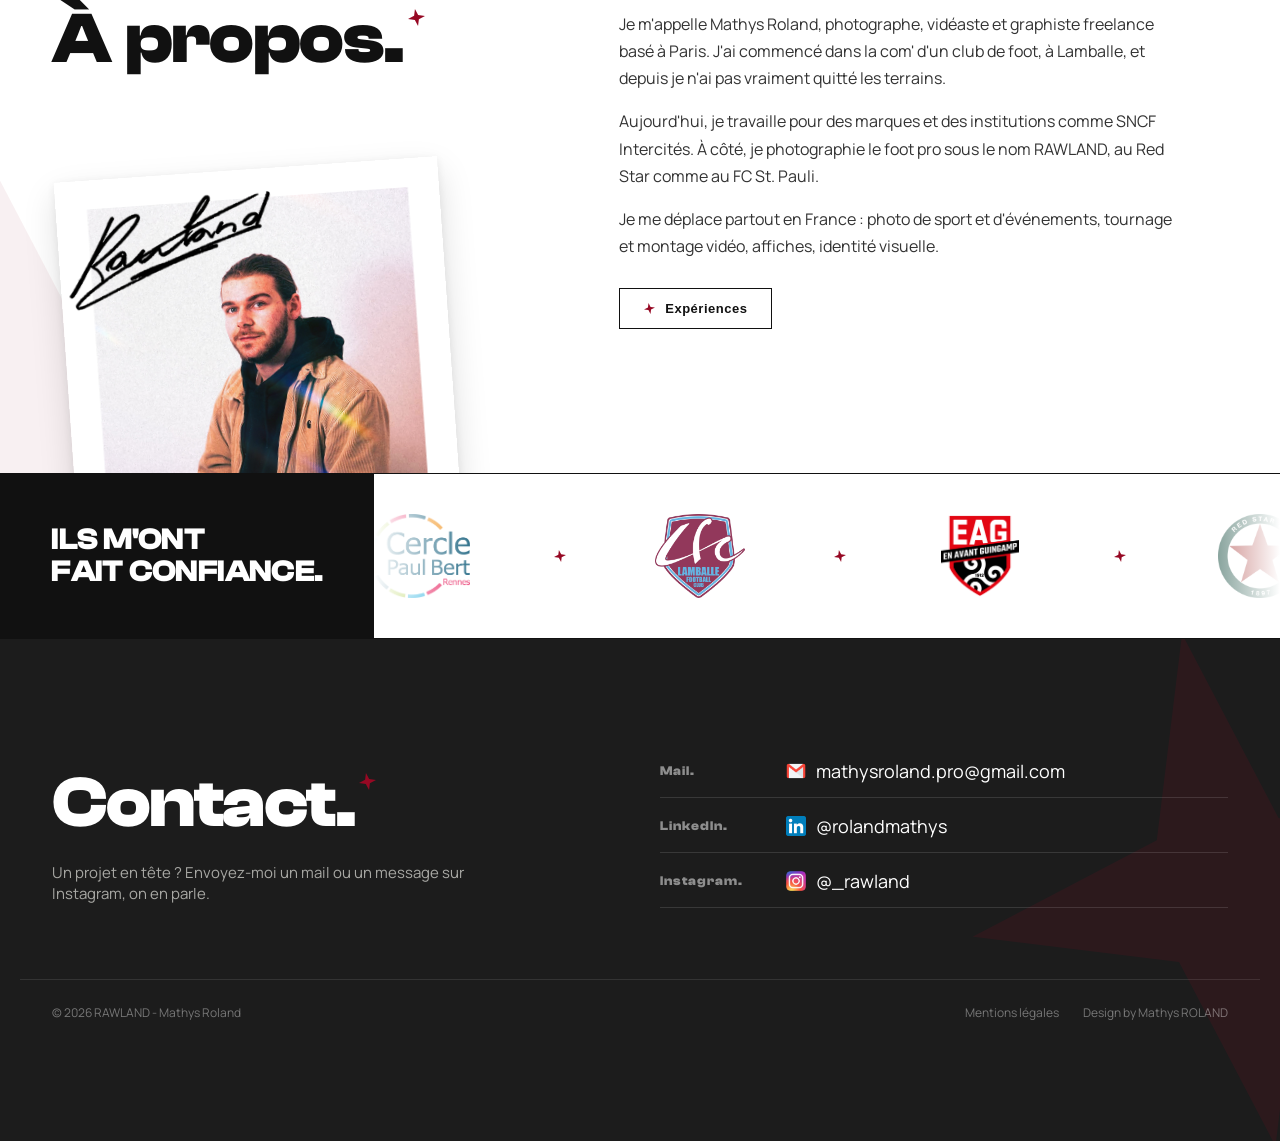
==== commit 5f598a3d: "Mise à jour des projets" ====
--- a/index.html
+++ b/index.html
@@ -378,7 +378,7 @@
   </div>
 </div>
 
-<script src="js/projects-data.js?v=20261004195101"></script>
+<script src="js/projects-data.js?v=20261021022232"></script>
 <script src="js/main.js?v=20261005a"></script>
 </body>
 </html>
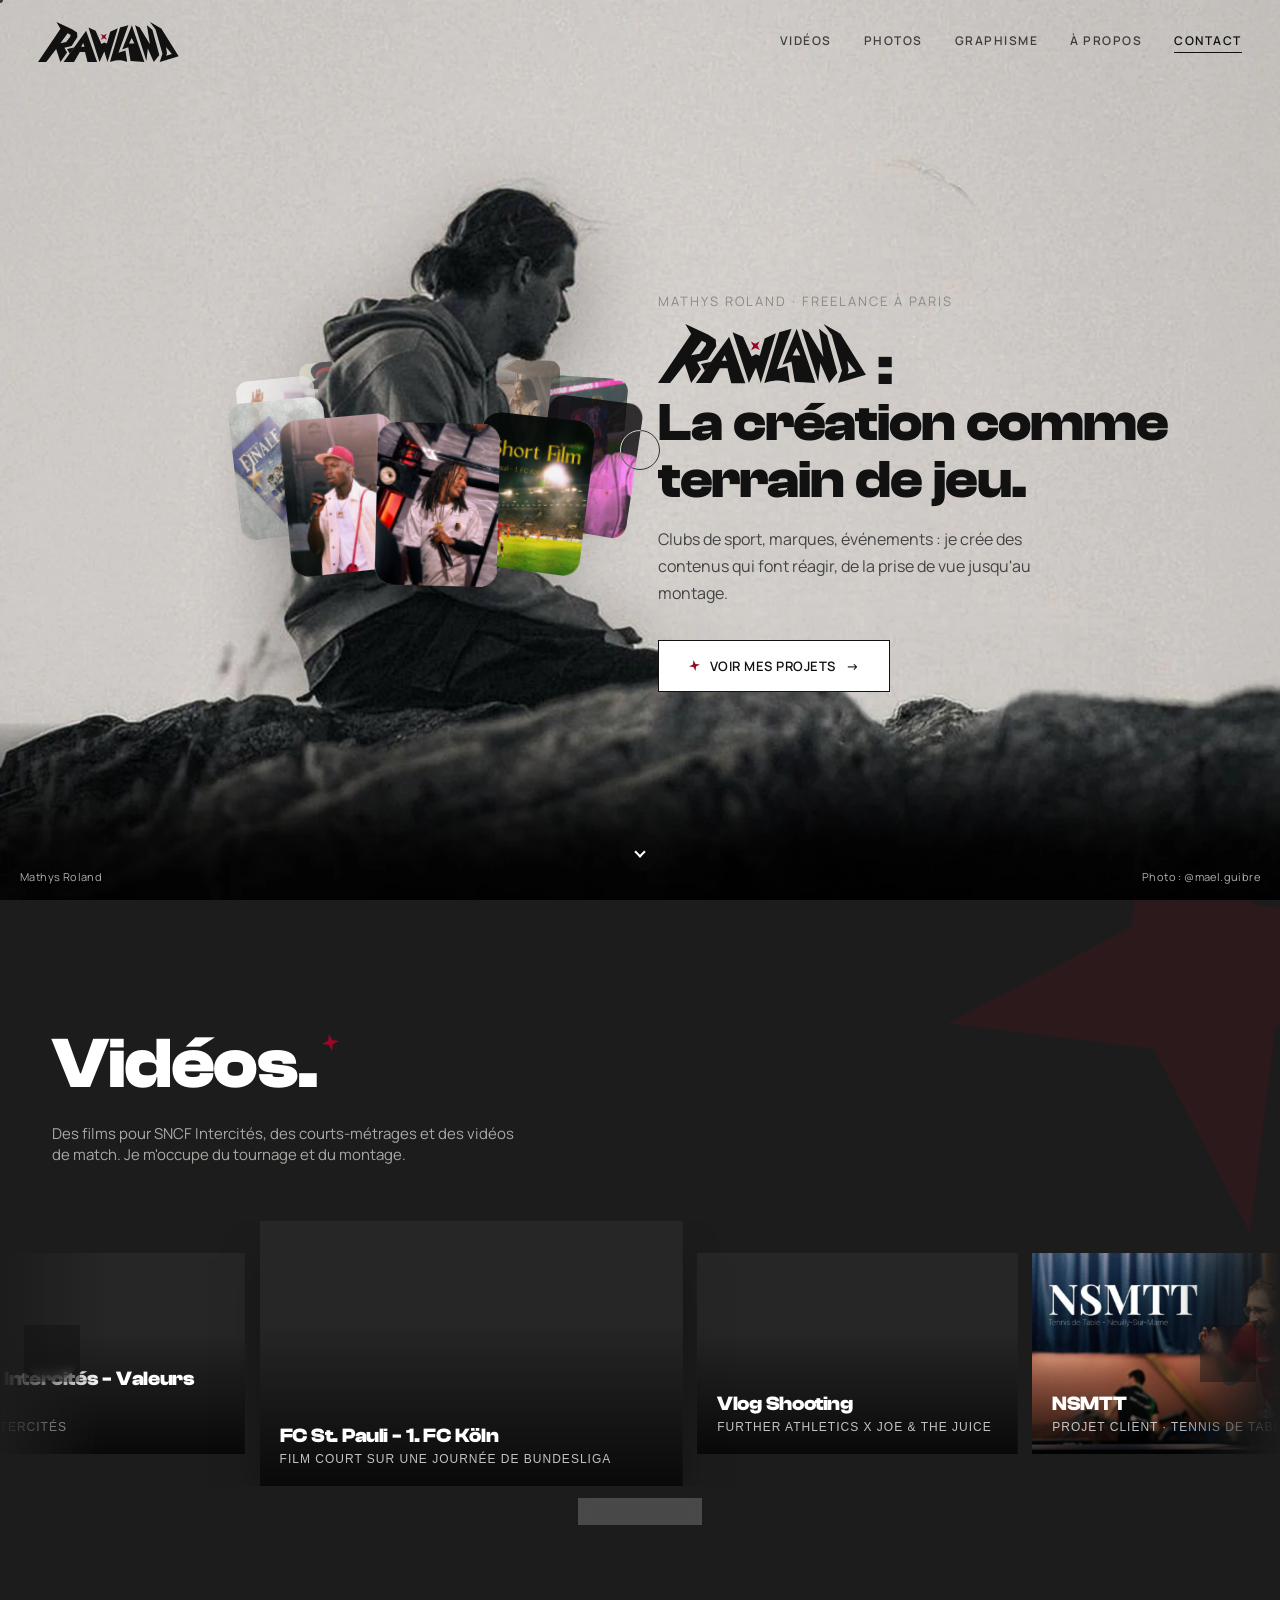
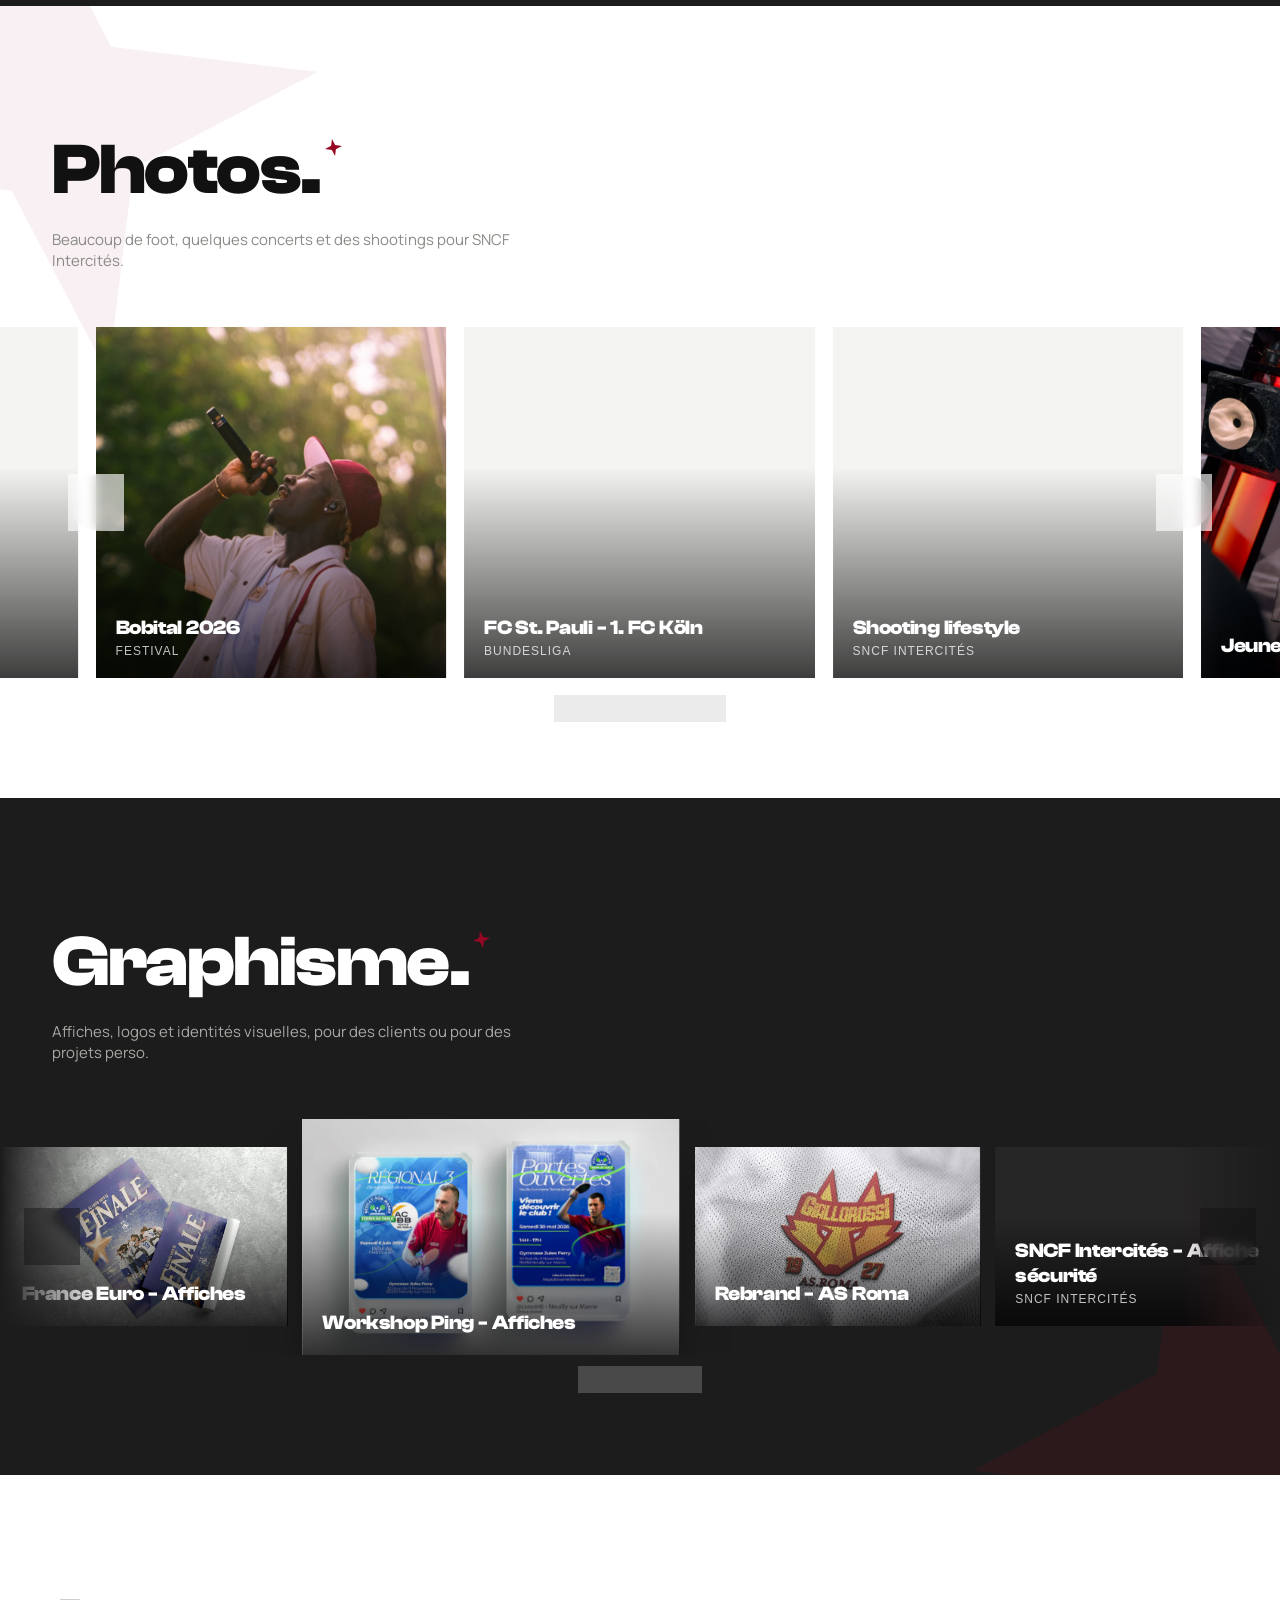
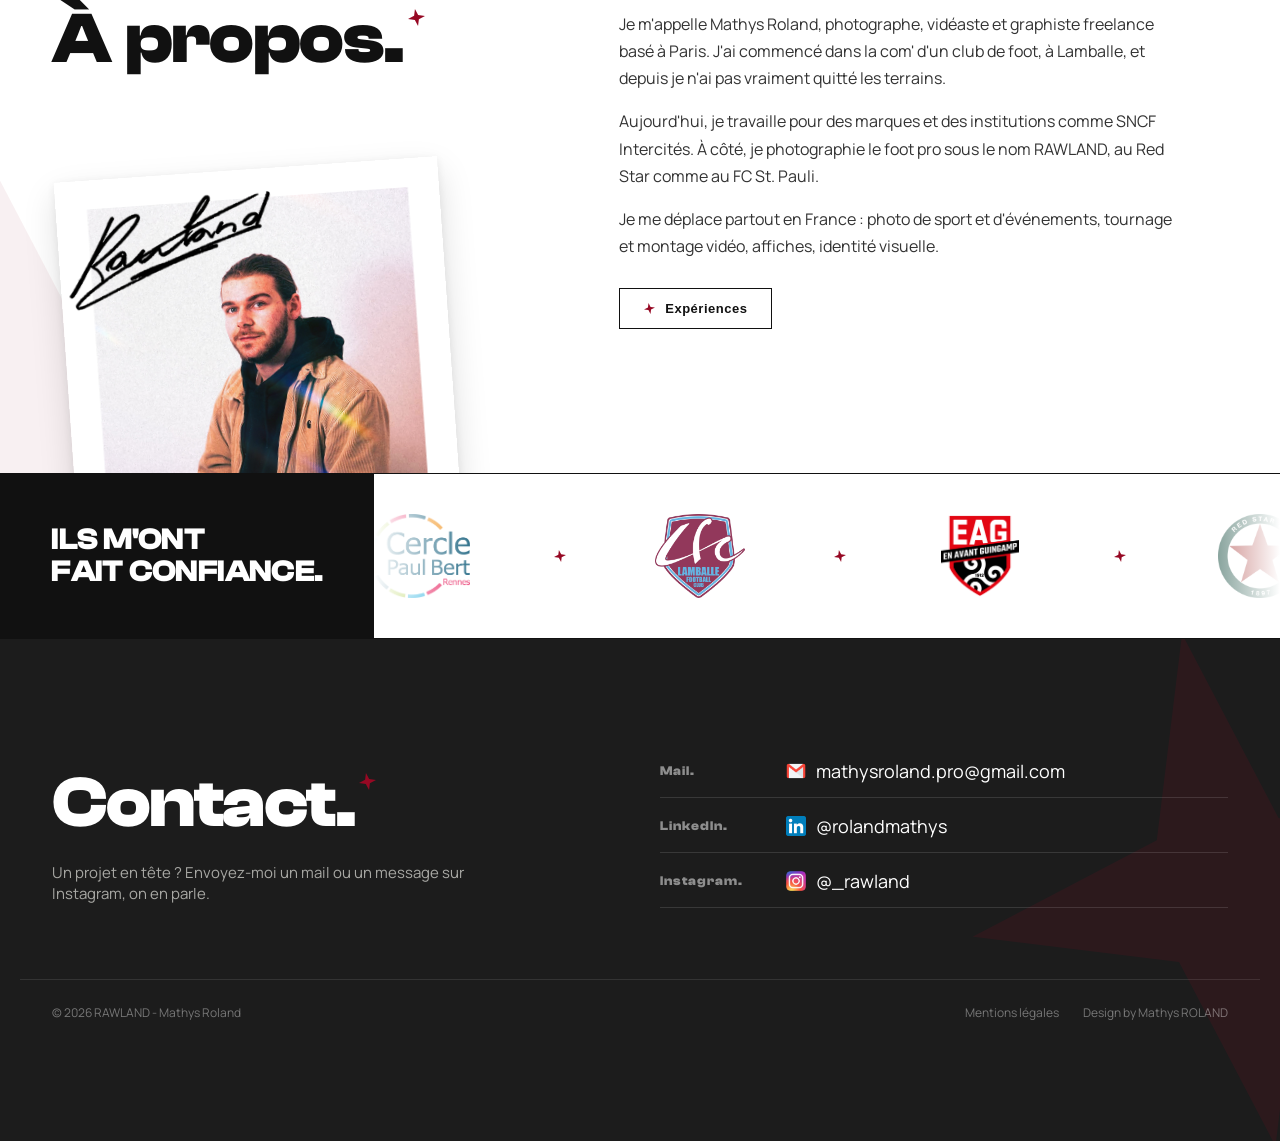
==== commit 58e8b865: "Mise à jour des projets" ====
--- a/index.html
+++ b/index.html
@@ -378,7 +378,7 @@
   </div>
 </div>
 
-<script src="js/projects-data.js?v=20261021022232"></script>
+<script src="js/projects-data.js?v=20261022175357"></script>
 <script src="js/main.js?v=20261005a"></script>
 </body>
 </html>
